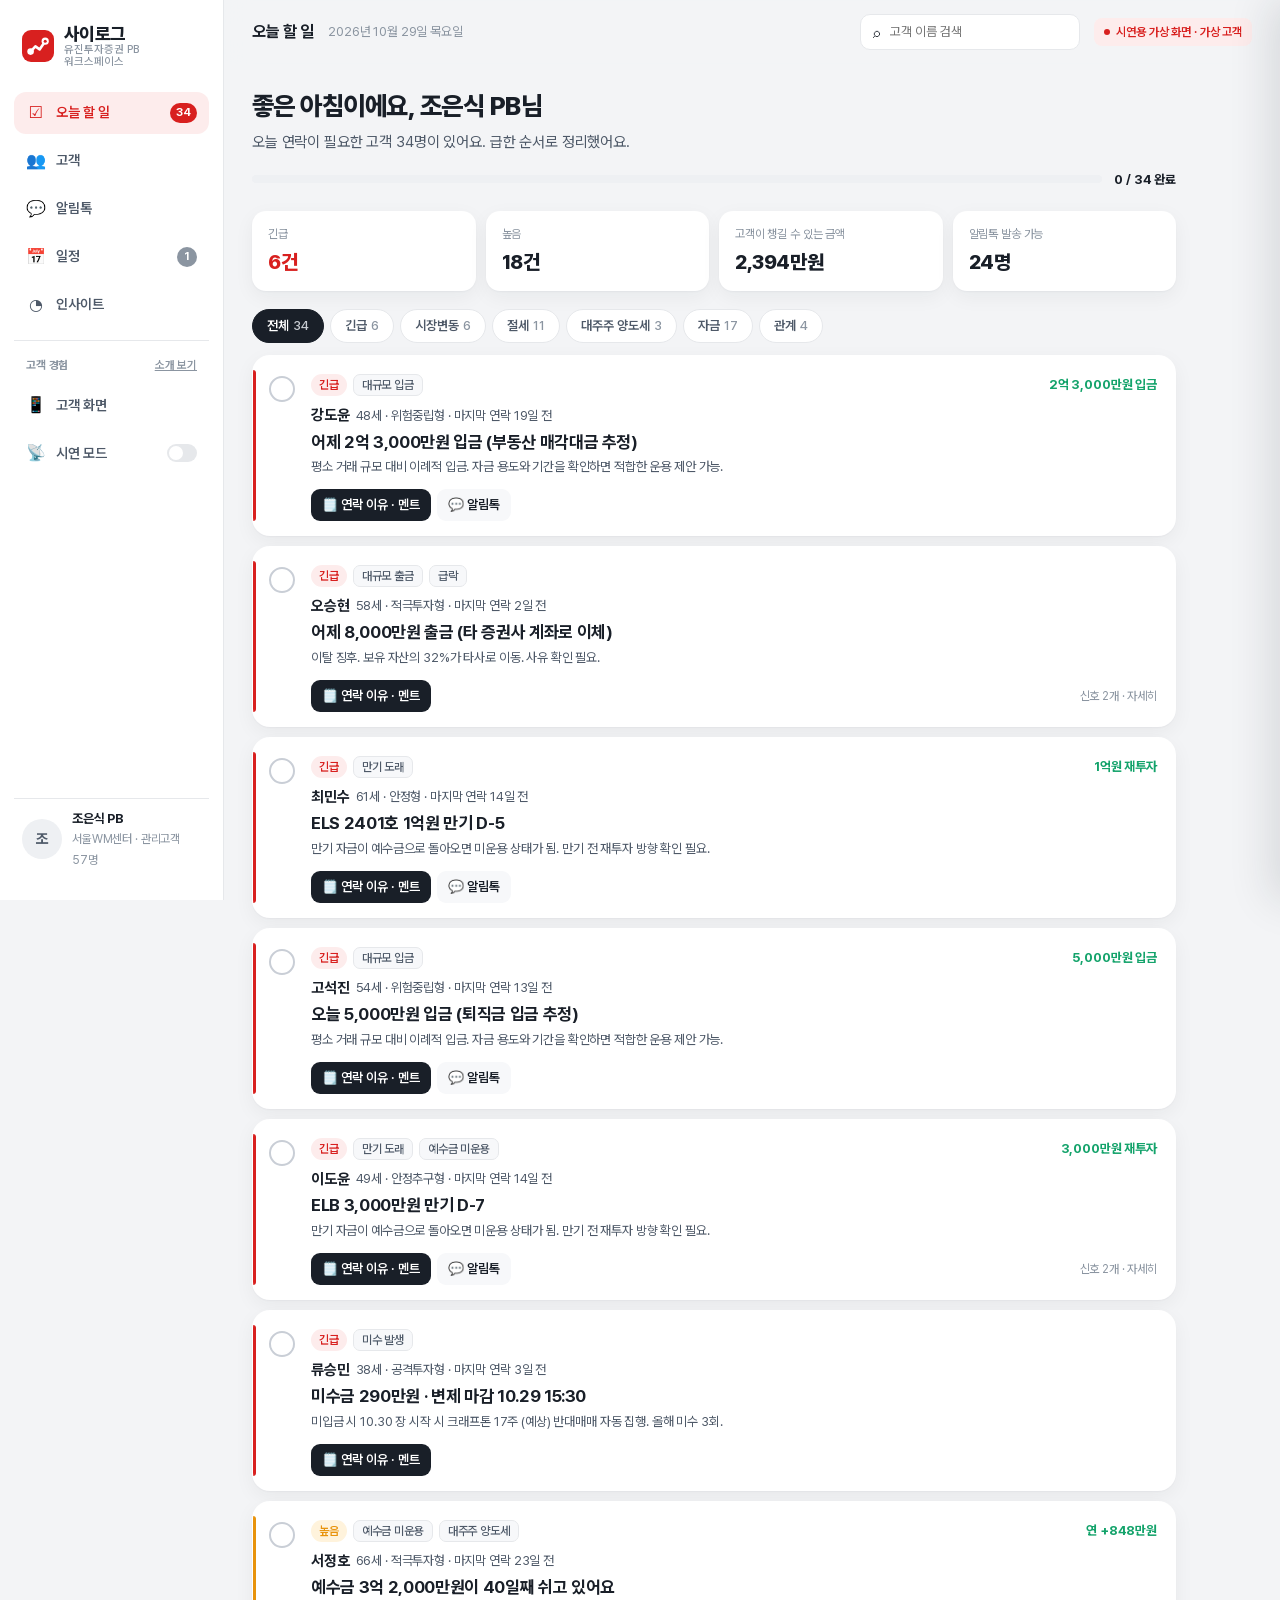
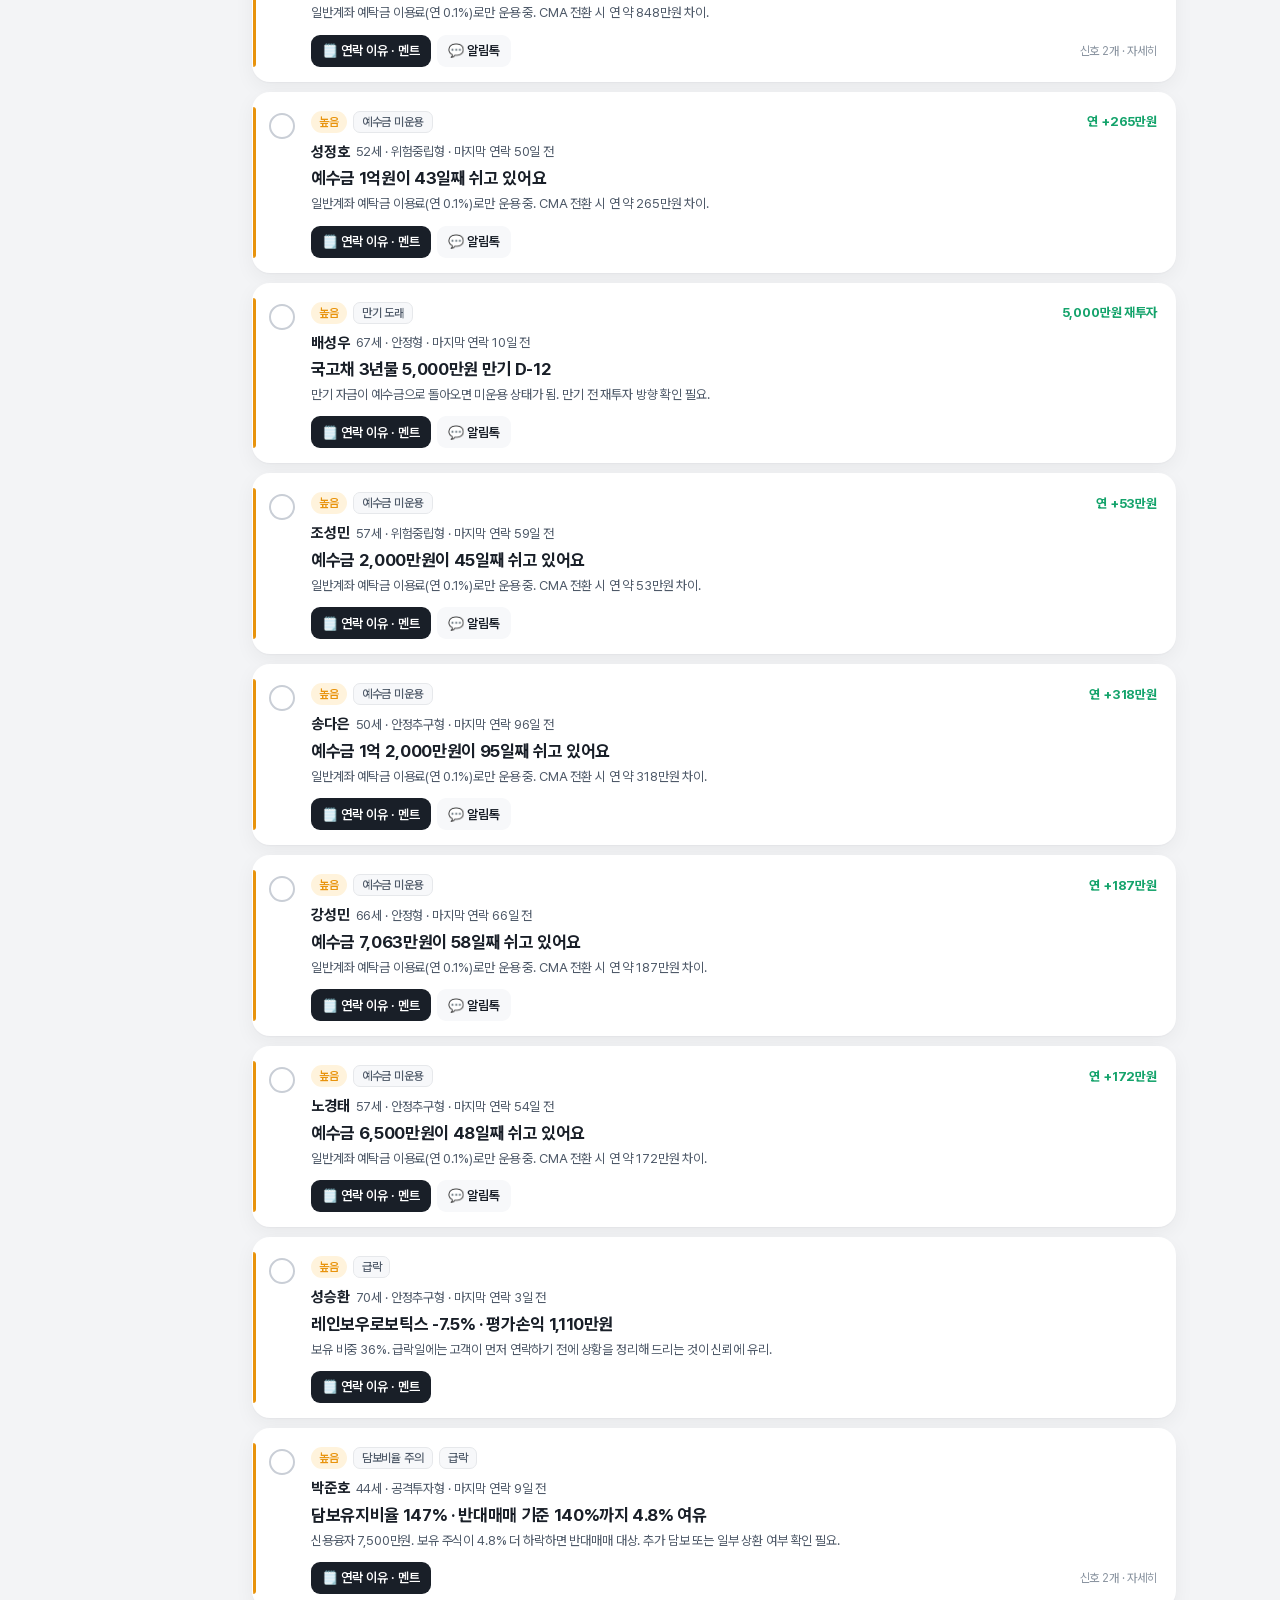
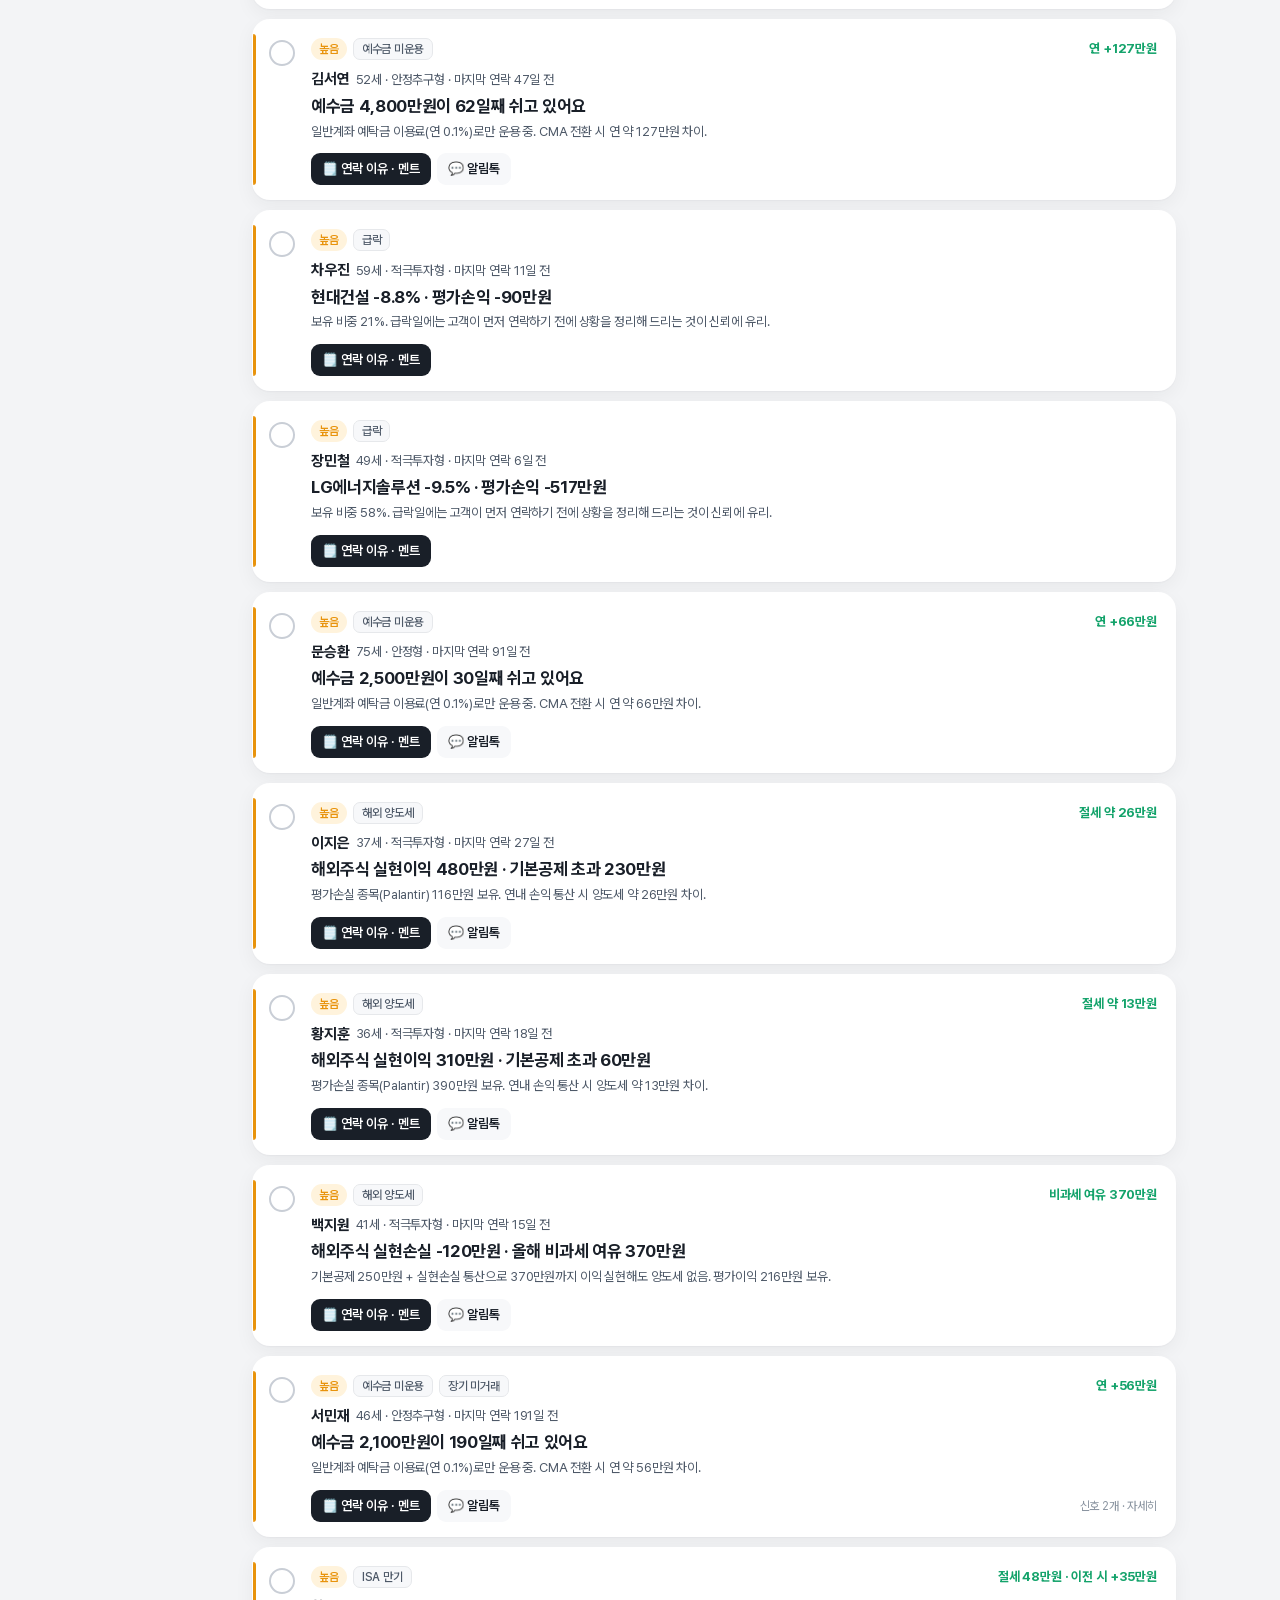
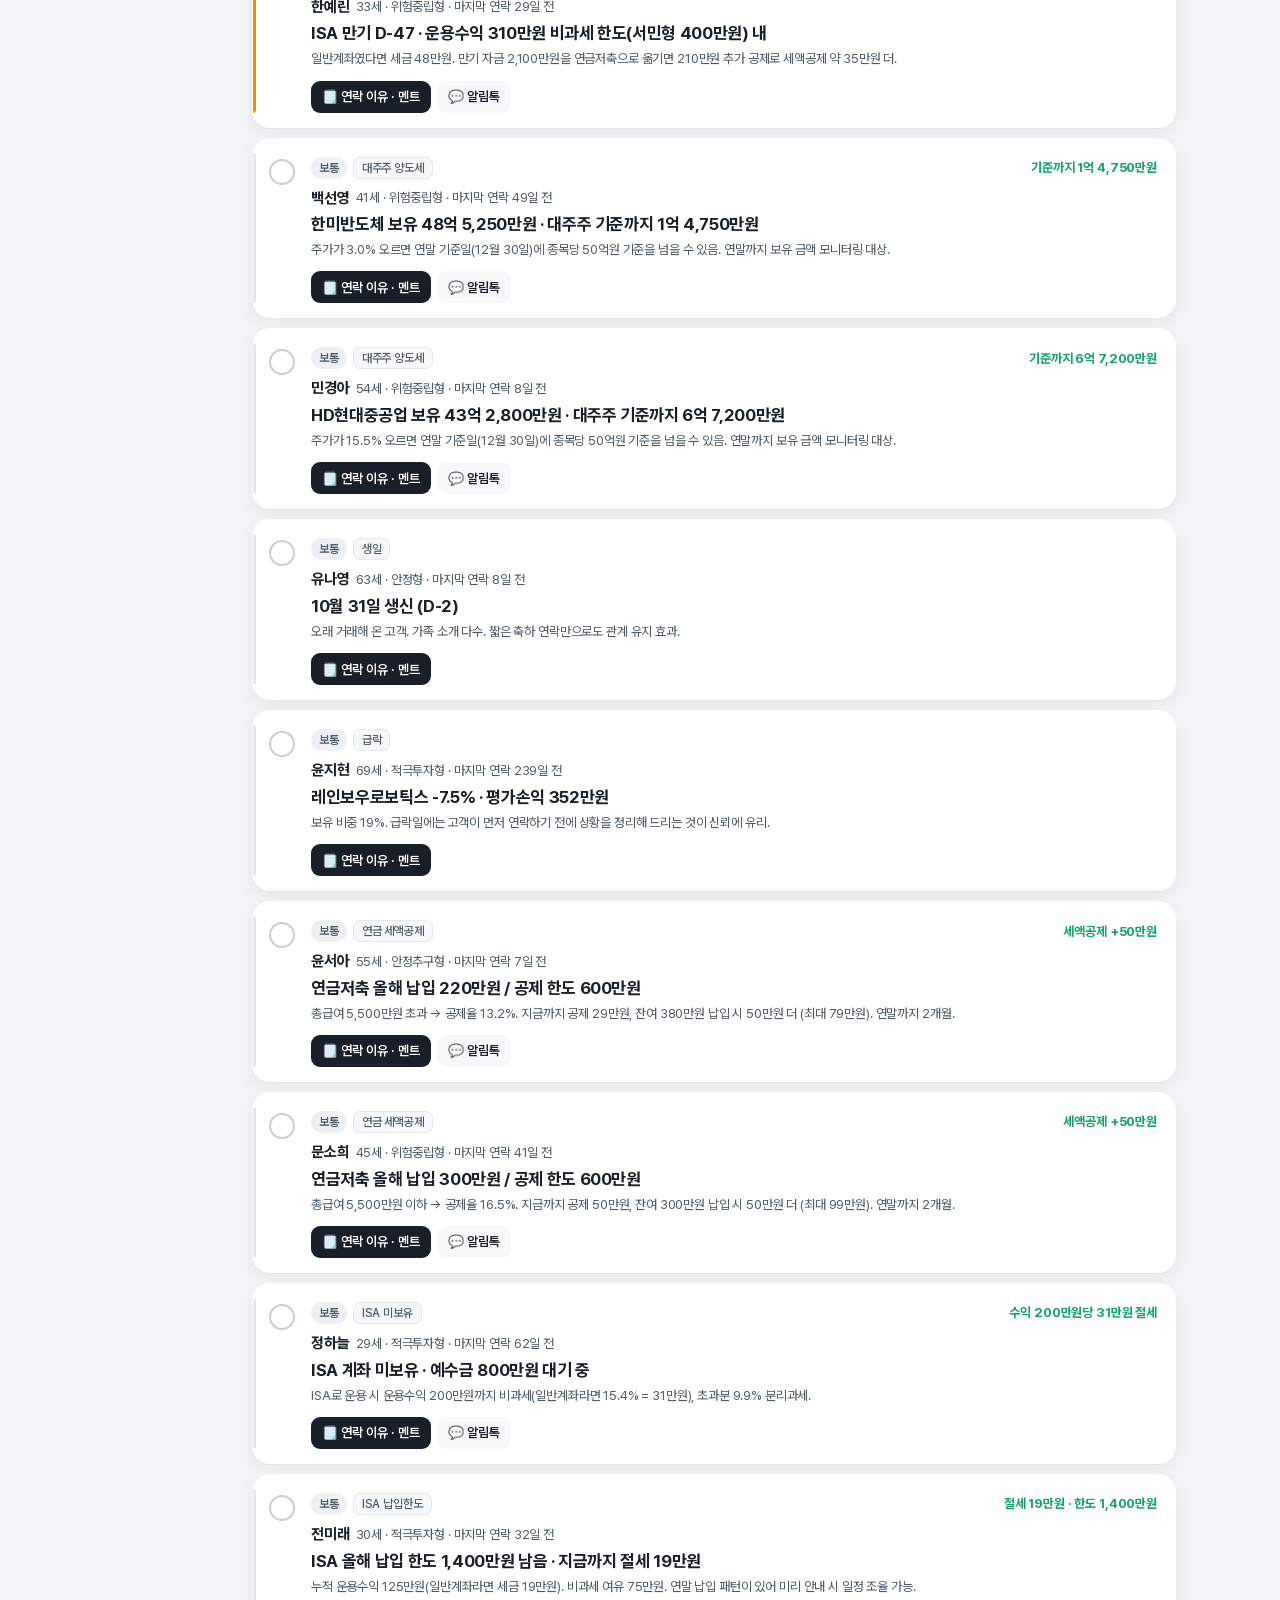
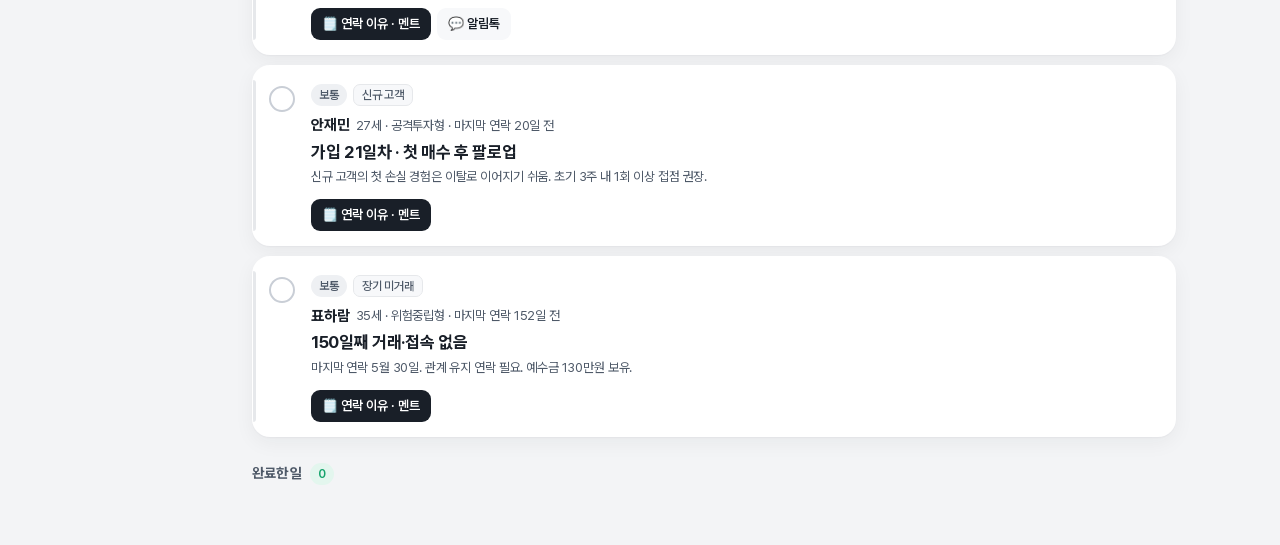
==== index.html @ aaa9b95a "사이로그 PB 서비스 프로토타입 (시연용 가상 화면)" ====
<!doctype html>
<html lang="ko">
<head>
<meta charset="utf-8">
<meta name="viewport" content="width=device-width, initial-scale=1">
<title>사이로그 PB</title>
<link rel="icon" type="image/svg+xml" href="logo.svg">
<link rel="stylesheet" href="fonts.css"> <!-- Pretendard: 프로젝트 내 글꼴 파일 (fonts/) -->
<link rel="stylesheet" href="styles.css">
<style>
/* ---------- 레이아웃: 좌측 내비 / 가운데 작업 / 우측 고객 드로어 ---------- */
.app { display: grid; grid-template-columns: 224px 1fr; min-height: 100%; }
.nav {
  position: sticky; top: 0; height: 100vh; background: var(--surface); border-right: 1px solid var(--line);
  display: flex; flex-direction: column; padding: 20px 14px; gap: 6px;
}
.logo { display: flex; align-items: center; gap: 10px; padding: 4px 8px 18px; }
.logo-mark { width: 32px; height: 32px; flex: none; display: block; }   /* logo.svg: PB·고객 사이를 잇는 로그 */
.logo-text { font-weight: 800; font-size: 18px; letter-spacing: -0.03em; line-height: 1.1; }
.logo-text small { display: block; font-size: 11px; font-weight: 500; color: var(--fg3); letter-spacing: 0; }
.nav-item {
  display: flex; align-items: center; gap: 10px; height: 42px; padding: 0 12px; border-radius: 12px;
  font-weight: 600; font-size: 14px; color: var(--fg2); width: 100%; text-align: left;
}
.nav-item:hover { background: var(--surface2); }
.nav-item.active { background: var(--brand-tint); color: var(--brand); }
.nav-item .ico { width: 20px; text-align: center; font-size: 16px; }
.nav-item .badge { margin-left: auto; min-width: 20px; height: 20px; padding: 0 6px; border-radius: 999px; background: var(--brand); color: #fff; font-size: 11px; font-weight: 700; display: grid; place-items: center; }
.nav-item.active .badge { background: var(--brand); }
.nav-foot { margin-top: auto; display: flex; align-items: center; gap: 10px; padding: 10px 8px; border-top: 1px solid var(--line); }
.nav-foot b { display: block; font-size: 13px; }
.nav-foot span { font-size: 12px; color: var(--fg3); }

.main { min-width: 0; display: flex; flex-direction: column; }
.topbar {
  position: sticky; top: 0; z-index: 20; display: flex; align-items: center; gap: 14px;
  padding: 14px 28px; background: rgba(243,244,246,.85); backdrop-filter: blur(12px); -webkit-backdrop-filter: blur(12px);
}
.topbar h2 { font-size: 16px; font-weight: 700; white-space: nowrap; }
.topbar .date { color: var(--fg3); font-size: 13px; white-space: nowrap; }
@media (max-width: 1100px) { .topbar { flex-wrap: wrap; row-gap: 8px; } .topbar .search { width: 180px; } }
.topbar .spacer { flex: 1; }
.search { display: flex; align-items: center; gap: 8px; height: 36px; padding: 0 12px; background: var(--surface); border-radius: 10px; border: 1px solid var(--line); width: 220px; }
.search input { border: 0; outline: 0; background: none; width: 100%; font-size: 13px; }
.content { padding: 8px 28px 60px; max-width: 980px; width: 100%; }

/* ---------- 오늘 할 일 ---------- */
.greet { padding: 14px 0 22px; }
.greet h1 { font-size: 26px; font-weight: 800; margin-bottom: 6px; }
.greet p { color: var(--fg2); font-size: 15px; }
.progress { display: flex; align-items: center; gap: 12px; margin-top: 16px; }
.progress .bar { flex: 1; height: 8px; background: var(--gray-tint); border-radius: 999px; overflow: hidden; }
.progress .bar i { display: block; height: 100%; width: 0; background: var(--brand); border-radius: 999px; transition: width .4s cubic-bezier(.2,.8,.2,1); }
.progress b { font-size: 13px; white-space: nowrap; }
.stats { display: grid; grid-template-columns: repeat(4, 1fr); gap: 10px; margin-bottom: 18px; }
.stat { background: var(--surface); border-radius: 14px; padding: 14px 16px; box-shadow: var(--shadow); }
.stat span { display: block; font-size: 12px; color: var(--fg3); margin-bottom: 4px; }
.stat b { font-size: 20px; font-weight: 800; letter-spacing: -0.02em; }
.stat b.brand { color: var(--brand); }

.filters { display: flex; gap: 6px; margin-bottom: 12px; flex-wrap: wrap; }
.filter { height: 34px; padding: 0 14px; border-radius: 999px; background: var(--surface); border: 1px solid var(--line); font-weight: 600; font-size: 13px; color: var(--fg2); }
.filter.active { background: var(--fg); color: #fff; border-color: var(--fg); }
.filter .n { margin-left: 4px; color: var(--fg3); font-weight: 500; }
.filter.active .n { color: #c8ccd2; }

.tasks { display: flex; flex-direction: column; gap: 10px; }
.task {
  display: grid; grid-template-columns: 28px 1fr; gap: 14px; padding: 18px 18px 14px 16px; background: var(--surface);
  border-radius: var(--r); box-shadow: var(--shadow); cursor: pointer; position: relative; overflow: hidden;
  border: 1.5px solid transparent; transition: border-color .15s, transform .35s, opacity .35s, max-height .35s;
}
.task::before { content: ''; position: absolute; left: 0; top: 14px; bottom: 14px; width: 3px; border-radius: 0 3px 3px 0; background: var(--line); }
.task.pri-3::before { background: var(--brand); }
.task.pri-2::before { background: var(--amber); }
.task.selected { border-color: var(--fg); }
.task.leaving { opacity: 0; transform: translateX(24px); }
.check {
  width: 26px; height: 26px; border-radius: 50%; border: 2px solid #C9CED6; background: #fff; margin-top: 2px;
  display: grid; place-items: center; transition: all .15s; flex: none;
}
.check:hover { border-color: var(--brand); }
.check.on { background: var(--brand); border-color: var(--brand); color: #fff; }
.check svg { width: 14px; height: 14px; opacity: 0; transform: scale(.6); transition: all .15s; }
.check.on svg { opacity: 1; transform: scale(1); }
.task-top { display: flex; align-items: center; gap: 6px; flex-wrap: wrap; margin-bottom: 8px; }
.task-benefit { margin-left: auto; font-weight: 700; font-size: 13px; color: var(--green); white-space: nowrap; }
.task-name { font-size: 13px; color: var(--fg2); margin-bottom: 4px; display: flex; gap: 6px; align-items: center; flex-wrap: wrap; }
.task-name b { color: var(--fg); font-size: 15px; }
.task-title { font-size: 17px; font-weight: 700; line-height: 1.35; margin-bottom: 4px; }
.task-why { color: var(--fg2); font-size: 13px; line-height: 1.5; }
.task-actions { display: flex; gap: 6px; margin-top: 12px; }
/* 연락 이유 · 멘트 (카드 안 펼침) */
.task-talk { margin-top: 12px; display: flex; flex-direction: column; gap: 8px; cursor: default; }
.task-talk .tk { padding: 12px 14px; border-radius: 12px; background: var(--surface2); display: flex; flex-direction: column; gap: 8px; }
.task-talk .tk-h { display: flex; align-items: center; gap: 6px; flex-wrap: wrap; font-size: 13px; }
.task-talk .tk-row { display: grid; grid-template-columns: 64px 1fr auto; gap: 10px; align-items: start; font-size: 13px; line-height: 1.6; }
.task-talk .tk-row p { margin: 0; color: var(--fg2); min-width: 0; }
.task-talk .tk-l { font-size: 12px; font-weight: 700; color: var(--fg3); padding-top: 1px; }
.task-talk .tk-say { color: var(--fg) !important; font-weight: 500; }
.task-talk .tk-row:last-child .tk-l { color: var(--brand); }
.task-talk .cp { font-size: 11px; color: var(--fg3); font-weight: 600; padding: 2px 6px; border-radius: 6px; }
.task-talk .cp:hover { background: var(--surface); color: var(--fg); }
@media (max-width: 640px) { .task-talk .tk-row { grid-template-columns: 1fr auto; } .task-talk .tk-l { grid-column: 1 / -1; } }
.task-more { font-size: 12px; color: var(--fg3); margin-left: auto; align-self: center; }

.done-box { margin-top: 26px; }
.done-box summary { cursor: pointer; font-weight: 700; color: var(--fg2); font-size: 14px; list-style: none; display: flex; align-items: center; gap: 8px; }
.done-box summary::-webkit-details-marker { display: none; }
.done-list { margin-top: 10px; display: flex; flex-direction: column; gap: 6px; }
.done-item { display: flex; align-items: center; gap: 10px; padding: 12px 14px; background: var(--surface); border-radius: 12px; color: var(--fg3); font-size: 13px; }
.done-item b { color: var(--fg2); text-decoration: line-through; }
.done-item button { margin-left: auto; color: var(--brand); font-weight: 600; font-size: 12px; }
.empty { text-align: center; padding: 60px 20px; color: var(--fg3); }
.empty b { display: block; font-size: 20px; color: var(--fg); margin-bottom: 6px; }

/* ---------- 고객 목록 ---------- */
.table-wrap { background: var(--surface); border-radius: var(--r); box-shadow: var(--shadow); overflow-x: auto; }
table { width: 100%; border-collapse: collapse; font-size: 13px; min-width: 760px; }
th { text-align: left; font-weight: 600; color: var(--fg3); font-size: 12px; padding: 12px 14px; border-bottom: 1px solid var(--line); white-space: nowrap; }
td { padding: 12px 14px; border-bottom: 1px solid var(--surface2); vertical-align: middle; white-space: nowrap; }
tr:last-child td { border-bottom: 0; }
tbody tr { cursor: pointer; }
tbody tr:hover td { background: var(--surface2); }
td.r, th.r { text-align: right; }
.sig-dots { display: inline-flex; gap: 3px; }
.sig-dots i { width: 8px; height: 8px; border-radius: 50%; background: var(--line); }
.sig-dots i.p3 { background: var(--brand); } .sig-dots i.p2 { background: var(--amber); } .sig-dots i.p1 { background: #B0B8C1; }
.toolbar { display: flex; gap: 8px; margin-bottom: 12px; flex-wrap: wrap; align-items: center; }
.toolbar select { height: 36px; border-radius: 10px; border: 1px solid var(--line); background: var(--surface); padding: 0 10px; }

/* ---------- 알림톡 발송 화면 ---------- */
.send-grid { display: grid; grid-template-columns: 1fr 380px; gap: 20px; align-items: start; }
.tpl-list { display: grid; grid-template-columns: repeat(2, 1fr); gap: 10px; margin-bottom: 18px; }
.tpl { background: var(--surface); border-radius: 14px; padding: 14px; box-shadow: var(--shadow); cursor: pointer; border: 1.5px solid transparent; text-align: left; }
.tpl.active { border-color: var(--brand); }
.tpl .em { font-size: 22px; }
.tpl b { display: block; margin-top: 6px; font-size: 14px; }
.tpl span { font-size: 12px; color: var(--fg3); }
.recip { background: var(--surface); border-radius: var(--r); box-shadow: var(--shadow); padding: 16px; }
.recip-head { display: flex; align-items: center; gap: 10px; margin-bottom: 10px; }
.recip-head h3 { font-size: 15px; }
.recip-list { display: flex; flex-direction: column; gap: 4px; max-height: 380px; overflow: auto; }
.recip-item { display: flex; align-items: center; gap: 10px; padding: 10px 10px; border-radius: 10px; cursor: pointer; }
.recip-item:hover, .recip-item.active { background: var(--surface2); }
.recip-item input { accent-color: var(--brand); width: 16px; height: 16px; }
.recip-item .meta { font-size: 12px; color: var(--fg3); }
.recip-item .sent-tag { margin-left: auto; }
.preview-col { position: sticky; top: 76px; }
.preview-col .phone { transform: scale(.92); transform-origin: top center; }

/* ---------- 인사이트 ---------- */
.ins-grid { display: grid; grid-template-columns: 1fr 1fr; gap: 14px; }
.ins { background: var(--surface); border-radius: var(--r); box-shadow: var(--shadow); padding: 18px; }
.ins h3 { font-size: 15px; margin-bottom: 14px; }
.bars { display: flex; flex-direction: column; gap: 8px; }
.bar-row { display: grid; grid-template-columns: 96px 1fr 44px; align-items: center; gap: 10px; font-size: 13px; }
.bar-row .track { height: 18px; background: var(--surface2); border-radius: 4px; overflow: hidden; }
.bar-row .fill { height: 100%; background: #3D4A5C; border-radius: 0 4px 4px 0; min-width: 2px; }
.bar-row .v { text-align: right; color: var(--fg2); }
.mv-list { display: flex; flex-direction: column; gap: 8px; }
.mv { display: grid; grid-template-columns: 1fr auto auto; gap: 12px; align-items: center; padding: 10px 12px; background: var(--surface2); border-radius: 10px; font-size: 13px; }
.mv b { font-size: 14px; }
.mv .who { color: var(--fg3); font-size: 12px; }

/* ---------- 고객 드로어 ---------- */
.drawer {
  position: fixed; top: 0; right: 0; height: 100vh; width: 440px; max-width: 100vw; background: var(--surface); z-index: 40;
  box-shadow: -10px 0 40px rgba(25,31,40,.12); transform: translateX(100%); transition: transform .3s cubic-bezier(.2,.8,.2,1);
  display: flex; flex-direction: column;
}
.drawer.open { transform: translateX(0); }
.drawer-head { display: flex; align-items: center; gap: 12px; padding: 18px 20px 14px; border-bottom: 1px solid var(--line); }
.drawer-head .x { width: 32px; height: 32px; border-radius: 50%; background: var(--surface2); font-size: 18px; }
.drawer-head .d-id { min-width: 0; line-height: 1.45; }
.drawer-head .d-head-btns { margin-left: auto; display: flex; align-items: center; gap: 8px; flex-shrink: 0; }
.drawer .d-hint { margin-top: -14px; font-size: 12px; color: var(--fg3); }
.drawer .kv em { display: block; font-style: normal; font-size: 12px; font-weight: 600; color: var(--brand); margin-top: 2px; }
.drawer .kv em.calm { color: var(--fg3); font-weight: 500; }
.drawer .script-box { margin-top: 10px; }
.drawer .script-box summary { cursor: pointer; font-size: 12px; font-weight: 700; color: var(--brand); list-style: none; }
.drawer .script-box summary::-webkit-details-marker { display: none; }
.drawer .script-box summary::after { content: ' 펼치기'; color: var(--fg3); font-weight: 500; }
.drawer .script-box[open] summary::after { content: ' 접기'; }
.drawer .script-box .script { margin-top: 6px; padding-right: 44px; }
.drawer .kw-row { display: grid; grid-template-columns: 56px 1fr; gap: 8px; align-items: start; padding: 4px 0; }
.drawer .kw-lbl { font-size: 11px; font-weight: 700; color: var(--fg3); padding-top: 4px; }
.drawer .hold .r small + small { margin-top: 1px; }
.drawer .log .ty { display: inline-block; min-width: 30px; text-align: center; font-size: 11px; padding: 1px 6px; border-radius: 6px; background: var(--surface2); color: var(--fg2); }
.drawer .log .ty-buy { background: #FDECEC; color: var(--brand); }
.drawer .log .ty-sell { background: #E8F0FE; color: #1B64DA; }
.drawer .log .ty-in { background: #E8F7EE; color: #0E8A4A; }
.drawer .log .ty-out { background: #FFF3E0; color: #B35C00; }
.drawer-body { flex: 1; overflow: auto; padding: 18px 20px 40px; display: flex; flex-direction: column; gap: 22px; }
.d-name { font-size: 18px; font-weight: 800; }
.d-meta { font-size: 12px; color: var(--fg3); }
.d-actions { display: grid; grid-template-columns: 1fr 1fr 1fr; gap: 8px; }
.d-sec h4 { font-size: 13px; font-weight: 700; color: var(--fg3); margin-bottom: 10px; }
.sig { padding: 12px 14px; background: var(--surface2); border-radius: 12px; margin-bottom: 8px; }
.sig .t { font-weight: 700; margin: 6px 0 4px; font-size: 14px; }
.sig .w { font-size: 12px; color: var(--fg2); }
.script { margin-top: 10px; padding: 12px; background: var(--surface); border-radius: 10px; font-size: 13px; line-height: 1.6; border: 1px dashed var(--line); position: relative; }
.script .lbl { font-size: 11px; color: var(--brand); font-weight: 700; margin-bottom: 4px; }
.script .cp { position: absolute; right: 8px; top: 8px; font-size: 11px; color: var(--fg3); font-weight: 600; }
.ai { padding: 14px; border-radius: 12px; background: linear-gradient(135deg, #FFF5F5, #FFF9F3); border: 1px solid #FAE3E3; font-size: 13px; line-height: 1.6; }
.ai .lbl { display: flex; align-items: center; gap: 5px; font-size: 11px; font-weight: 700; color: var(--brand); margin-bottom: 6px; }
.tags { display: flex; gap: 6px; flex-wrap: wrap; margin-top: 10px; }
.kv { display: grid; grid-template-columns: 1fr 1fr; gap: 8px; }
.kv div { background: var(--surface2); border-radius: 10px; padding: 10px 12px; }
.kv span { display: block; font-size: 11px; color: var(--fg3); }
.kv b { font-size: 15px; }
.hold { display: grid; grid-template-columns: 1fr auto; gap: 10px; padding: 9px 0; border-bottom: 1px solid var(--surface2); font-size: 13px; }
.hold:last-child { border-bottom: 0; }
.hold small { color: var(--fg3); display: block; font-size: 11px; }
.hold .r { text-align: right; }
.log { display: grid; grid-template-columns: 56px 1fr auto; gap: 10px; padding: 7px 0; font-size: 12.5px; border-bottom: 1px solid var(--surface2); }
.log:last-child { border-bottom: 0; }
.log .d { color: var(--fg3); }
.log .ty { font-weight: 600; margin-right: 6px; }
.hist { display: flex; align-items: center; gap: 8px; font-size: 12.5px; padding: 7px 0; border-bottom: 1px solid var(--surface2); }
.hist:last-child { border-bottom: 0; }
.hist .d { color: var(--fg3); width: 56px; }
.hist .st { margin-left: auto; }
.scrim { position: fixed; inset: 0; background: rgba(25,31,40,.35); z-index: 30; opacity: 0; pointer-events: none; transition: opacity .25s; }
.scrim.on { opacity: 1; pointer-events: auto; }

/* ---------- 모달 (알림톡 발송 / 통화) ---------- */
.modal { position: fixed; inset: 0; z-index: 60; display: grid; place-items: center; padding: 20px; }
.modal-card { background: var(--surface); border-radius: 22px; width: 100%; max-width: 820px; max-height: calc(100vh - 40px); overflow: auto; box-shadow: 0 30px 80px rgba(0,0,0,.3); }
.modal-head { display: flex; align-items: center; gap: 12px; padding: 18px 22px; border-bottom: 1px solid var(--line); position: sticky; top: 0; background: var(--surface); z-index: 1; }
.modal-head h3 { font-size: 16px; }
.modal-head .x { margin-left: auto; width: 32px; height: 32px; border-radius: 50%; background: var(--surface2); font-size: 18px; }
.modal-body { padding: 20px 22px; }
.send-layout { display: grid; grid-template-columns: 1fr 340px; gap: 20px; }
.send-layout .phone { transform: scale(.88); transform-origin: top center; }
.tpl-select { display: flex; flex-direction: column; gap: 6px; }
.tpl-opt { display: flex; align-items: center; gap: 10px; padding: 10px 12px; border-radius: 10px; border: 1.5px solid var(--line); cursor: pointer; text-align: left; }
.tpl-opt.active { border-color: var(--brand); background: var(--brand-tint); }
.tpl-opt .em { font-size: 18px; }
.tpl-opt b { font-size: 13px; display: block; }
.tpl-opt span { font-size: 11px; color: var(--fg3); }
.call { text-align: center; padding: 30px 20px 26px; max-width: 520px; }
.call .avatar { margin: 0 auto 12px; }
.call .timer { font-size: 28px; font-weight: 800; letter-spacing: -0.02em; margin: 6px 0 18px; }
.call .script { text-align: left; }
.call-actions { display: flex; gap: 8px; margin-top: 18px; }

/* ---------- 고객 상세 페이지 ----------
   순서: 투자 성향·관심 분야(히어로) → 계좌 상황 → 신용·미수·반대매매 → 보유·거래 → 접촉 */
.dt-head { display: flex; align-items: center; gap: 14px; padding: 8px 0 18px; flex-wrap: wrap; }
.dt-head .back { width: 36px; height: 36px; border-radius: 50%; background: var(--surface); box-shadow: var(--shadow); font-size: 20px; line-height: 1; flex: none; }
.dt-head .d-name { font-size: 22px; }
.dt-head .d-meta { font-size: 13px; margin-top: 2px; }
.dt-head .acts { margin-left: auto; display: flex; gap: 8px; }
.dt-intro { margin: -4px 0 16px; padding-left: 14px; border-left: 3px solid var(--brand); }
.dt-intro p { font-size: 17px; font-weight: 500; line-height: 1.5; letter-spacing: -.02em; color: var(--fg); text-wrap: pretty; }
.dt-intro p b { font-weight: 700; }
.dt-intro .meta { display: flex; flex-wrap: wrap; gap: 4px 14px; margin-top: 4px; font-size: 12.5px; color: var(--fg3); }
.dt-intro .meta .miss { color: var(--amber); font-weight: 600; }
.dt-sig { display: flex; gap: 8px; flex-wrap: wrap; margin-bottom: 14px; }
.dt-sig button { display: inline-flex; align-items: center; gap: 8px; height: 36px; padding: 0 14px 0 12px; border-radius: 999px; background: var(--surface); box-shadow: var(--shadow); font-size: 13px; font-weight: 600; color: var(--fg); }
.dt-sig button i { width: 8px; height: 8px; border-radius: 50%; background: var(--line); }
.dt-sig button.p3 i { background: var(--brand); } .dt-sig button.p2 i { background: var(--amber); } .dt-sig button.p1 i { background: #B0B8C1; }
.dt-sig button span { color: var(--fg3); font-weight: 500; }
.dt-grid { display: grid; grid-template-columns: 1fr 1fr; gap: 14px; }
.dt-card { background: var(--surface); border-radius: var(--r); box-shadow: var(--shadow); padding: 22px; min-width: 0; }
.dt-card.span { grid-column: 1 / -1; }
.dt-card h3 { font-size: 13px; font-weight: 700; color: var(--fg3); margin-bottom: 14px; display: flex; justify-content: space-between; align-items: baseline; gap: 8px; }
.dt-card h3 span { font-weight: 500; }
.dt-hero { grid-column: 1 / -1; padding: 26px 26px 24px; display: grid; grid-template-columns: 1.2fr 1fr; gap: 28px; }
.dt-hero .eyebrow { font-size: 13px; color: var(--brand); font-weight: 700; margin-bottom: 14px; }
/* 거래 로그 분석 키워드 */
.kw-groups { display: flex; flex-direction: column; gap: 12px; }
.kw-row { display: grid; grid-template-columns: 64px 1fr; gap: 12px; align-items: start; }
.kw-row .lbl { font-size: 12px; font-weight: 700; color: var(--fg3); padding-top: 8px; }
.kw-chips { display: flex; flex-wrap: wrap; gap: 6px; min-width: 0; }
.kw { display: inline-flex; align-items: center; gap: 6px; height: 32px; padding: 0 12px; border-radius: 10px; background: var(--surface2); color: var(--fg); font-size: 14px; font-weight: 700; white-space: nowrap; }
.kw small { font-size: 12px; font-weight: 500; color: var(--fg3); }
.kw.brand { background: var(--brand-tint); color: var(--brand); }
.kw.brand small { color: var(--brand); opacity: .75; }
.kw.warn { background: var(--amber-tint); color: var(--amber); }
.kw.warn small { color: var(--amber); opacity: .8; }
.kw.sm { height: 26px; padding: 0 9px; font-size: 12px; border-radius: 8px; }
.kw.sm small { font-size: 11px; }
.ai .kw-chips { margin-top: 2px; }
.dt-hero .sub { font-size: 13px; font-weight: 700; color: var(--fg3); margin-bottom: 12px; }
.sec-bars { display: flex; flex-direction: column; gap: 10px; }
/* 관심 분야 도넛 */
.donut-wrap { display: grid; grid-template-columns: 140px 1fr; gap: 20px; align-items: center; }
.donut { width: 140px; height: 140px; display: block; }
.donut .d-name { font-size: 12px; font-weight: 700; fill: var(--fg2); }
.donut .d-val { font-size: 18px; font-weight: 800; fill: var(--fg); }
.donut circle { transition: opacity .15s; }
.donut circle:hover { opacity: .8; }
.donut-lg { display: flex; flex-direction: column; gap: 8px; min-width: 0; }
.donut-lg div { display: grid; grid-template-columns: 10px 1fr auto; gap: 10px; align-items: center; font-size: 14px; }
.donut-lg i { width: 10px; height: 10px; border-radius: 3px; }
.donut-lg .n { color: var(--fg2); min-width: 0; }
.donut-lg .n small { display: block; font-size: 11px; color: var(--fg3); }
.donut-lg b { font-weight: 700; }
/* 보유 종목: 국내 / 해외 그룹 */
.hold-grp + .hold-grp { margin-top: 16px; }
.hold-grp-h { display: flex; align-items: baseline; gap: 8px; padding: 0 0 6px; border-bottom: 1px solid var(--line); font-size: 13px; }
.hold-grp-h b { font-size: 14px; }
.hold-grp-h .num:first-of-type { margin-left: auto; font-weight: 700; }
.sec-row { display: grid; grid-template-columns: 96px 1fr 44px; gap: 12px; align-items: center; font-size: 14px; }
.sec-row .l { white-space: nowrap; overflow: hidden; text-overflow: ellipsis; color: var(--fg2); }
.sec-row .track { height: 12px; background: var(--surface2); border-radius: 6px; overflow: hidden; }
.sec-row .fill { height: 100%; border-radius: 6px; background: #3D4A5C; min-width: 2px; }
.sec-row:first-child .fill { background: var(--brand); }
.sec-row .v { text-align: right; font-weight: 600; }
.sty { display: flex; flex-direction: column; gap: 14px; }
.sty-row { display: grid; grid-template-columns: 76px 1fr 80px; gap: 12px; align-items: center; font-size: 14px; }
.sty-row .l { color: var(--fg2); }
.sty-row .sc { position: relative; height: 16px; }
.sty-row .rl { position: absolute; left: 0; right: 0; top: 7px; height: 2px; background: var(--line); }
.sty-row .av { position: absolute; top: 3px; width: 2px; height: 10px; background: var(--fg3); transform: translateX(-50%); }
.sty-row .me { position: absolute; top: 2px; width: 12px; height: 12px; border-radius: 50%; background: var(--brand); transform: translateX(-50%); }
.sty-row .v { text-align: right; font-weight: 600; white-space: nowrap; }
.sty-note { font-size: 12px; color: var(--fg3); margin-top: 14px; display: flex; gap: 14px; }
.sty-note i { display: inline-block; vertical-align: middle; margin-right: 5px; }
.dt-stats { display: grid; grid-template-columns: repeat(4, 1fr); gap: 10px; }
.dt-stat span { display: block; font-size: 12px; color: var(--fg3); margin-bottom: 4px; }
.dt-stat b { font-size: 21px; font-weight: 800; letter-spacing: -.02em; white-space: nowrap; }
.dt-stat small { display: block; font-size: 12px; color: var(--fg3); margin-top: 2px; }
/* 계좌 잔고 흐름 (꺾은선) */
.bal { margin-top: 22px; padding-top: 18px; border-top: 1px solid var(--line); }
.bal-top { display: flex; align-items: center; gap: 18px; flex-wrap: wrap; }
.bal-sum { display: flex; gap: 22px; flex-wrap: wrap; font-size: 12px; color: var(--fg3); }
.bal-sum b { display: block; font-size: 15px; font-weight: 700; color: var(--fg); margin-top: 1px; }
.bal-range { margin-left: auto; display: inline-flex; background: var(--surface2); border-radius: 10px; padding: 3px; }
.bal-range button { height: 28px; padding: 0 12px; border-radius: 8px; font-size: 12.5px; font-weight: 600; color: var(--fg3); }
.bal-range button.on { background: var(--surface); color: var(--fg); box-shadow: 0 1px 2px rgba(25,31,40,.08); }
.bal-plot { position: relative; margin-top: 12px; height: 200px; }
.bal-plot svg { display: block; width: 100%; height: 100%; overflow: visible; }
.bal-plot .ax { font-size: 11px; fill: var(--fg3); font-variant-numeric: tabular-nums; }
.bal-tip { position: absolute; top: 0; pointer-events: none; background: var(--fg); color: #fff; border-radius: 10px; padding: 7px 10px; font-size: 12px; line-height: 1.45; white-space: nowrap; opacity: 0; transition: opacity .1s; z-index: 2; }
.bal-tip b { font-variant-numeric: tabular-nums; }
.bal-tip .fl { display: block; color: #C9CED6; }
.bal-legend { display: flex; gap: 14px; margin-top: 8px; font-size: 12px; color: var(--fg3); }
.bal-legend i { font-style: normal; margin-right: 4px; }
.hold .pnl { font-weight: 600; }
.cr-big { display: flex; align-items: baseline; gap: 10px; flex-wrap: wrap; }
.cr-big b { font-size: 34px; font-weight: 800; letter-spacing: -.03em; }
.cr-big span { color: var(--fg3); font-size: 13px; }
.cr-meter { position: relative; height: 10px; border-radius: 5px; background: var(--surface2); margin-top: 14px; }
.cr-meter .fill { position: absolute; left: 0; top: 0; bottom: 0; border-radius: 5px; }
.cr-meter .mk { position: absolute; top: -3px; width: 2px; height: 16px; background: var(--fg); }
.cr-lb { display: flex; justify-content: space-between; font-size: 12px; color: var(--fg3); margin-top: 8px; }
.cr-note { font-size: 13px; color: var(--fg2); margin-top: 12px; line-height: 1.55; }
.rows { margin-top: 16px; }
.rows .row { display: grid; grid-template-columns: 1fr auto; gap: 12px; padding: 10px 0; border-bottom: 1px solid var(--surface2); font-size: 14px; align-items: center; }
.rows .row:last-child { border-bottom: 0; padding-bottom: 0; }
.rows .row small { display: block; color: var(--fg3); font-size: 12px; }
.rows .row .r { text-align: right; font-weight: 600; white-space: nowrap; }
.rows .row .r small { font-weight: 400; }
.dday { font-size: 12px; font-weight: 600; color: var(--fg3); } .dday.soon { color: var(--amber); } .dday.now { color: var(--brand); }
.dt-empty { color: var(--fg3); font-size: 13px; }

/* ---------- 일정 (캘린더) ---------- */
.nav-item .badge.gray { background: var(--fg3); }
.cal-layout { display: grid; grid-template-columns: 1fr 340px; gap: 14px; align-items: start; }
.cal-main { padding: 18px 20px 16px; }
.cal-head { display: flex; align-items: center; gap: 8px; margin-bottom: 12px; flex-wrap: wrap; }
.cal-head h3 { font-size: 17px; font-weight: 800; margin: 0 4px; min-width: 110px; text-align: center; }
.cal-nav { width: 32px; height: 32px; border-radius: 50%; background: var(--surface2); font-size: 18px; line-height: 1; }
.cal-legend { margin-left: auto; display: flex; gap: 10px; flex-wrap: wrap; font-size: 11px; color: var(--fg3); }
.cal-legend i { display: inline-block; width: 8px; height: 8px; border-radius: 50%; margin-right: 4px; vertical-align: 0; }
.cal-grid { display: grid; grid-template-columns: repeat(7, 1fr); gap: 4px; }
.cal-wd { text-align: center; font-size: 11px; font-weight: 600; color: var(--fg3); padding: 4px 0 6px; }
.cal-wd:first-child { color: var(--brand); }
.cal-cell { min-height: 96px; border-radius: 10px; background: var(--surface2); padding: 6px 6px 4px; cursor: pointer; border: 1.5px solid transparent; transition: border-color .15s, background .15s; min-width: 0; }
.cal-cell:hover { background: var(--gray-tint); }
.cal-cell.out { opacity: .45; }
.cal-cell.sel { border-color: var(--fg); background: var(--surface); }
.cal-cell.sun .cal-d span { color: var(--brand); }
.cal-d { display: flex; align-items: center; gap: 4px; font-size: 12px; font-weight: 600; margin-bottom: 4px; }
.cal-d span { width: 22px; height: 22px; display: grid; place-items: center; border-radius: 50%; }
.cal-cell.today .cal-d span { background: var(--brand); color: #fff; }
.cal-warn { width: 16px; height: 16px; border-radius: 50%; background: var(--brand-tint); color: var(--brand); font-size: 10px; font-weight: 800; font-style: normal; display: grid; place-items: center; }
.cal-ev { font-size: 11px; line-height: 1.3; padding: 2px 5px 2px 7px; border-radius: 5px; margin-bottom: 2px; background: color-mix(in srgb, var(--k) 12%, #fff); color: var(--fg); border-left: 2.5px solid var(--k); white-space: nowrap; overflow: hidden; text-overflow: ellipsis; }
.cal-ev small { color: var(--fg3); font-size: 10px; }
.cal-ev.past { opacity: .6; }
.cal-more { font-size: 10.5px; color: var(--fg3); padding-left: 4px; }
.cal-foot { font-size: 12px; color: var(--fg3); margin-top: 12px; line-height: 1.5; }
.cal-side { display: flex; flex-direction: column; gap: 14px; }
.cal-side .dt-card { padding: 18px; }
.cal-side .dt-card h3 { font-size: 14px; color: var(--fg); margin-bottom: 10px; }
.cal-side .dt-card h3 span { font-weight: 500; color: var(--fg3); font-size: 13px; }
.ag { display: grid; grid-template-columns: 44px 1fr; gap: 10px; padding: 12px 0; border-bottom: 1px solid var(--surface2); cursor: pointer; }
.ag:last-child { border-bottom: 0; }
.ag.done { opacity: .5; } .ag.done .ag-t::after { content: ' ✓'; color: var(--green); }
.ag-group + .ag-group { margin-top: 10px; }
.ag-gl { font-size: 12px; font-weight: 700; color: var(--fg3); padding: 4px 0 2px; }
.ag-gl span { color: var(--brand); margin-left: 2px; }
.ag:hover .ag-title b { color: var(--brand); }
.ag-t { font-size: 13px; font-weight: 700; color: var(--fg2); padding-top: 1px; }
.ag-title { font-size: 14px; line-height: 1.4; display: flex; align-items: center; gap: 6px; flex-wrap: wrap; }
.ag-title b { font-weight: 700; }
.ag-k { font-size: 12px; font-weight: 600; color: var(--k); background: color-mix(in srgb, var(--k) 10%, #fff); padding: 1px 7px; border-radius: 6px; }
.ag-note { font-size: 12.5px; color: var(--fg2); margin-top: 4px; line-height: 1.5; }
.ag-del { margin-left: auto; color: var(--fg3); font-size: 16px; line-height: 1; }
.agenda-add { display: grid; grid-template-columns: 1fr 96px auto; gap: 6px; margin-top: 14px; padding-top: 14px; border-top: 1px solid var(--line); }
.agenda-add input { height: 34px; border-radius: 9px; border: 1px solid var(--line); background: var(--surface2); padding: 0 10px; font-size: 13px; outline: 0; min-width: 0; }
.agenda-add input:focus { border-color: var(--fg); }

/* ---------- 준법 알림 ---------- */
.cstrip { display: flex; align-items: center; gap: 12px; padding: 12px 16px; margin: 12px 0 4px; border-radius: 14px; background: var(--brand-tint); border: 1px solid #FAD2D2; }
.cstrip-ico { width: 32px; height: 32px; border-radius: 50%; background: var(--brand); color: #fff; display: grid; place-items: center; font-weight: 800; flex: none; }
.cstrip b { display: block; font-size: 14px; color: var(--brand); }
.cstrip span { font-size: 12.5px; color: var(--fg2); }
.cstrip .btn { margin-left: auto; }
.flag { padding: 12px 14px; border-radius: 12px; background: #FFF7F7; border: 1px solid #FAD2D2; margin-bottom: 8px; font-size: 13px; }
.flag.sev2 { background: var(--amber-tint); border-color: #F5DFB3; }
.flag.acked { opacity: .7; background: var(--surface2); border-color: var(--line); }
.flag-top { display: flex; align-items: center; gap: 8px; flex-wrap: wrap; }
.flag-top b { color: var(--brand); font-size: 13.5px; }
.flag.sev2 .flag-top b { color: var(--amber); }
.flag-meta { font-size: 12px; color: var(--fg2); margin-top: 4px; }
.flag-meta .lnk { cursor: pointer; text-decoration: underline; text-decoration-color: var(--line); }
.flag-q { margin-top: 6px; font-weight: 600; line-height: 1.5; }
.flag-line { font-size: 12.5px; margin-top: 4px; line-height: 1.5; }
.flag-fix { font-size: 12.5px; color: var(--fg2); margin-top: 6px; line-height: 1.5; padding-left: 10px; border-left: 2px solid var(--line); }
.flag-acts { display: flex; gap: 6px; margin-top: 10px; }
.ok-box { padding: 12px 14px; border-radius: 12px; background: var(--green-tint); color: var(--green); font-weight: 600; font-size: 13px; }
.flag-mark { background: #FFD9D9; color: var(--brand-dark); padding: 0 3px; border-radius: 4px; font-weight: 700; text-decoration: underline wavy var(--brand); text-underline-offset: 3px; }
.flag-mark.sev2 { background: var(--amber-tint); color: #8A5A05; text-decoration-color: var(--amber); }
.flags-modal .flag { font-size: 13.5px; }

/* ---------- 통화 중 (전사 · 감지) ---------- */
.call.wide { max-width: none; text-align: left; padding: 6px 0 0; }
.call-top { display: flex; align-items: center; gap: 14px; margin-bottom: 16px; }
.call-top .timer { margin: 0 0 0 auto; font-size: 24px; }
.call-grid { display: grid; grid-template-columns: 1fr 1.15fr; gap: 16px; align-items: start; }
.lbl-row { font-size: 12px; font-weight: 700; color: var(--fg3); margin-bottom: 8px; }
.call-scripts .script { margin-top: 0; }
.stt { background: var(--surface2); border-radius: 14px; padding: 12px; display: flex; flex-direction: column; gap: 8px; }
.stt-head { display: flex; align-items: center; gap: 6px; font-size: 13px; }
.stt-lines { background: var(--surface); border-radius: 10px; padding: 10px 12px; height: 300px; overflow: auto; font-size: 13px; line-height: 1.5; }
.stt-lines.static { height: auto; max-height: 360px; background: var(--surface2); margin-top: 8px; }
.stt-line { display: grid; grid-template-columns: 34px 1fr; gap: 8px; padding: 5px 0; border-bottom: 1px solid var(--surface2); animation: stt-in .25s ease-out; }
.stt-line:last-of-type { border-bottom: 0; }
.stt-line .who { font-size: 11px; font-weight: 700; color: var(--fg3); padding-top: 2px; }
.stt-line.pb .who { color: var(--brand); }
.stt-line.flagged { background: #FFF7F7; margin: 0 -8px; padding: 5px 8px; border-radius: 6px; }
@keyframes stt-in { from { opacity: 0; transform: translateY(4px); } to { opacity: 1; transform: none; } }
.stt-listen { font-size: 11.5px; color: var(--fg3); padding-top: 6px; display: flex; align-items: center; gap: 2px; }
.stt-listen i { width: 4px; height: 4px; border-radius: 50%; background: var(--fg3); animation: blink 1.2s infinite; }
.stt-listen i:nth-child(2) { animation-delay: .2s; } .stt-listen i:nth-child(3) { animation-delay: .4s; margin-right: 4px; }
@keyframes blink { 0%, 100% { opacity: .2; } 50% { opacity: 1; } }
.stt-form { display: flex; gap: 6px; }
.stt-form input { flex: 1; height: 34px; border-radius: 9px; border: 1px solid var(--line); background: var(--surface); padding: 0 10px; font-size: 12.5px; outline: 0; min-width: 0; }
.stt-form input:focus { border-color: var(--brand); }
.flag-banner { padding: 10px 12px; border-radius: 10px; background: #FFF0F0; border: 1.5px solid var(--brand); font-size: 12.5px; margin-bottom: 6px; }
.flag-banner.sev2 { background: var(--amber-tint); border-color: var(--amber); }
.flag-banner .flag-top b { color: var(--brand); }
.flag-banner.sev2 .flag-top b { color: var(--amber); }
.flag-banner .flag-fix { margin-top: 4px; }
#stt-alert.shake { animation: shake .4s; }
@keyframes shake { 0%, 100% { transform: none; } 25% { transform: translateX(-4px); } 75% { transform: translateX(4px); } }

/* ---------- 통화 요약 · 고객 상세 통화 기록 ---------- */
.cs { display: flex; flex-direction: column; gap: 14px; }
.cs-head { display: flex; align-items: center; gap: 12px; }
.cs-head b { font-size: 16px; }
.cs-grid { display: grid; grid-template-columns: 1fr 1fr; gap: 12px; }
.cs-sec { background: var(--surface2); border-radius: 12px; padding: 12px 14px; }
.cs-sec h4 { font-size: 12px; font-weight: 700; color: var(--fg3); margin-bottom: 8px; display: flex; justify-content: space-between; gap: 8px; }
.cs-sec h4 span { font-weight: 500; }
.cs-li { font-size: 13px; line-height: 1.5; padding: 3px 0; }
.cs-ev { display: flex; align-items: center; gap: 8px; font-size: 13px; padding: 6px 0; border-bottom: 1px solid var(--line); flex-wrap: wrap; }
.cs-ev:last-of-type { border-bottom: 0; }
.cs-ev i { width: 8px; height: 8px; border-radius: 50%; flex: none; }
.cs-ev .muted { font-size: 11.5px; }
.cs-ev .pill { margin-left: auto; }
.cs-tr summary { cursor: pointer; font-size: 13px; font-weight: 700; color: var(--fg2); }
.cs .call-actions { margin-top: 4px; }
.cl { padding: 12px 14px; border-radius: 12px; background: var(--surface2); margin-bottom: 8px; border: 1.5px solid transparent; transition: border-color .15s; }
.cl.sm { cursor: pointer; } .cl.sm:hover { border-color: var(--fg); }
.cl.has-flag { border-color: #FAD2D2; }
.cl-top[data-call], .cl-sum[data-call] { cursor: pointer; }
.cl-top .cl-more { margin: 0 0 0 auto; }
.cl-flags { margin-top: 10px; }
.cl-flags .flag { background: var(--surface); margin-bottom: 6px; }
.flag-ack { margin-left: auto; }
.flag-law { font-weight: 400; font-size: 11.5px; margin-left: 4px; }
.cl.sm { padding: 10px 12px; }
.cl-top { display: flex; align-items: center; gap: 6px; flex-wrap: wrap; font-size: 12.5px; margin-bottom: 6px; }
.cl-sum { font-size: 13px; line-height: 1.55; color: var(--fg); }
.cl.sm .cl-sum { font-size: 12.5px; color: var(--fg2); display: -webkit-box; -webkit-line-clamp: 2; -webkit-box-orient: vertical; overflow: hidden; }
.cl-ev { display: flex; align-items: center; gap: 6px; font-size: 12px; color: var(--fg2); margin-top: 5px; }
.cl-ev i { width: 7px; height: 7px; border-radius: 50%; }
.cl-more { font-size: 12px; color: var(--brand); font-weight: 600; margin-top: 8px; }
.dt-up { display: flex; gap: 6px; flex-wrap: wrap; margin-bottom: 12px; }
.dt-up-ev { display: inline-flex; align-items: center; gap: 6px; height: 28px; padding: 0 10px; border-radius: 999px; background: var(--surface2); font-size: 12px; font-weight: 600; cursor: pointer; }
.dt-up-ev i { width: 7px; height: 7px; border-radius: 50%; }

/* ---------- 반응형 ---------- */
@media (max-width: 1100px) { .send-grid { grid-template-columns: 1fr; } .preview-col { position: static; } .ins-grid { grid-template-columns: 1fr; } .send-layout { grid-template-columns: 1fr; } .cal-layout { grid-template-columns: 1fr; } .call-grid { grid-template-columns: 1fr; } }
@media (max-width: 900px) {
  .dt-hero { grid-template-columns: minmax(0, 1fr); } .dt-grid { grid-template-columns: minmax(0, 1fr); } .dt-stats { grid-template-columns: 1fr 1fr; }
  .dt-head > div { min-width: 0; } .dt-head .acts { margin-left: 0; width: 100%; }
  .dt-sig button { max-width: 100%; } .dt-sig button span { min-width: 0; overflow: hidden; text-overflow: ellipsis; white-space: nowrap; }
  .dt-stat b { white-space: normal; } .dt-card .hold, .dt-card .log { white-space: normal; }
  #view-detail { max-width: 100%; overflow-x: hidden; }
  .cs-grid { grid-template-columns: 1fr; } .cal-cell { min-height: 64px; } .cal-ev { font-size: 10px; }
}
@media (max-width: 760px) {
  .app { grid-template-columns: 1fr; }
  .nav { position: fixed; bottom: 0; top: auto; height: auto; width: 100%; flex-direction: row; padding: 8px 10px; border-right: 0; border-top: 1px solid var(--line); z-index: 25; gap: 2px; }
  .logo, .nav-foot { display: none; }
  .nav-item { flex: 1; flex-direction: column; height: 50px; gap: 2px; font-size: 11px; padding: 0; justify-content: center; }
  .nav-item .badge { position: absolute; margin: 0; transform: translate(14px, -16px); }
  .topbar { padding: 12px 16px; flex-wrap: wrap; }
  .content { padding: 8px 16px 90px; }
  .stats { grid-template-columns: 1fr 1fr; }
  .tpl-list { grid-template-columns: 1fr; }
  .search { width: 100%; }
}
@media (prefers-reduced-motion: reduce) { * { transition: none !important; animation: none !important; } }
</style>
</head>
<body>
<div class="app">
  <nav class="nav">
    <div class="logo"><img class="logo-mark" src="logo.svg" alt=""><div class="logo-text">사이로그<small>유진투자증권 PB 워크스페이스</small></div></div>
    <button class="nav-item active" data-view="todo"><span class="ico">☑</span>오늘 할 일<span class="badge" id="badge-todo">0</span></button>
    <button class="nav-item" data-view="customers"><span class="ico">👥</span>고객</button>
    <button class="nav-item" data-view="send"><span class="ico">💬</span>알림톡</button>
    <button class="nav-item" data-view="calendar"><span class="ico">📅</span>일정<span class="badge gray" id="badge-cal" hidden>0</span></button>
    <button class="nav-item" data-view="insight"><span class="ico">◔</span>인사이트</button>
    <div class="nav-group">고객 경험</div>
    <button class="nav-item" data-view="cx"><span class="ico">📱</span>고객 화면</button> <!-- cx.js -->
    <div class="nav-foot"><div class="avatar">조</div><div><b>조은식 PB</b><span>서울WM센터 · 관리고객 <span id="nav-cust-n">32</span>명</span></div></div>
  </nav>

  <div class="main">
    <header class="topbar">
      <h2 id="view-title">오늘 할 일</h2>
      <span class="date" id="today-label"></span>
      <span class="spacer"></span>
      <label class="search"><span>⌕</span><input id="q" type="search" placeholder="고객 이름 검색" autocomplete="off"></label>
      <span class="demo-badge">시연용 가상 화면 · 가상 고객</span>
    </header>

    <div class="content">
      <!-- 오늘 할 일 -->
      <section id="view-todo">
        <div class="greet">
          <h1 id="greet-h1">좋은 아침이에요, 조은식 PB님</h1>
          <p id="greet-p"></p>
          <div class="progress"><div class="bar"><i id="prog-fill"></i></div><b id="prog-text">0 / 0</b></div>
        </div>
        <div class="stats" id="stats"></div>
        <div class="filters" id="filters"></div>
        <div class="tasks" id="tasks"></div>
        <details class="done-box" id="done-box">
          <summary>완료한 일 <span class="pill ok" id="done-count">0</span></summary>
          <div class="done-list" id="done-list"></div>
        </details>
      </section>

      <!-- 고객 -->
      <section id="view-customers" hidden>
        <div class="toolbar">
          <select id="risk-filter"><option value="">투자성향 전체</option><option>안정형</option><option>안정추구형</option><option>위험중립형</option><option>적극투자형</option><option>공격투자형</option></select>
          <select id="sort-filter"><option value="pri">오늘 신호 순</option><option value="total">총자산 순</option><option value="day">오늘 손익 순</option><option value="last">마지막 연락 오래된 순</option></select>
          <span class="muted" id="cust-count" style="margin-left:auto;font-size:13px"></span>
        </div>
        <div class="table-wrap"><table>
          <thead><tr><th>고객</th><th>투자성향</th><th>관심 섹터 (AI)</th><th class="r">총자산</th><th class="r">예수금</th><th class="r">오늘 손익</th><th>오늘 신호</th><th>마지막 연락</th></tr></thead>
          <tbody id="cust-rows"></tbody>
        </table></div>
      </section>

      <!-- 알림톡 -->
      <section id="view-send" hidden>
        <div class="send-grid">
          <div>
            <div class="tpl-list" id="tpl-list"></div>
            <div class="recip">
              <div class="recip-head"><h3 id="recip-title">추천 대상</h3><span class="muted" id="recip-sub"></span><button class="btn primary sm" id="send-all" style="margin-left:auto">선택 고객에게 발송</button></div>
              <div class="recip-list" id="recip-list"></div>
            </div>
          </div>
          <div class="preview-col" id="send-preview"></div>
        </div>
      </section>

      <!-- 고객 상세 -->
      <section id="view-detail" hidden>
        <div class="dt-head" id="dt-head"></div>
        <div class="dt-intro" id="dt-intro"></div>
        <div class="dt-sig" id="dt-sig"></div>
        <div class="dt-grid" id="dt-grid"></div>
      </section>

      <!-- 일정 (캘린더) : 고객과의 약속 · 할 일만 (통화에서 자동 등록 + 원장 만기·생신·미수 마감 + 직접 추가) -->
      <section id="view-calendar" hidden>
        <div class="cal-layout">
          <div class="cal-main dt-card">
            <div class="cal-head"><button class="cal-nav" id="cal-prev" aria-label="이전 달">‹</button><h3 id="cal-title">2026년 10월</h3><button class="cal-nav" id="cal-next" aria-label="다음 달">›</button><button class="btn sm" id="cal-today">오늘</button></div>
            <div class="cal-grid" id="cal-grid"></div>
          </div>
          <aside class="cal-side">
            <div class="dt-card"><h3 id="agenda-title"></h3><div id="agenda"></div>
              <form id="agenda-add" class="agenda-add"><input id="agenda-input" placeholder="할 일 추가" autocomplete="off"><input id="agenda-time" type="time"><button class="btn sm dark" type="submit">추가</button></form></div>
          </aside>
        </div>
      </section>

      <!-- 인사이트 -->
      <section id="view-insight" hidden>
        <div class="stats" id="ins-stats"></div>
        <div class="ins-grid">
          <div class="ins"><h3>오늘 시장 변동이 닿은 고객</h3><div class="mv-list" id="ins-moves"></div></div>
          <div class="ins"><h3>관심 섹터 (보유 기준, 고객 수)</h3><div class="bars" id="ins-sectors"></div></div>
          <div class="ins"><h3>투자성향 분포</h3><div class="bars" id="ins-risk"></div></div>
          <div class="ins"><h3>오늘 신호 유형</h3><div class="bars" id="ins-signals"></div></div>
        </div>
      </section>

      <!-- 고객 화면 : 고객이 받는 알림톡 이후 흐름 · 서비스 소개 (cx.js) -->
      <section id="view-cx" hidden></section>
    </div>
  </div>
</div>

<div class="scrim" id="scrim"></div>
<aside class="drawer" id="drawer" aria-label="고객 상세">
  <div class="drawer-head" id="drawer-head"></div>
  <div class="drawer-body" id="drawer-body"></div>
</aside>
<div id="modal-root"></div>

<script src="market.js"></script> <!-- market/collect.ps1 생성물. 없으면 data.js 임시값 사용 -->
<script src="calldata.js"></script> <!-- PB 통화 데이터 30건 + 통화 고객 24명 (시연용 가상). data.js 보다 먼저 -->
<script src="data.js"></script>
<script src="ui.js"></script>
<script src="reco.js"></script> <!-- 고객 상세: 세미나·상품 개인화 제안 블록 -->
<script src="fund.js"></script> <!-- 고객 상세: AI 펀드 매칭 (분석하기 → 상위 5 공모펀드, 시연용 가상 펀드) -->
<script src="calls.js"></script>     <!-- 통화 기록 · 요약 · 준법 감지 · 일정 엔진 -->
<script src="calendar.js"></script>  <!-- 캘린더 · 통화 요약 · 준법 알림 UI -->
<script src="cx.js"></script>
<script src="live.js"></script>      <!-- 시연 모드: PB 작업 ↔ 고객 폰 실시간 연결 -->        <!-- 고객 화면 탭: customer.html · landing.html 임베드 + 진입 버튼 -->
<script src="custfilter.js"></script> <!-- 고객 목록: 빠른 보기 + 기능별 상세 필터 + 일괄 알림톡 -->
<script>
/* 시세 상태 배지: 실제 시세 적용 여부 · 출처 · 기준 시각 */
(() => {
  const M = SAILOG.MARKET, el = document.getElementById('market-badge');
  if (!el) return;
  if (M.live) {
    const t = M.asOf ? new Date(M.asOf) : null;
    const hm = t ? `${t.getHours()}:${String(t.getMinutes()).padStart(2, '0')}` : '';
    el.textContent = `실시간 시세 ${hm} · KR 네이버금융 · US yfinance · $${Math.round(SAILOG.FX).toLocaleString()}`;
    el.title = `적용 ${M.applied}종목${M.errors.length ? ` · 오류 ${M.errors.length}건` : ''} · ${M.asOf}`;
    el.style.color = 'var(--green)'; el.style.background = 'var(--green-tint)'; el.style.borderColor = 'transparent';
  } else {
    el.textContent = '시세 임시값 · market/collect.ps1 실행 시 실제 시세 적용';
  }
})();
</script>
<script>
(() => {
  const { CUSTOMERS, TODOS, TEMPLATES, PEER, won, pct, fmtDate, dayDiff, byId, TODAY, PB } = SAILOG;
  const $ = (s, el = document) => el.querySelector(s);
  const esc = UI.esc;

  /* ---------- 상태 ---------- */
  const state = { view: 'todo', filter: 'all', done: new Set(), selected: null, sent: [], recip: new Set(), tpl: 'cma', talk: new Set() };
  try { const d = JSON.parse(localStorage.getItem('sailog.done') || '[]'); d.forEach(x => state.done.add(x)); } catch (e) {}
  const persist = () => { try { localStorage.setItem('sailog.done', JSON.stringify([...state.done])); } catch (e) {} };

  const PRI = { 3: '긴급', 2: '높음', 1: '보통' };
  const CHECK_SVG = '<svg viewBox="0 0 16 16" fill="none"><path d="M3 8.5l3.2 3L13 4.5" stroke="currentColor" stroke-width="2.2" stroke-linecap="round" stroke-linejoin="round"/></svg>';
  const sinceLabel = (d) => { const n = -dayDiff(d); return n === 0 ? '오늘' : n === 1 ? '어제' : `${n}일 전`; };

  $('#today-label').textContent = TODAY.toLocaleDateString('ko-KR', { year: 'numeric', month: 'long', day: 'numeric', weekday: 'long' });

  /* ---------- 내비 ---------- */
  const TITLES = { todo: '오늘 할 일', customers: '고객', send: '알림톡', calendar: '일정', insight: '인사이트', detail: '고객 상세', cx: '고객 화면' };
  function show(view) {
    if (view !== 'detail') state.prev = view;
    state.view = view;
    document.querySelectorAll('.nav-item').forEach(b => b.classList.toggle('active', b.dataset.view === (view === 'detail' ? 'customers' : view)));
    ['todo', 'customers', 'send', 'calendar', 'insight', 'detail', 'cx'].forEach(v => { $('#view-' + v).hidden = v !== view; });
    $('#view-title').textContent = TITLES[view];
    if (view === 'customers') renderCustomers();
    if (view === 'send') renderSend();
    if (view === 'calendar') CAL.render();
    if (view === 'insight') renderInsight();
    if (view === 'cx') SAILOG_CX.render();
    window.scrollTo({ top: 0 });
  }
  document.querySelectorAll('.nav-item').forEach(b => b.addEventListener('click', () => show(b.dataset.view)));

  /* ---------- 오늘 할 일 ---------- */
  const FILTERS = [['all', '전체'], ['3', '긴급'], ['시장변동', '시장변동'], ['절세', '절세'], ['type:MAJOR', '대주주 양도세'], ['자금', '자금'], ['관계', '관계']];
  const openTodos = () => TODOS.filter(t => !state.done.has(t.id));
  const matchKey = (t, k) => k === 'all' || (k === '3' ? t.pri === 3 : k.startsWith('type:') ? t.signals.some(s => s.type === k.slice(5)) : t.cats.includes(k));
  const matchFilter = (t) => matchKey(t, state.filter);

  function renderTodo() {
    const open = openTodos(); const doneN = TODOS.length - open.length;
    $('#badge-todo').textContent = open.length;
    $('#greet-p').textContent = open.length ? `오늘 연락이 필요한 고객 ${open.length}명이 있어요. 급한 순서로 정리했어요.` : '오늘 할 일을 모두 마쳤어요.';
    $('#prog-fill').style.width = `${(doneN / TODOS.length) * 100}%`;
    $('#prog-text').textContent = `${doneN} / ${TODOS.length} 완료`;
    const benefit = open.reduce((a, t) => a + t.signals.reduce((b, s) => b + (s.type === 'CMA' || s.type === 'TAX' || s.type === 'PENSION' || s.type === 'ISA_MATURITY' ? (s.benefit || 0) : 0), 0), 0);
    $('#stats').innerHTML = [
      ['긴급', open.filter(t => t.pri === 3).length + '건', 'brand'],
      ['높음', open.filter(t => t.pri === 2).length + '건'],
      ['고객이 챙길 수 있는 금액', won(benefit)],
      ['알림톡 발송 가능', open.filter(t => t.signals.some(s => s.template)).length + '명'],
    ].map(([k, v, c]) => `<div class="stat"><span>${k}</span><b class="${c || ''}">${v}</b></div>`).join('');
    $('#filters').innerHTML = FILTERS.map(([k, l]) => { const n = open.filter(t => matchKey(t, k)).length; return `<button class="filter ${state.filter === k ? 'active' : ''}" data-f="${k}">${l}<span class="n">${n}</span></button>`; }).join('');
    document.querySelectorAll('.filter').forEach(b => b.onclick = () => { state.filter = b.dataset.f; renderTodo(); });

    const list = open.filter(matchFilter);
    $('#tasks').innerHTML = list.length ? list.map(taskHTML).join('') : `<div class="empty"><b>${open.length ? '이 분류에는 남은 일이 없어요' : '오늘 할 일을 모두 마쳤어요 👏'}</b>${open.length ? '다른 분류를 확인해 보세요.' : '내일 아침, 밤사이 로그를 다시 분석해 드릴게요.'}</div>`;
    document.querySelectorAll('.task').forEach(el => {
      const id = Number(el.dataset.id);
      el.classList.toggle('selected', state.selected === id);
      el.onclick = () => openDrawer(id);
      $('.check', el).onclick = (e) => { e.stopPropagation(); complete(id, el); };
      $('.task-name b', el).onclick = (e) => { e.stopPropagation(); openDetail(id); };
      $('.task-name b', el).style.cursor = 'pointer';
      $('[data-act="script"]', el).onclick = (e) => { e.stopPropagation(); state.talk.has(id) ? state.talk.delete(id) : state.talk.add(id); renderTodo(); };
      el.querySelectorAll('[data-copy]').forEach(b => b.onclick = (e) => { e.stopPropagation(); UI.copy(b.dataset.copy); });
      const tk = $('.task-talk', el); if (tk) tk.onclick = (e) => e.stopPropagation();
      const sb = $('[data-act="send"]', el); if (sb) sb.onclick = (e) => { e.stopPropagation(); openSendModal(id); };
    });

    const doneList = TODOS.filter(t => state.done.has(t.id));
    $('#done-count').textContent = doneList.length;
    $('#done-list').innerHTML = doneList.map(t => `<div class="done-item"><span>✓</span><b>${esc(t.customer.name)}</b><span>${esc(t.main.title)}</span><button data-undo="${t.id}">되돌리기</button></div>`).join('') || '<div class="muted" style="font-size:13px;padding:6px 0">아직 완료한 일이 없어요.</div>';
    document.querySelectorAll('[data-undo]').forEach(b => b.onclick = () => undo(Number(b.dataset.undo)));
    CAL.refreshBadges(); // 일정 배지 (오늘 할 일 건수)
  }

  function taskHTML(t) {
    const c = t.customer;
    return `<article class="task pri-${t.pri}" data-id="${t.id}">
      <button class="check" aria-label="완료 처리">${CHECK_SVG}</button>
      <div class="task-main">
        <div class="task-top"><span class="pill pri-${t.pri}">${PRI[t.pri]}</span>${[...new Set(t.signals.map(s => s.label))].map(l => `<span class="chip">${esc(l)}</span>`).join('')}${t.benefit ? `<span class="task-benefit">${esc(t.benefit)}</span>` : ''}</div>
        <div class="task-name"><b>${esc(c.name)}</b><span>${c.age}세 · ${c.risk} · 마지막 연락 ${sinceLabel(c.last)}</span></div>
        <h3 class="task-title">${esc(t.main.title)}</h3>
        <p class="task-why">${esc(t.main.why)}</p>
        <div class="task-actions">
          <button class="btn sm ${state.talk.has(t.id) ? '' : 'dark'}" data-act="script">${state.talk.has(t.id) ? '멘트 접기' : '🗒️ 연락 이유 · 멘트'}</button>
          ${t.signals.some(s => s.template) ? `<button class="btn sm" data-act="send">💬 알림톡</button>` : ''}
          ${t.signals.length > 1 ? `<span class="task-more">신호 ${t.signals.length}개 · 자세히</span>` : ''}
        </div>
        ${state.talk.has(t.id) ? talkHTML(t) : ''}
      </div></article>`;
  }
  /* 연락 이유 · 멘트: 신호별로 왜 연락하는지 + PB가 할 말(AI 초안). 통화 화면 없이 카드 안에서 펼친다 */
  function talkHTML(t) {
    return `<div class="task-talk">${t.signals.map(s => `<div class="tk">
      <div class="tk-h"><span class="chip">${esc(s.label)}</span><b>${esc(s.title)}</b></div>
      <div class="tk-row"><span class="tk-l">연락 이유</span><p>${esc(s.why)}</p></div>
      <div class="tk-row"><span class="tk-l">멘트</span><p class="tk-say">“${esc(s.script)}”</p><button class="cp" data-copy="${esc(s.script)}">복사</button></div>
    </div>`).join('')}</div>`;
  }

  function complete(id, el) {
    if (el) { $('.check', el).classList.add('on'); el.classList.add('leaving'); }
    setTimeout(() => {
      state.done.add(id); persist();
      const remaining = openTodos().filter(matchFilter);
      if (state.selected === id) { state.selected = null; closeDrawer(); }
      renderTodo();
      if (remaining.length) { openDrawer(remaining[0].id, true); }
      UI.toast(`${byId(id).name} 고객 완료 처리했어요`, '되돌리기', () => undo(id));
    }, el ? 320 : 0);
  }
  function undo(id) { state.done.delete(id); persist(); renderTodo(); }

  /* ---------- 고객 드로어 ---------- */
  function openDrawer(id, soft) {
    const c = byId(id); state.selected = id;
    document.querySelectorAll('.task').forEach(el => el.classList.toggle('selected', Number(el.dataset.id) === id));
    $('#drawer-head').innerHTML = `<div class="avatar lg">${c.initial}</div><div class="d-id"><div class="d-name">${esc(c.name)}</div><div class="d-meta">${c.age}세 · ${c.risk}</div><div class="d-meta">${c.phone} · 마지막 연락 ${sinceLabel(c.last)}</div></div><div class="d-head-btns"><button class="btn sm" id="d-detail">상세 보기</button><button class="x" aria-label="닫기">×</button></div>`;
    $('#drawer-head .x').onclick = closeDrawer;
    $('#d-detail').onclick = () => openDetail(id);
    const sendable = c.signals.some(s => s.template);
    const sigHTML = (s, i) => `<div class="sig"><span class="pill pri-${s.pri}">${PRI[s.pri]}</span> <span class="chip">${esc(s.label)}</span><div class="t">${esc(s.title)}</div><div class="w"><b style="color:var(--fg2)">연락 이유</b> · ${esc(s.why)}</div>
      <details class="script-box" ${i === 0 ? 'open' : ''}><summary>멘트 (AI 초안)</summary><div class="script">${esc(s.script)}<button class="cp" data-copy="${esc(s.script)}">복사</button></div></details></div>`;
    $('#drawer-body').innerHTML = `
      <div class="d-actions">
        <button class="btn ${sendable ? 'dark' : ''}" id="d-send" ${sendable ? '' : 'disabled style="opacity:.5" title="오늘 신호는 알림톡 양식이 없어 직접 연락으로 안내해요"'}>💬 알림톡</button>
        <button class="btn" id="d-done" ${state.done.has(id) ? 'disabled style="opacity:.5"' : ''}>✓ 완료</button>
      </div>
      ${sendable ? '' : '<div class="d-hint">오늘 신호는 알림톡 양식이 없어 아래 멘트로 직접 연락해요.</div>'}
      <div class="d-sec"><h4>계좌 요약</h4><div class="kv">
        <div><span>총자산</span><b class="num">${won(c.total)}</b></div>
        <div><span>예수금</span><b class="num">${won(c.cash)}</b><em class="${c.idle >= 30 ? '' : 'calm'}">${c.idle}일 미운용</em></div>
        <div><span>평가손익</span><b class="num ${c.pnl >= 0 ? 'up' : 'down'}">${won(c.pnl)}</b></div>
        <div><span>오늘 손익</span><b class="num ${c.dayPnl >= 0 ? 'up' : 'down'}">${won(c.dayPnl)}</b></div>
      </div></div>
      ${c.signals.length ? `<div class="d-sec"><h4>오늘의 신호 ${c.signals.length}</h4>${c.signals.map(sigHTML).join('')}</div>` : '<div class="d-sec"><h4>오늘의 신호</h4><div class="muted" style="font-size:13px">오늘은 특별한 신호가 없어요.</div></div>'}
      <div class="d-sec"><h4>최근 통화 <span class="muted" style="font-weight:500">AI 요약</span></h4>${CAL.drawerCallsHTML(id)}</div>
      <div class="d-sec"><h4>AI 분석</h4><div class="ai"><div class="lbl">◆ 거래 로그 기반 투자성향 분석</div>${analysisKeywords(c).filter(g => g.items.length).map(g => `<div class="kw-row"><span class="kw-lbl">${esc(g.label)}</span><div class="kw-chips">${g.items.map(k => kwHTML({ ...k, sm: true })).join('')}</div></div>`).join('')}</div></div>
      <div class="d-sec"><h4>보유 종목 ${c.holdings.length}</h4>${c.holdings.map(h => `<div class="hold"><div><b>${esc(h.name)}</b> <span class="muted" style="font-size:11px">${h.code}</span><small>${h.qty.toLocaleString()}주 · 평단 ${h.mkt === 'US' ? '$' + h.avg.toLocaleString() : h.avg.toLocaleString() + '원'} · 비중 ${Math.round(h.value / c.total * 100)}%</small></div><div class="r num"><b>${won(h.value)}</b><small class="${h.pnl >= 0 ? 'up' : 'down'}">${h.pnl >= 0 ? '+' : ''}${won(h.pnl)} (${pct(h.pnlPct)})</small><small class="muted">오늘 ${pct(h.chg)}</small></div></div>`).join('')}</div>
      <div class="d-sec"><h4>거래 · 입출금 기록 <span class="muted" style="font-weight:500">최근 ${c.logs.length}건</span></h4>${c.logs.map(l => `<div class="log"><span class="d">${fmtDate(l.date)}</span><span><span class="ty ty-${{ '매수': 'buy', '매도': 'sell', '입금': 'in', '출금': 'out' }[l.type] || 'etc'}">${esc(l.type)}</span>${esc(l.desc)}</span><span class="num ${l.amount == null || l.amount < 0 ? 'muted' : ''}">${l.amount == null ? '' : (l.amount >= 0 ? '+' : '') + won(l.amount)}</span></div>`).join('')}</div>
      <div class="d-sec"><h4>알림톡 이력</h4>${[...state.sent.filter(s => s.id === id).map(s => ({ date: 'today', template: s.tpl, status: '발송됨' })), ...c.history].map(h => `<div class="hist"><span class="d">${h.date === 'today' ? '오늘' : fmtDate(h.date)}</span><span>${esc(TEMPLATES[h.template].name)}</span><span class="pill ${h.status === '읽음' || h.status === '발송됨' ? 'ok' : ''} st">${h.status}</span></div>`).join('') || '<div class="muted" style="font-size:13px">발송 이력이 없어요.</div>'}</div>`;
    if (sendable) $('#d-send').onclick = () => openSendModal(id);
    $('#d-done').onclick = () => { closeDrawer(); complete(id, document.querySelector(`.task[data-id="${id}"]`)); };
    document.querySelectorAll('[data-copy]').forEach(b => b.onclick = () => UI.copy(b.dataset.copy));
    $('#drawer').classList.add('open');
    if (!soft || window.innerWidth <= 1100) $('#scrim').classList.add('on');
    $('#drawer-body').scrollTop = 0;
  }
  function closeDrawer() { $('#drawer').classList.remove('open'); $('#scrim').classList.remove('on'); state.selected = null; document.querySelectorAll('.task').forEach(el => el.classList.remove('selected')); }
  $('#scrim').onclick = () => { closeDrawer(); closeModal(); };
  document.addEventListener('keydown', e => { if (e.key === 'Escape') { closeDrawer(); closeModal(); } });

  /* ---------- 거래 로그 분석 → 키워드 (문장 없이 칩으로만 표시) ----------
     tone: brand = 핵심, warn = 리스크, 없음 = 일반 */
  function analysisKeywords(c) {
    const p = c.profile, cr = c.credit, top = p.sectors;
    const pc = (v) => `${Math.round(v * 100)}%`;
    const styleKw = p.freq >= 8 ? '단타형' : p.freq >= 4 ? '스윙형' : '장기 보유형';
    const asset = [];
    if (top[0] && top[0].weight >= 0.5 && !/ETF/.test(top[0].sector)) asset.push({ t: `${top[0].sector} 집중`, sub: pc(top[0].weight), tone: 'warn' });
    if (p.usRatio > 0.3) asset.push({ t: '해외 중심', sub: pc(p.usRatio), tone: 'warn' });
    if (p.cashRatio > 0.4) asset.push({ t: '대기 자금 큼', sub: `현금 ${pc(p.cashRatio)}` });
    if (top.length && top.every(s => /ETF/.test(s.sector))) asset.push({ t: 'ETF 위주' });
    if (cr.loan > 0) asset.push({ t: '신용 사용', sub: pc(cr.loan / c.total), tone: cr.status === 'ok' ? '' : 'warn' });
    if (cr.receivable > 0) asset.push({ t: '미수 발생', tone: 'warn' });
    if (!asset.length) asset.push({ t: '분산형' });
    const norm = (s) => s.replace(/\s|주식/g, '');
    const tags = c.tags.filter(t => !asset.some(a => norm(a.t) === norm(t)));
    return [
      { label: '성향', items: [{ t: c.risk, tone: 'brand' }, { t: styleKw }] },
      { label: '관심 분야', items: top.slice(0, 3).map((s, i) => ({ t: s.sector, sub: pc(s.weight), tone: i === 0 ? 'brand' : '' })) },
      { label: '거래', items: [{ t: `월 ${p.freq}건` }, { t: `보유 ${p.hold}일` }] },
      { label: '자산', items: asset },
      { label: '행동', items: tags.map(t => ({ t })) },
    ];
  }
  /* 관심 분야 도넛: 총자산 대비 실제 비중. 섹터는 국내·해외 종목을 합산 (예: 삼성전자+NVDA = 반도체) */
  function sectorDonut(c) {
    const by = {};
    c.holdings.forEach(h => { const s = by[h.sector] || (by[h.sector] = { v: 0, kr: 0, us: 0 }); s.v += h.value; s[h.mkt === 'US' ? 'us' : 'kr'] += h.value; });
    let secs = Object.entries(by).map(([name, s]) => ({ name, ...s })).sort((a, b) => b.v - a.v);
    if (secs.length > 4) { const rest = secs.slice(3); secs = secs.slice(0, 3).concat({ name: '기타', v: rest.reduce((a, s) => a + s.v, 0), kr: 0, us: 0 }); }
    const COLORS = ['var(--brand)', '#3D4A5C', '#7D8794', '#B0B8C1'];
    const slices = secs.map((s, i) => ({ ...s, color: COLORS[i] }));
    if (c.cash > 0) slices.push({ name: '예수금', v: c.cash, kr: 0, us: 0, color: '#E3E6EA', cash: true });
    const total = c.total, R = 52, C = 2 * Math.PI * R;
    let off = 0;
    const arcs = slices.map(s => { const len = s.v / total * C; const gap = slices.length > 1 ? Math.min(2, len / 2) : 0; const el = `<circle r="${R}" cx="70" cy="70" fill="none" stroke="${s.color}" stroke-width="22" stroke-dasharray="${Math.max(0, len - gap)} ${C}" stroke-dashoffset="${-off}"><title>${esc(s.name)} ${Math.round(s.v / total * 100)}%</title></circle>`; off += len; return el; }).join('');
    const top = secs[0];
    const split = (s) => s.kr && s.us ? `<small>국내 ${Math.round(s.kr / total * 100)} · 해외 ${Math.round(s.us / total * 100)}</small>` : s.us ? '<small>해외</small>' : s.kr ? '<small>국내</small>' : '';
    return `<div class="donut-wrap">
      <svg class="donut" viewBox="0 0 140 140" role="img" aria-label="자산 비중"><g transform="rotate(-90 70 70)">${arcs}</g>
        ${top ? `<text x="70" y="66" text-anchor="middle" class="d-name">${esc(top.name)}</text><text x="70" y="86" text-anchor="middle" class="d-val">${Math.round(top.v / total * 100)}%</text>` : ''}</svg>
      <div class="donut-lg">${slices.map(s => `<div><i style="background:${s.color}"></i><span class="n">${esc(s.name)}${s.cash ? '' : split(s)}</span><b class="num">${Math.round(s.v / total * 100)}%</b></div>`).join('')}</div></div>`;
  }

  const kwHTML = (k) => `<span class="kw ${k.tone || ''} ${k.sm ? 'sm' : ''}">${esc(k.t)}${k.sub ? `<small>${esc(k.sub)}</small>` : ''}</span>`;

  /* ---------- 고객 상세 페이지 ---------- */
  function openDetail(id) {
    const c = byId(id); if (!c) return;
    state.detail = id; closeDrawer();
    const p = c.profile, cr = c.credit;
    const sendable = c.signals.some(s => s.template);

    $('#dt-head').innerHTML = `<button class="back" id="dt-back" aria-label="뒤로">‹</button><div class="avatar lg">${c.initial}</div>
      <div><div class="d-name">${esc(c.name)}</div><div class="d-meta">${c.age}세 · ${c.risk} · ${c.phone} · 마지막 연락 ${sinceLabel(c.last)}</div></div>
      <div class="acts"><button class="btn dark" id="dt-call">📞 전화</button><button class="btn" id="dt-send" ${sendable ? '' : 'disabled style="opacity:.5"'}>💬 알림톡</button></div>`;
    $('#dt-back').onclick = () => show(state.prev || 'customers');
    $('#dt-call').onclick = () => startCall(id);
    if (sendable) $('#dt-send').onclick = () => openSendModal(id);

    $('#dt-intro').innerHTML = introHTML(c);

    $('#dt-sig').innerHTML = c.signals.length
      ? c.signals.map((s, i) => `<button class="p${s.pri}" data-i="${i}"><i></i>${esc(s.label)}<span>${esc(s.title.length > 34 ? s.title.slice(0, 34) + '…' : s.title)}</span></button>`).join('')
      : '<span class="dt-empty">오늘은 특별한 신호가 없어요.</span>';
    document.querySelectorAll('#dt-sig button').forEach(b => b.onclick = () => openDrawer(id));

    /* 1. 투자 성향 · 관심 분야 */
    const top = p.sectors.slice(0, 5);
    const kwGroups = analysisKeywords(c).filter(g => g.label !== '관심 분야');
    const sty = [
      ['거래 빈도', p.freq, PEER.freq, 16, `월 ${p.freq}건`],
      ['보유 기간', p.hold, PEER.hold, 320, `${p.hold}일`],
      ['해외 비중', p.usRatio, PEER.usRatio, 1, `${Math.round(p.usRatio * 100)}%`],
      ['현금 비중', p.cashRatio, PEER.cashRatio, 1, `${Math.round(p.cashRatio * 100)}%`],
      ['레버리지', cr.loan / c.total, PEER.leverage, 0.5, cr.loan ? `신용 ${Math.round(cr.loan / c.total * 100)}%` : '없음'],
    ];
    const px = (v, max) => Math.max(2, Math.min(98, v / max * 100));
    const hero = `<div class="dt-card dt-hero">
      <div><div class="eyebrow">투자 성향 · 거래 로그 분석</div>
        <div class="kw-groups">${kwGroups.map(g => `<div class="kw-row"><span class="lbl">${esc(g.label)}</span><div class="kw-chips">${g.items.map(kwHTML).join('')}</div></div>`).join('')}</div></div>
      <div><div class="sub">관심 분야 <span class="muted" style="font-weight:500">총자산 대비 · 국내·해외 합산</span></div>
        ${sectorDonut(c)}</div></div>`;

    const style = `<div class="dt-card"><h3>투자 스타일 <span>관리 고객 ${CUSTOMERS.length}명 평균 대비</span></h3>
      <div class="sty">${sty.map(([l, v, a, max, txt]) => `<div class="sty-row"><span class="l">${l}</span><span class="sc"><span class="rl"></span><span class="av" style="left:${px(a, max)}%"></span><span class="me" style="left:${px(v, max)}%"></span></span><span class="v num">${txt}</span></div>`).join('')}</div>
      <div class="sty-note"><span><i style="width:10px;height:10px;border-radius:50%;background:var(--brand)"></i>이 고객</span><span><i style="width:2px;height:10px;background:var(--fg3)"></i>관리 고객 평균</span></div></div>`;

    /* 2. 계좌 상황 */
    const account = `<div class="dt-card span"><h3>계좌 상황 <span>${c.holdings.length}종목 · 오늘 ${TODAY.getMonth() + 1}월 ${TODAY.getDate()}일</span></h3><div class="dt-stats">
      <div class="dt-stat"><span>총자산</span><b class="num">${won(c.total)}</b></div>
      <div class="dt-stat"><span>평가손익</span><b class="num ${c.pnl >= 0 ? 'up' : 'down'}">${won(c.pnl)}</b><small>${pct(c.invested ? c.pnl / (c.invested - c.pnl) * 100 : 0)}</small></div>
      <div class="dt-stat"><span>오늘 손익</span><b class="num ${c.dayPnl >= 0 ? 'up' : 'down'}">${won(c.dayPnl)}</b></div>
      <div class="dt-stat"><span>예수금</span><b class="num">${won(c.cash)}</b><small>${c.idle >= 30 ? `<span class="down">${c.idle}일 미운용</span>` : `${c.idle}일째 보유`}</small></div></div>
      <div class="bal" id="dt-bal"></div></div>`;

    /* 3. 신용 · 미수 · 반대매매 */
    const stPill = cr.status === 'crit' ? '<span class="pill pri-3">위험</span>' : cr.status === 'warn' ? '<span class="pill pri-2">주의</span>' : '<span class="pill ok">정상</span>';
    let crBody;
    if (cr.loan > 0) {
      const col = cr.ratio < cr.threshold ? 'var(--brand)' : cr.ratio < cr.warnLine ? 'var(--amber)' : 'var(--green)';
      const w = v => Math.min(100, v / 220 * 100);
      crBody = `<div class="cr-big"><b class="num" style="color:${col}">${cr.ratio}%</b><span>담보유지비율 · 신용융자 ${won(cr.loan)}</span></div>
        <div class="cr-meter"><span class="fill" style="width:${w(cr.ratio)}%;background:${col}"></span><span class="mk" style="left:${w(cr.threshold)}%"></span></div>
        <div class="cr-lb"><span>100%</span><span>${cr.threshold}% 반대매매 기준</span><span>220%</span></div>
        <div class="cr-note">${cr.ratio < cr.warnLine ? `보유 주식이 <b>${((1 - cr.threshold / cr.ratio) * 100).toFixed(1)}%</b> 더 내리면 반대매매 대상이에요. 기준선까지 여유 담보 ${won(cr.room)}.` : `기준선까지 여유 담보 ${won(cr.room)}. 보유 주식이 ${((1 - cr.threshold / cr.ratio) * 100).toFixed(0)}% 내려도 기준선 위예요.`}</div>
        <div class="rows">${cr.maturities.map(m => `<div class="row"><div>${esc(m.name)}<small>신용 만기 ${fmtDate(m.date)}</small></div><div class="r num">${won(m.amt)}<small class="dday ${m.d <= 7 ? 'soon' : ''}">D-${m.d}</small></div></div>`).join('')}</div>`;
    } else if (cr.receivable > 0) {
      crBody = `<div class="cr-big"><b class="num" style="color:var(--brand)">${won(cr.receivable)}</b><span>미수금 · 변제 마감 ${esc(cr.receivableDue)}</span></div>
        <div class="cr-note">입금이 없으면 <b>${esc(cr.forced.date)} 장 시작</b>에 ${esc(cr.forced.qty)}가 하한가 기준으로 자동 매도돼요.</div>
        <div class="rows"><div class="row"><div>반대매매 예정</div><div class="r"><span class="dday now">${esc(cr.forced.date)} 09:00</span></div></div><div class="row"><div>예정 수량</div><div class="r">${esc(cr.forced.qty)}</div></div><div class="row"><div>올해 미수 발생</div><div class="r num">${cr.history.filter(h => h.type === '미수 발생').length}회</div></div></div>`;
    } else {
      crBody = `<div class="rows" style="margin-top:0"><div class="row"><div>신용융자</div><div class="r">없음</div></div><div class="row"><div>미수금</div><div class="r">없음</div></div><div class="row"><div>반대매매</div><div class="r">해당 없음</div></div><div class="row"><div>최근 24개월 발생</div><div class="r num">${cr.history.length}회</div></div></div>`;
    }
    const credit = `<div class="dt-card"><h3>신용 · 미수 · 반대매매 ${stPill}</h3>${crBody}</div>`;

    /* 4. 보유 종목 · 거래 기록 */
    const holdRow = (h) => `<div class="hold"><div><b>${esc(h.name)}</b> <span class="muted" style="font-size:11px">${h.code}</span><small>${esc(h.sector)} · ${h.qty.toLocaleString()}주 · 평단 ${h.mkt === 'US' ? '$' + h.avg.toLocaleString() : h.avg.toLocaleString() + '원'} · 비중 ${Math.round(h.value / c.total * 100)}%</small></div><div class="r num"><b>${won(h.value)}</b><small class="pnl ${h.pnl >= 0 ? 'up' : 'down'}">${h.pnl >= 0 ? '+' : ''}${won(h.pnl)} (${pct(h.pnlPct)})</small><small>오늘 <span class="${h.chg >= 0 ? 'up' : 'down'}">${pct(h.chg)}</span></small></div></div>`;
    const mktGroups = [['KR', '국내 주식'], ['US', '해외 주식']].map(([m, label]) => {
      const list = c.holdings.filter(h => h.mkt === m).sort((a, b) => b.value - a.value);
      if (!list.length) return '';
      const sum = list.reduce((a, h) => a + h.value, 0), pnl = list.reduce((a, h) => a + h.pnl, 0);
      return `<div class="hold-grp"><div class="hold-grp-h"><b>${label}</b><span class="muted">${list.length}종목</span><span class="num">${won(sum)}</span><span class="num ${pnl >= 0 ? 'up' : 'down'}">${pnl >= 0 ? '+' : ''}${won(pnl)}</span></div>${list.map(holdRow).join('')}</div>`;
    }).join('');
    const holdings = `<div class="dt-card"><h3>보유 종목 <span>${c.holdings.length}종목 · 평가 ${won(c.invested)}</span></h3>${mktGroups}</div>`;
    const logs = `<div class="dt-card"><h3>거래 · 입출금 기록 <span>최근 ${c.logs.length}건</span></h3>
      ${c.logs.map(l => `<div class="log"><span class="d">${fmtDate(l.date)}</span><span><span class="ty">${esc(l.type)}</span>${esc(l.desc)}</span><span class="num ${l.amount == null || l.amount < 0 ? 'muted' : ''}">${l.amount == null ? '' : (l.amount >= 0 ? '+' : '') + won(l.amount)}</span></div>`).join('')}
      ${cr.history.length ? `<h3 style="margin-top:18px">신용 · 미수 내역</h3>${cr.history.map(h => `<div class="log"><span class="d">${fmtDate(h.date)}</span><span><span class="ty">${esc(h.type)}</span>${esc(h.name)} · ${esc(h.note)}</span><span class="num">${won(h.amt)}</span></div>`).join('')}` : ''}</div>`;

    /* 5. 통화 기록 (AI 요약 · 자동 등록 일정 · 준법 점검) — calls.js / calendar.js */
    const calls = SAILOG.CALLS.forCustomer(id);
    const callCard = `<div class="dt-card span" id="dt-callcard" data-cust="${id}">${CAL.callCardInner(id)}</div>`;

    /* 6. 접촉 이력 */
    const contact = contactHTML(c, calls);

    const reco = window.SAILOG_RECO ? SAILOG_RECO.html(c) : ''; // reco.js: 세미나·상품 개인화 제안
    const fund = window.SAILOG_FUND ? SAILOG_FUND.html(c) : ''; // fund.js: AI 펀드 매칭
    $('#dt-grid').innerHTML = hero + account + style + credit + reco + fund + holdings + logs + callCard + contact;
    show('detail');
    drawBalance(c, state.balRange || 90);
  }

  /* ---------- 접촉 이력 카드 (알림톡 · 펀드 안내 알림톡 · 통화) ---------- */
  function contactHTML(c, calls) {
    const id = c.id;
    const contacts = [...state.sent.filter(s => s.id === id).map(s => ({ date: 'today', template: s.tpl, status: '발송됨' })), ...c.history];
    const funds = window.SAILOG_FUND && SAILOG_FUND.sentLog ? SAILOG_FUND.sentLog(id) : [];
    return `<div class="dt-card span" id="dt-contact"><h3>접촉 이력 <span>마지막 연락 ${fmtDate(c.last)} · ${sinceLabel(c.last)}</span></h3>
      ${funds.map(s => `<div class="hist"><span class="d">${fmtDate(s.at)}</span><span>카카오 메시지(광고) · 펀드 정보 안내 · ${esc(s.name)}</span><span class="pill ok st">발송됨</span></div>`).join('')}
      ${contacts.map(h => `<div class="hist"><span class="d">${h.date === 'today' ? '오늘' : fmtDate(h.date)}</span><span>알림톡 · ${esc(TEMPLATES[h.template].name)}</span><span class="pill ${h.status === '읽음' || h.status === '발송됨' ? 'ok' : ''} st">${h.status}</span></div>`).join('')}
      ${calls.map(r => `<div class="hist" data-call="${r.id}" style="cursor:pointer"><span class="d">${fmtDate(r.date)}</span><span>통화 (${r.dir}) · ${esc(r.topics.slice(0, 2).join(' · ') || '상담')}</span><span class="pill ${r.flags.length ? 'pri-3' : ''} st">${r.flags.length ? '준법 주의' : '완료'}</span></div>`).join('')}</div>`;
  }
  addEventListener('sailog:fundsent', (e) => {
    const el = $('#dt-contact'); if (!el || state.detail !== e.detail.id) return;
    el.outerHTML = contactHTML(byId(e.detail.id), SAILOG.CALLS.forCustomer(e.detail.id));
  });

  /* ---------- 상세 상단 한 줄 소개: 등록 정보(누구·어디서 만났나) + 거래 로그 분석(어떻게 투자하나) ---------- */
  function introHTML(c) {
    const it = c.intake, p = c.profile;
    const sec = p.sectors[0] ? p.sectors[0].sector : null;
    const how = p.freq >= 8 ? '단기 매매하는' : p.freq >= 4 ? '몇 주 단위로 사고파는' : '오래 들고 가는';
    const rk = { '공격투자형': '공격', '적극투자형': '적극', '위험중립형': '중립', '안정추구형': '안정추구', '안정형': '안정' }[c.risk] || c.risk;
    const trait = `${sec ? `<b>${esc(sec)}</b> 중심으로 ` : ''}${how} <b>${esc(rk)} 성향</b>`;
    if (!it) return `<p>${trait}이에요.</p><div class="meta"><span>거래 로그 분석</span><span class="miss">직업 · 만난 경로가 등록되지 않았어요</span></div>`;
    const yrs = it.since ? TODAY.getFullYear() - it.since + 1 : null;
    const who = `${it.since ? it.since + (it.origin ? '년 ' + esc(it.origin) : '년부터 거래해 온') + ' ' : ''}${yrs ? yrs + '년차 ' : ''}<b>${esc(it.job)}</b> 고객`;
    return `<p>${who}으로, ${trait}이에요.</p><div class="meta">${it.memo ? `<span>메모 · ${esc(it.memo)}</span>` : ''}<span>${esc(it.src)} + 거래 로그 분석</span></div>`;
  }

  /* ---------- 계좌 잔고 흐름: 꺾은선 + 입출금 표시 (가상 데이터) ---------- */
  const shortWon = (n) => {
    const a = Math.abs(n), s = n < 0 ? '-' : '';
    if (a >= 100000000) return s + (a / 100000000).toFixed(a >= 1e9 ? 0 : 1).replace(/\.0$/, '') + '억';
    if (a >= 10000) return s + Math.round(a / 10000).toLocaleString() + '만';
    return s + Math.round(a).toLocaleString();
  };
  function drawBalance(c, days) {
    const box = $('#dt-bal'); if (!box || !c.balance) return;
    state.balRange = days;
    const pts = c.balance.slice(-(days + 1));
    const first = pts[0].v, last = pts[pts.length - 1].v;
    const net = pts.slice(1).reduce((a, p) => a + p.flow, 0);
    const perf = last - first - net;
    const sg = (n) => (n >= 0 ? '+' : '') + won(n);
    box.innerHTML = `<div class="bal-top">
        <div class="bal-sum"><span>잔고 변화<b class="num">${sg(last - first)}</b></span><span>순입출금<b class="num">${sg(net)}</b></span><span>운용 손익<b class="num ${perf >= 0 ? 'up' : 'down'}">${sg(perf)}</b></span></div>
        <div class="bal-range" role="group" aria-label="기간">${[[30, '1개월'], [90, '3개월'], [180, '6개월']].map(([d, l]) => `<button data-d="${d}" class="${d === days ? 'on' : ''}">${l}</button>`).join('')}</div></div>
      <div class="bal-plot"><svg role="img" aria-label="최근 ${days}일 계좌 잔고 흐름, ${won(first)}에서 ${won(last)}"></svg><div class="bal-tip"></div></div>
      <div class="bal-legend"><span><i style="color:var(--up)">▲</i>입금</span><span><i style="color:var(--down)">▼</i>출금</span><span>운용 손익 = 잔고 변화 − 순입출금</span></div>`;
    box.querySelectorAll('.bal-range button').forEach(b => b.onclick = () => drawBalance(c, +b.dataset.d));

    const plot = box.querySelector('.bal-plot'), svg = plot.querySelector('svg'), tip = plot.querySelector('.bal-tip');
    const W = plot.clientWidth, H = plot.clientHeight, L = 52, R = 10, T = 12, B = 24;
    const vs = pts.map(p => p.v);
    let lo = Math.min(...vs), hi = Math.max(...vs);
    const pad = (hi - lo) * 0.12 || hi * 0.05; lo = Math.max(0, lo - pad); hi += pad;
    const x = i => L + (W - L - R) * i / (pts.length - 1);
    const y = v => T + (H - T - B) * (1 - (v - lo) / (hi - lo));
    const raw = (hi - lo) / 3, mag = Math.pow(10, Math.floor(Math.log10(raw)));
    const step = [1, 2, 2.5, 5, 10].map(m => m * mag).find(s => s >= raw);
    const ticks = []; for (let v = Math.ceil(lo / step) * step; v <= hi; v += step) ticks.push(v);
    const tickLbl = (v) => step >= 1e8 || v < 1e8 ? shortWon(v) : (v / 1e8).toFixed(Math.max(0, Math.min(4, 8 - Math.floor(Math.log10(step))))).replace(/0+$/, '').replace(/\.$/, '') + '억';
    const grid = ticks.map(v => `<line x1="${L}" x2="${W - R}" y1="${y(v)}" y2="${y(v)}" stroke="var(--line)" stroke-width="1"/><text class="ax" x="${L - 8}" y="${y(v) + 4}" text-anchor="end">${tickLbl(v)}</text>`).join('');
    const xt = pts.map((p, i) => ({ p, i })).filter(({ p, i }) => days > 30 ? p.d.slice(8) === '01' : i % 7 === (pts.length - 1) % 7)
      .map(({ p, i }) => `<text class="ax" x="${x(i)}" y="${H - 6}" text-anchor="middle">${days > 30 ? +p.d.slice(5, 7) + '월' : +p.d.slice(5, 7) + '.' + +p.d.slice(8)}</text>`).join('');
    const line = pts.map((p, i) => `${i ? 'L' : 'M'}${x(i).toFixed(1)},${y(p.v).toFixed(1)}`).join('');
    const area = `${line}L${x(pts.length - 1)},${H - B}L${L},${H - B}Z`;
    const tri = (cx, cy, up) => up ? `M${cx},${cy - 6}L${cx + 5.5},${cy + 4}L${cx - 5.5},${cy + 4}Z` : `M${cx},${cy + 6}L${cx + 5.5},${cy - 4}L${cx - 5.5},${cy - 4}Z`;
    const marks = pts.map((p, i) => p.flow ? `<path d="${tri(x(i), y(p.v) + (p.flow > 0 ? -10 : 10), p.flow > 0)}" fill="${p.flow > 0 ? 'var(--up)' : 'var(--down)'}" stroke="var(--surface)" stroke-width="2"/>` : '').join('');
    svg.innerHTML = `<defs><linearGradient id="bal-g" x1="0" y1="0" x2="0" y2="1"><stop offset="0" stop-color="var(--fg)" stop-opacity=".08"/><stop offset="1" stop-color="var(--fg)" stop-opacity="0"/></linearGradient></defs>
      ${grid}${xt}<path d="${area}" fill="url(#bal-g)"/><path d="${line}" fill="none" stroke="var(--fg)" stroke-width="2" stroke-linejoin="round" stroke-linecap="round"/>${marks}
      <circle cx="${x(pts.length - 1)}" cy="${y(last)}" r="4" fill="var(--fg)" stroke="var(--surface)" stroke-width="2"/>
      <g class="hv" style="display:none"><line y1="${T}" y2="${H - B}" stroke="var(--fg3)" stroke-width="1" stroke-dasharray="3 3"/><circle r="5" fill="var(--surface)" stroke="var(--fg)" stroke-width="2"/></g>
      <rect x="${L}" y="0" width="${W - L - R}" height="${H}" fill="transparent"/>`;
    const hv = svg.querySelector('.hv'), hit = svg.querySelector('rect');
    hit.onpointermove = (e) => {
      const rc = svg.getBoundingClientRect();
      const i = Math.max(0, Math.min(pts.length - 1, Math.round((e.clientX - rc.left - L) / (W - L - R) * (pts.length - 1))));
      const p = pts[i], px = x(i), py = y(p.v);
      hv.style.display = ''; hv.querySelector('line').setAttribute('x1', px); hv.querySelector('line').setAttribute('x2', px);
      hv.querySelector('circle').setAttribute('cx', px); hv.querySelector('circle').setAttribute('cy', py);
      tip.innerHTML = `${fmtDate(p.d)}<br><b>${won(p.v)}</b>${p.flows.map(f => `<span class="fl">${f.amount > 0 ? '▲ 입금' : '▼ 출금'} ${won(Math.abs(f.amount))} · ${esc(f.desc)}</span>`).join('')}`;
      tip.style.opacity = 1;
      const tw = tip.offsetWidth; tip.style.left = Math.max(0, Math.min(W - tw, px - tw / 2)) + 'px';
      tip.style.top = Math.max(-8, py - tip.offsetHeight - 14) + 'px';
    };
    hit.onpointerleave = () => { hv.style.display = 'none'; tip.style.opacity = 0; };
  }
  addEventListener('resize', () => { if (state.detail && !$('#view-detail').hidden) drawBalance(byId(state.detail), state.balRange || 90); });

  /* ---------- 통화 (시연) ----------
     통화 중: 스크립트 + 실시간 전사(STT 시연, 대본 자동 재생 + PB 직접 입력) + 준법 표현 즉시 감지
     통화 종료: 요약 생성 → 후속 일정 캘린더 자동 등록 → 준법 점검 결과 → 통화 기록 저장 */
  let callTimer, sttTimer;
  const CALLS = SAILOG.CALLS;
  function startCall(id) {
    const c = byId(id); const demo = CALLS.demoFor(c); const lines = []; let sec = 0; let flagged = 0;
    openModal(`<div class="call wide">
      <div class="call-top"><div class="avatar lg">${c.initial}</div><div><div class="d-name">${esc(c.name)} 고객님</div><div class="d-meta">${c.phone} · 시연 환경에서는 실제로 연결되지 않아요</div></div><div class="timer num" id="call-timer">00:00</div></div>
      <div class="call-grid">
        <div class="call-scripts"><div class="lbl-row">전화 스크립트 (AI 초안)</div>
          ${c.signals.length ? c.signals.map((s, i) => `<div class="script" style="margin-bottom:8px"><div class="lbl">${i === 0 ? '오프닝 · ' : ''}${esc(s.label)}</div>${esc(s.script)}</div>`).join('') : '<div class="script">오늘은 특별한 신호가 없어요. 안부 확인과 관심사 청취 위주로 진행하세요.</div>'}</div>
        <div class="stt"><div class="stt-head"><b>실시간 전사</b><span class="pill ok">STT 시연</span><span class="pill" id="stt-guard">◉ 준법 감시 중</span></div>
          <div class="stt-lines" id="stt-lines"><div class="muted" style="font-size:12px;padding:6px 2px">통화가 연결되면 대화가 여기에 전사돼요…</div></div>
          <div id="stt-alert"></div>
          <form class="stt-form" id="stt-form"><input id="stt-input" placeholder="PB 발화 직접 입력 · 감지 테스트: 원금은 제가 보장해 드릴게요" autocomplete="off"><button class="btn sm dark" type="submit">PB 발화 추가</button></form></div>
      </div>
      <div class="call-actions"><button class="btn lg block" id="call-cancel">취소 (기록 안 함)</button><button class="btn lg block primary" id="call-end">통화 종료 · 요약 생성</button></div></div>`, '통화 중', 'wide');
    clearInterval(callTimer); clearInterval(sttTimer);
    callTimer = setInterval(() => { sec++; const el = $('#call-timer'); if (el) el.textContent = `${String(Math.floor(sec / 60)).padStart(2, '0')}:${String(sec % 60).padStart(2, '0')}`; }, 1000);

    const renderLines = () => { const el = $('#stt-lines'); if (!el) return; el.innerHTML = lines.map((l, i) => `<div class="stt-line ${l.who === 'PB' ? 'pb' : 'cu'} ${l.flags ? 'flagged' : ''}"><span class="who">${l.who}</span><span>${l.html}</span></div>`).join('') + '<div class="stt-listen"><i></i><i></i><i></i> 듣는 중</div>'; el.scrollTop = el.scrollHeight; };
    const addLine = (who, text) => {
      const l = { who, text, html: esc(text), flags: null };
      if (who === 'PB') { const f = CALLS.checkLine(text); if (f.length) { l.flags = f; f.forEach(x => x.phrases.forEach(p => { l.html = l.html.split(esc(p)).join(`<mark class="flag-mark sev${x.sev}">${esc(p)}</mark>`); })); flagged += f.length; showAlert(f, text); } }
      lines.push(l); renderLines();
    };
    const showAlert = (f, text) => {
      const g = $('#stt-guard'); if (g) { g.textContent = `⚠ 주의 표현 ${flagged}건`; g.className = 'pill pri-3'; }
      const el = $('#stt-alert'); if (!el) return;
      el.innerHTML = f.map(x => `<div class="flag-banner sev${x.sev}"><div class="flag-top"><b>⚠ 준법 주의 · ${esc(x.label)}</b><span class="muted">${esc(x.law)}</span></div><div class="flag-q">“${x.phrases.map(esc).join('”, “')}”</div><div class="flag-fix">${esc(x.fix)}</div></div>`).join('');
      el.classList.remove('shake'); void el.offsetWidth; el.classList.add('shake');
    };
    let i = 0;
    const playNext = () => { if (i >= demo.length) { clearInterval(sttTimer); const l = $('.stt-listen'); if (l) l.textContent = '대화가 끝났어요. 통화 종료를 눌러 요약을 만들어 주세요.'; return; } addLine(demo[i].who, demo[i].text); i++; };
    setTimeout(playNext, 600); sttTimer = setInterval(playNext, 2200);
    $('#stt-form').onsubmit = (e) => { e.preventDefault(); const v = $('#stt-input').value.trim(); if (!v) return; addLine('PB', v); $('#stt-input').value = ''; };
    $('#call-cancel').onclick = closeModal;
    $('#call-end').onclick = () => {
      clearInterval(sttTimer); clearInterval(callTimer);
      while (i < demo.length) { addLine(demo[i].who, demo[i].text); i++; } // 남은 대본은 요약에 포함
      const rec = CALLS.record(c, lines.map(l => ({ who: l.who, text: l.text })), Math.max(sec, demo.length * 12), '발신');
      closeModal(); CAL.openCall(rec.id, { fresh: true });
      if (window.SAILOG_LIVE) SAILOG_LIVE.onCall(rec);   // live.js: 시연 모드 기록 (고객에게는 보내지 않음)
      const n = rec.schedule.filter(s => !(s.date === rec.date && s.kind === 'doc')).length;
      if (rec.flags.length) UI.toast(`⚠ 준법 주의 표현 ${rec.flags.length}건 감지 · 고객 상세 통화 기록에서 확인하세요`, '상세 보기', () => { closeModal(); openDetail(id); });
      else UI.toast(n ? `통화 요약 저장 · 일정 ${n}건을 캘린더에 등록했어요` : '통화 요약을 저장했어요');
      renderTodo(); if (state.selected === id) openDrawer(id, true); if (state.view === 'detail' && state.detail === id) openDetail(id);
      if (state.view === 'calendar') CAL.render();
    };
  }

  /* ---------- 모달 ---------- */
  function openModal(inner, title, size) {
    $('#modal-root').innerHTML = `<div class="modal"><div class="modal-card" style="${size === 'narrow' ? 'max-width:560px' : size === 'wide' ? 'max-width:1040px' : ''}"><div class="modal-head"><h3>${esc(title)}</h3><button class="x" aria-label="닫기">×</button></div><div class="modal-body">${inner}</div></div></div>`;
    $('#scrim').classList.add('on');
    $('#modal-root .x').onclick = closeModal;
  }
  function closeModal() { clearInterval(callTimer); clearInterval(sttTimer); CAL.clearModal(); $('#modal-root').innerHTML = ''; if (!$('#drawer').classList.contains('open') || window.innerWidth > 1100) $('#scrim').classList.remove('on'); }

  /* ---------- 알림톡 발송 모달 (고객 1명) ---------- */
  function openSendModal(id, tplKey) {
    const c = byId(id);
    const options = [...new Set(c.signals.filter(s => s.template).map(s => s.template))];
    let tpl = tplKey && options.includes(tplKey) ? tplKey : options[0];
    const render = () => {
      openModal(`<div class="send-layout"><div>
        <h4 style="font-size:13px;color:var(--fg3);margin-bottom:10px">${esc(c.name)} 고객님에게 보낼 템플릿</h4>
        <div class="tpl-select">${options.map(k => `<button class="tpl-opt ${k === tpl ? 'active' : ''}" data-k="${k}"><span class="em">${TEMPLATES[k].emoji}</span><div><b>${esc(TEMPLATES[k].name)}</b><span>오늘 신호에서 자동 추천</span></div></button>`).join('')}</div>
        <p class="muted" style="font-size:12px;margin:14px 0 10px;line-height:1.5">내용은 고객 계좌 로그를 바탕으로 자동 생성됩니다. 발송 전 미리보기를 확인하세요. 투자 권유 표현은 포함되지 않습니다.</p>
        <button class="btn primary lg block" id="send-one">알림톡 발송 (시연)</button>
      </div><div>${UI.phoneHTML(UI.alimtalkHTML(c, tpl))}</div></div>`, '알림톡 보내기');
      document.querySelectorAll('.tpl-opt').forEach(b => b.onclick = () => { tpl = b.dataset.k; render(); });
      $('#send-one').onclick = () => { send([id], tpl); closeModal(); };
    };
    render();
  }
  function send(ids, tpl) {
    ids.forEach(id => state.sent.push({ id, tpl, at: Date.now() }));
    UI.toast(`${ids.length === 1 ? byId(ids[0]).name + ' 고객에게' : ids.length + '명에게'} '${TEMPLATES[tpl].name}' 알림톡을 보냈어요 (시연)`);
    if (window.SAILOG_LIVE) SAILOG_LIVE.onSend(ids, tpl);   // live.js: 시연 모드면 고객 폰에 도착
    if (state.selected) openDrawer(state.selected, true);
    if (state.view === 'send') renderSend();
  }

  /* ---------- 고객 목록 ---------- */
  function renderCustomers() {
    const q = $('#q').value.trim(); const risk = $('#risk-filter').value; const sort = $('#sort-filter').value;
    const base = CUSTOMERS.filter(c => (!q || c.name.includes(q)) && (!risk || c.risk === risk));
    let rows = base.filter(SAILOG_CF.match);   // 빠른 보기 · 기능별 필터 (custfilter.js)
    rows.sort((a, b) => sort === 'total' ? b.total - a.total : sort === 'day' ? b.dayPnl - a.dayPnl : sort === 'last' ? a.last.localeCompare(b.last) : (b.pri - a.pri || b.total - a.total));
    $('#cust-count').textContent = `${rows.length}명`;
    $('#cust-rows').innerHTML = rows.map(c => `<tr data-id="${c.id}">
      <td><b>${esc(c.name)}</b><div class="muted" style="font-size:11px">${c.age}세</div></td>
      <td>${c.risk}</td>
      <td>${c.profile.sectors.slice(0, 2).map(s => `<span class="chip">${esc(s.sector)}</span>`).join(' ')}</td>
      <td class="r num">${won(c.total)}</td>
      <td class="r num">${won(c.cash)}${c.idle >= 30 ? `<div class="muted" style="font-size:11px">${c.idle}일 미운용</div>` : ''}</td>
      <td class="r num ${c.dayPnl >= 0 ? 'up' : 'down'}">${won(c.dayPnl)}</td>
      <td>${c.signals.length ? `<span class="sig-dots">${c.signals.map(s => `<i class="p${s.pri}"></i>`).join('')}</span> ${state.done.has(c.id) ? '<span class="pill ok">완료</span>' : esc(c.signals[0].label)}` : '<span class="muted">-</span>'}</td>
      <td class="${-dayDiff(c.last) > 60 ? 'down' : ''}">${sinceLabel(c.last)}</td></tr>`).join('');
    document.querySelectorAll('#cust-rows tr').forEach(r => r.onclick = () => openDetail(Number(r.dataset.id)));
    SAILOG_CF.render(base, rows);
  }
  ['#risk-filter', '#sort-filter'].forEach(s => $(s).onchange = renderCustomers);
  SAILOG_CF.init({ sent: () => state.sent, done: () => state.done, onChange: renderCustomers,
    sendBulk: (ids, tpl) => { state.tpl = tpl; state.recip = new Set(ids); show('send'); } });
  $('#q').addEventListener('input', () => {
    if (state.view === 'calendar') return CAL.setQuery();   // 일정 화면: 탭 이동 없이 해당 고객 일정만 남김 (calendar.js)
    if (state.view !== 'customers') show('customers'); else renderCustomers();
  });

  /* ---------- 알림톡 발송 화면 ---------- */
  function renderSend() {
    const keys = Object.keys(TEMPLATES);
    const recommended = (k) => CUSTOMERS.filter(c => c.signals.some(s => s.template === k));
    $('#tpl-list').innerHTML = keys.map(k => `<button class="tpl ${state.tpl === k ? 'active' : ''}" data-k="${k}"><div class="em">${TEMPLATES[k].emoji}</div><b>${esc(TEMPLATES[k].name)}</b><span>추천 대상 ${recommended(k).length}명 · ${TEMPLATES[k].cat}</span></button>`).join('');
    document.querySelectorAll('.tpl').forEach(b => b.onclick = () => { state.tpl = b.dataset.k; state.recip = new Set(); renderSend(); });
    const list = recommended(state.tpl);
    if (!state.recip.size && list.length) state.recip.add(list[0].id);
    const first = list.find(c => state.recip.has(c.id)) || list[0];
    $('#recip-title').textContent = '추천 대상';
    $('#recip-sub').textContent = `${list.length}명 · ${state.recip.size}명 선택`;
    $('#recip-list').innerHTML = list.map(c => { const sentToday = state.sent.some(s => s.id === c.id && s.tpl === state.tpl); const sig = c.signals.find(s => s.template === state.tpl); return `<label class="recip-item ${first && first.id === c.id ? 'active' : ''}" data-id="${c.id}"><input type="checkbox" ${state.recip.has(c.id) ? 'checked' : ''}><div class="avatar" style="width:32px;height:32px;font-size:13px">${c.initial}</div><div><b>${esc(c.name)}</b><div class="meta">${sig ? esc(sig.title) : c.risk + ' · ' + won(c.total)}</div></div>${sentToday ? '<span class="pill ok sent-tag">오늘 발송</span>' : ''}</label>`; }).join('') || '<div class="muted" style="font-size:13px;padding:10px">이 템플릿에 해당하는 고객이 없어요.</div>';
    document.querySelectorAll('.recip-item').forEach(el => {
      const id = Number(el.dataset.id);
      $('input', el).onchange = (e) => { e.target.checked ? state.recip.add(id) : state.recip.delete(id); $('#recip-sub').textContent = `${list.length}명 · ${state.recip.size}명 선택`; };
      el.onclick = (e) => { if (e.target.tagName === 'INPUT') return; document.querySelectorAll('.recip-item').forEach(x => x.classList.remove('active')); el.classList.add('active'); $('#send-preview').innerHTML = UI.phoneHTML(UI.alimtalkHTML(byId(id), state.tpl)); };
    });
    $('#send-preview').innerHTML = first ? UI.phoneHTML(UI.alimtalkHTML(first, state.tpl)) : '';
    $('#send-all').onclick = () => { if (!state.recip.size) return UI.toast('발송할 고객을 선택해 주세요'); send([...state.recip], state.tpl); };
  }

  /* ---------- 인사이트 ---------- */
  function renderInsight() {
    const totalAUM = CUSTOMERS.reduce((a, c) => a + c.total, 0);
    const idleCash = CUSTOMERS.filter(c => c.idle >= 30).reduce((a, c) => a + c.cash, 0);
    $('#ins-stats').innerHTML = [['관리 고객', CUSTOMERS.length + '명'], ['관리 자산', won(totalAUM)], ['30일+ 미운용 예수금', won(idleCash), 'brand'], ['오늘 발송한 알림톡', state.sent.length + '건']].map(([k, v, c]) => `<div class="stat"><span>${k}</span><b class="${c || ''}">${v}</b></div>`).join('');
    const bars = (el, pairs) => { const max = Math.max(...pairs.map(p => p[1]), 1); $(el).innerHTML = pairs.map(([k, v]) => `<div class="bar-row"><span>${esc(k)}</span><div class="track"><div class="fill" style="width:${v / max * 100}%"></div></div><span class="v num">${v}명</span></div>`).join(''); };
    const sec = {}; CUSTOMERS.forEach(c => c.profile.sectors.slice(0, 2).forEach(s => { sec[s.sector] = (sec[s.sector] || 0) + 1; }));
    bars('#ins-sectors', Object.entries(sec).sort((a, b) => b[1] - a[1]).slice(0, 8));
    const risk = {}; CUSTOMERS.forEach(c => { risk[c.risk] = (risk[c.risk] || 0) + 1; });
    bars('#ins-risk', ['안정형', '안정추구형', '위험중립형', '적극투자형', '공격투자형'].map(k => [k, risk[k] || 0]));
    const sig = {}; TODOS.forEach(t => t.signals.forEach(s => { sig[s.label] = (sig[s.label] || 0) + 1; }));
    bars('#ins-signals', Object.entries(sig).sort((a, b) => b[1] - a[1]));
    const moves = {}; CUSTOMERS.forEach(c => c.holdings.forEach(h => { if (Math.abs(h.chg) >= 5) { moves[h.key] = moves[h.key] || { h, n: 0, pnl: 0, who: [] }; moves[h.key].n++; moves[h.key].pnl += h.value * (h.chg / 100) / (1 + h.chg / 100); moves[h.key].who.push(c.name); } }));
    $('#ins-moves').innerHTML = Object.values(moves).sort((a, b) => Math.abs(b.h.chg) - Math.abs(a.h.chg)).map(m => `<div class="mv"><div><b>${esc(m.h.name)}</b> <span class="num ${m.h.chg >= 0 ? 'up' : 'down'}">${pct(m.h.chg)}</span><div class="who">${m.who.join(', ')}</div></div><div class="num" style="text-align:right"><b>${m.n}명</b><div class="who">보유</div></div><div class="num ${m.pnl >= 0 ? 'up' : 'down'}" style="text-align:right"><b>${won(m.pnl)}</b><div class="who">오늘 손익 합계</div></div></div>`).join('');
  }

  CAL.init({ openModal, closeModal, openDrawer, openDetail: (cid) => { closeModal(); openDetail(cid); }, show, toast: UI.toast, complete: (cid) => { closeDrawer(); complete(cid, document.querySelector(`.task[data-id="${cid}"]`)); } });
  SAILOG_CX.init({ show });
  SAILOG_LIVE.init({ toast: UI.toast, undo, call: startCall, refreshCal: () => (state.view === 'calendar' ? CAL.render() : CAL.refreshBadges()),
    isOpen: (cid) => TODOS.some(t => t.id === cid) && !state.done.has(cid),
    markDone: (cid) => { state.done.add(cid); persist(); renderTodo(); } });   // live.js: 고객이 처리하면 오늘 할 일 완료 (드로어는 열지 않음)
  renderTodo();

  /* 딥링크: #view=send|calendar | #c=12 (고객 드로어) | #d=2 (고객 상세 페이지) | #call=2 | #send=3 */
  const h = new URLSearchParams(location.hash.slice(1) || window.__SAILOG_HASH || '');   // __SAILOG_HASH: 한 파일 버전(dist)에서 주입
  if (h.get('view') && h.get('view') !== 'detail') show(h.get('view'));
  if (h.get('d')) openDetail(Number(h.get('d')));
  if (h.get('c')) openDrawer(Number(h.get('c')));
  if (h.get('call')) startCall(Number(h.get('call')));
  if (h.get('send')) openSendModal(Number(h.get('send')));
  if (h.get('callview')) CAL.openCall(h.get('callview')); // 통화 요약 모달 (예: #callview=c-1016)
})();
</script>
<script>
/* 소개 페이지(고객 편 · PB 편)에서 넘어오면 이전 스크롤 위치가 이어지지 않고 맨 위에서 시작 */
(() => {
  try { history.scrollRestoration = 'manual'; } catch (e) {}
  const top = () => window.scrollTo(0, 0);
  top(); addEventListener('load', () => { top(); setTimeout(top, 60); });
})();
</script>
</body>
</html>
---- fonts.css ----
/* Pretendard (가변 글꼴, v1.3.9, SIL OFL) — 인터넷 CDN 대신 프로젝트에 넣은 파일을 쓴다.
   공유 링크(Artifact)는 외부 글꼴 CDN을 막고, 오프라인 시연에서도 같은 글꼴로 보이게 하기 위함.
   한 파일 버전(build_single.py)에서는 이 링크를 빼고 셸이 FontFace로 글꼴을 넣는다. */
@font-face {
  font-family: 'Pretendard';
  font-style: normal;
  font-weight: 45 920;
  font-display: swap;
  src: url('fonts/PretendardVariable.woff2') format('woff2-variations'),
       url('fonts/PretendardVariable.woff2') format('woff2');
}
---- styles.css ----
/* ============================================================
   사이로그 — 공용 스타일
   방향: 토스의 여백·둥근 카드 + 애플의 절제. 유진 레드는 포인트로만.
   ============================================================ */
:root {
  --brand: #D8201F;        /* 유진투자증권 레드 (로고 기준 근사값) */
  --brand-dark: #B5151A;
  --brand-tint: #FDECEC;
  --brand-tint2: #F9D5D5;

  --bg: #F3F4F6;
  --surface: #FFFFFF;
  --surface2: #F7F8FA;
  --fg: #191F28;
  --fg2: #4E5968;
  --fg3: #8B95A1;
  --line: #E6E8EB;

  --up: #F04452;           /* 상승 (국내 관행) */
  --down: #3182F6;         /* 하락 */
  --amber: #E8930C;
  --amber-tint: #FFF3DC;
  --green: #14A36B;
  --green-tint: #E3F6EE;
  --gray-tint: #EEF0F3;

  --r: 18px;
  --r-sm: 12px;
  --shadow: 0 1px 2px rgba(25,31,40,.04), 0 6px 20px rgba(25,31,40,.05);
  --font: 'Pretendard', -apple-system, BlinkMacSystemFont, 'Apple SD Gothic Neo', 'Malgun Gothic', system-ui, sans-serif;
}

* { box-sizing: border-box; }
html, body { height: 100%; }
body {
  margin: 0; background: var(--bg); color: var(--fg); font-family: var(--font);
  font-size: 14px; line-height: 1.5; -webkit-font-smoothing: antialiased;
  letter-spacing: -0.01em;
  word-break: keep-all;      /* 한글을 단어(어절) 단위로 줄바꿈 */
  overflow-wrap: break-word; /* 칸보다 긴 영문·숫자만 예외적으로 끊어 넘침 방지 */
}
button, input, select, textarea { font: inherit; color: inherit; }
button { cursor: pointer; border: 0; background: none; padding: 0; }
h1, h2, h3, h4, p { margin: 0; }
h1, h2, h3 { text-wrap: balance; letter-spacing: -0.02em; }
.num { font-variant-numeric: tabular-nums; }
.up { color: var(--up); }
.down { color: var(--down); }
.muted { color: var(--fg3); }
.hidden { display: none !important; }
a { color: inherit; }

/* ---------- 공용 요소 ---------- */
.pill {
  display: inline-flex; align-items: center; gap: 4px; height: 22px; padding: 0 8px;
  border-radius: 999px; font-size: 12px; font-weight: 600; white-space: nowrap;
  background: var(--gray-tint); color: var(--fg2);
}
.pill.pri-3 { background: var(--brand-tint); color: var(--brand); }
.pill.pri-2 { background: var(--amber-tint); color: var(--amber); }
.pill.pri-1 { background: var(--gray-tint); color: var(--fg2); }
.pill.ok { background: var(--green-tint); color: var(--green); }
.chip {
  display: inline-flex; align-items: center; height: 22px; padding: 0 8px; border-radius: 7px;
  font-size: 12px; font-weight: 500; color: var(--fg2); background: var(--surface2); border: 1px solid var(--line);
  white-space: nowrap;
}

.btn {
  display: inline-flex; align-items: center; justify-content: center; gap: 6px;
  height: 38px; padding: 0 14px; border-radius: 11px; font-weight: 600; font-size: 14px;
  background: var(--surface2); color: var(--fg); transition: background .15s, transform .1s;
  white-space: nowrap;
}
.btn:hover { background: var(--gray-tint); }
.btn:active { transform: scale(.98); }
.btn.primary { background: var(--brand); color: #fff; }
.btn.primary:hover { background: var(--brand-dark); }
.btn.dark { background: var(--fg); color: #fff; }
.btn.dark:hover { background: #2B3340; }
.btn.sm { height: 32px; padding: 0 11px; font-size: 13px; border-radius: 9px; }
.btn.lg { height: 48px; padding: 0 20px; font-size: 15px; border-radius: 14px; }
.btn.block { width: 100%; }
.btn:focus-visible, .check:focus-visible, .nav-item:focus-visible, .filter:focus-visible {
  outline: 2px solid var(--brand); outline-offset: 2px;
}

.avatar {
  width: 40px; height: 40px; border-radius: 50%; display: grid; place-items: center;
  font-weight: 700; font-size: 15px; color: var(--fg2); background: var(--gray-tint); flex: none;
}
.avatar.lg { width: 56px; height: 56px; font-size: 20px; }

.demo-badge {
  display: inline-flex; align-items: center; gap: 6px; height: 28px; padding: 0 10px; border-radius: 8px;
  font-size: 12px; font-weight: 600; color: var(--brand); background: var(--brand-tint); white-space: nowrap;
}
.demo-badge::before { content: ''; width: 6px; height: 6px; border-radius: 50%; background: var(--brand); }

.card { background: var(--surface); border-radius: var(--r); box-shadow: var(--shadow); }
.section-title { font-size: 13px; font-weight: 700; color: var(--fg3); letter-spacing: .02em; text-transform: uppercase; }

/* ---------- 토스트 ---------- */
#toast {
  position: fixed; left: 50%; bottom: 28px; transform: translateX(-50%) translateY(20px);
  background: #191F28; color: #fff; padding: 12px 18px; border-radius: 14px; font-weight: 500;
  display: flex; align-items: center; gap: 14px; opacity: 0; pointer-events: none; transition: all .25s; z-index: 200;
  box-shadow: 0 10px 30px rgba(0,0,0,.25); max-width: calc(100vw - 32px);
}
#toast.show { opacity: 1; transform: translateX(-50%) translateY(0); pointer-events: auto; }
#toast button { color: #FF8A8A; font-weight: 700; }

/* ---------- 카카오 알림톡 렌더 ---------- */
.phone {
  width: 360px; max-width: 100%; aspect-ratio: 360 / 740; background: #111; border-radius: 44px; padding: 12px;
  box-shadow: 0 20px 60px rgba(0,0,0,.25), inset 0 0 0 2px #2a2a2a; margin: 0 auto;
}
.phone-screen {
  height: 100%; border-radius: 34px; background: #ABC1D1; overflow: hidden; display: flex; flex-direction: column;
  position: relative;
}
.phone-status {
  height: 44px; display: flex; align-items: center; justify-content: space-between; padding: 0 24px; font-size: 13px; font-weight: 600;
  color: #111; background: #ABC1D1;
}
.phone-status .notch { position: absolute; left: 50%; top: 10px; transform: translateX(-50%); width: 96px; height: 26px; background: #111; border-radius: 20px; }
.phone-head {
  height: 48px; display: flex; align-items: center; gap: 10px; padding: 0 14px; background: #ABC1D1; font-weight: 700; font-size: 15px; color: #111;
}
.phone-head .back { font-size: 20px; line-height: 1; }
.phone-body { flex: 1; overflow-y: auto; padding: 8px 12px 20px; scrollbar-width: none; }
.phone-body::-webkit-scrollbar { display: none; }
.phone-date { text-align: center; margin: 8px 0 14px; }
.phone-date span { background: rgba(0,0,0,.12); color: #fff; font-size: 11px; padding: 3px 10px; border-radius: 999px; }

.ktalk { display: flex; gap: 8px; align-items: flex-start; }
.ktalk-avatar { width: 38px; height: 38px; border-radius: 15px; background: var(--brand); color: #fff; display: grid; place-items: center; font-weight: 800; font-size: 15px; flex: none; }
.ktalk-col { flex: 1; min-width: 0; }
.ktalk-name { font-size: 12px; color: #2b3a46; margin: 0 0 4px 2px; font-weight: 600; }
.ktalk-row { display: flex; align-items: flex-end; gap: 6px; }
.ktalk-bubble { background: #fff; border-radius: 4px 14px 14px 14px; width: 250px; max-width: 100%; overflow: hidden; color: #111; }
.ktalk-tag { background: #FAE100; font-size: 11px; font-weight: 700; padding: 6px 12px; display: flex; align-items: center; gap: 5px; color: #3c1e1e; }
.ktalk-tag::before { content: ''; width: 12px; height: 12px; border-radius: 50% 50% 50% 0; background: #3c1e1e; transform: rotate(-45deg); }
.ktalk-head-img { background: linear-gradient(135deg, #E23A2E, #B5151A); color: #fff; padding: 14px 14px 12px; }
.ktalk-head-img small { opacity: .85; font-size: 11px; display: block; margin-bottom: 4px; }
.ktalk-title { font-size: 15px; font-weight: 700; line-height: 1.35; }
.ktalk-body { padding: 12px 14px 8px; font-size: 13px; line-height: 1.55; white-space: pre-line; word-break: keep-all; }
.ktalk-info { margin: 4px 14px 10px; background: #F6F7F9; border-radius: 10px; padding: 8px 12px; font-size: 12px; }
.ktalk-info div { display: flex; justify-content: space-between; gap: 8px; padding: 3px 0; }
.ktalk-info span { color: #6b7684; }
.ktalk-info b { font-variant-numeric: tabular-nums; }
.ktalk-foot { padding: 0 14px 10px; font-size: 10.5px; color: #8b95a1; line-height: 1.4; }
.ktalk-btn { display: block; width: calc(100% - 20px); margin: 0 10px 8px; height: 36px; background: #F2F3F5; border-radius: 8px; font-size: 13px; font-weight: 600; color: #111; }
.ktalk-btn:last-child { margin-bottom: 10px; }
.ktalk-time { font-size: 10px; color: #4e5968; white-space: nowrap; margin-bottom: 4px; }
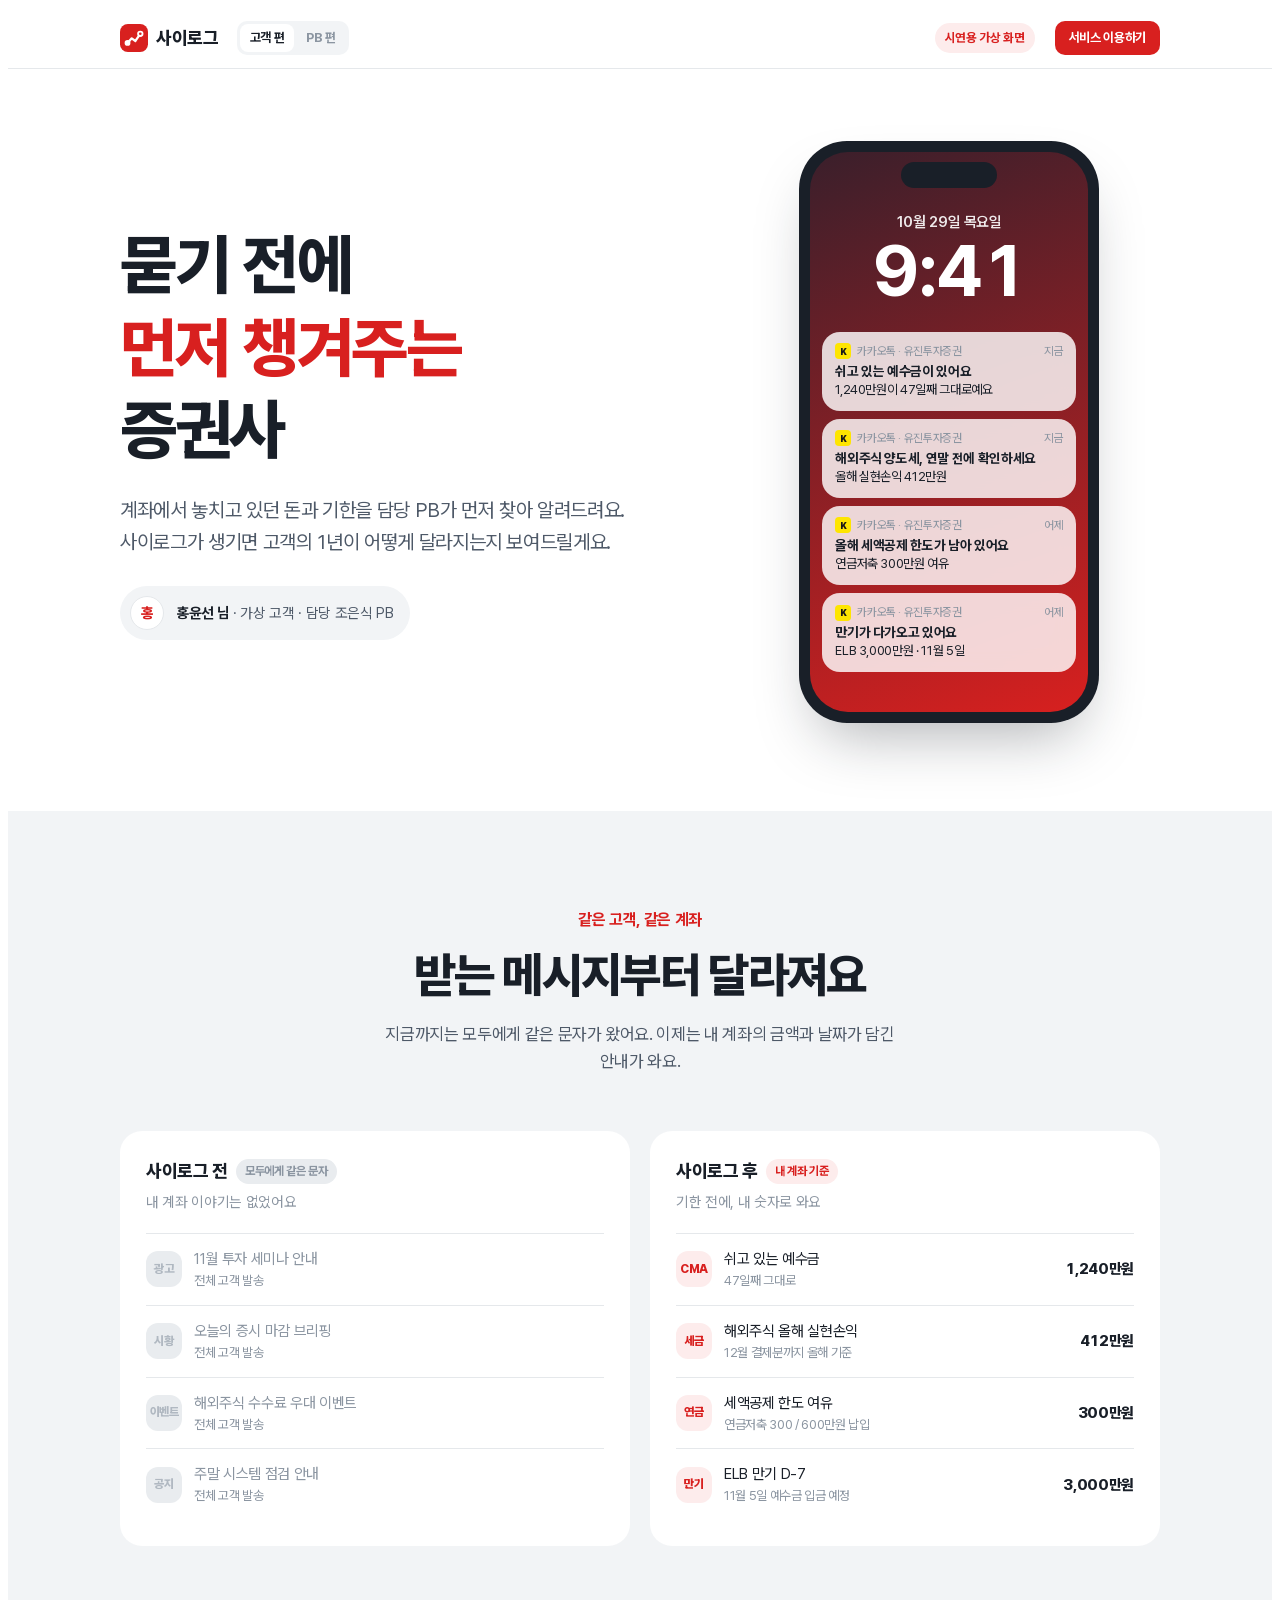
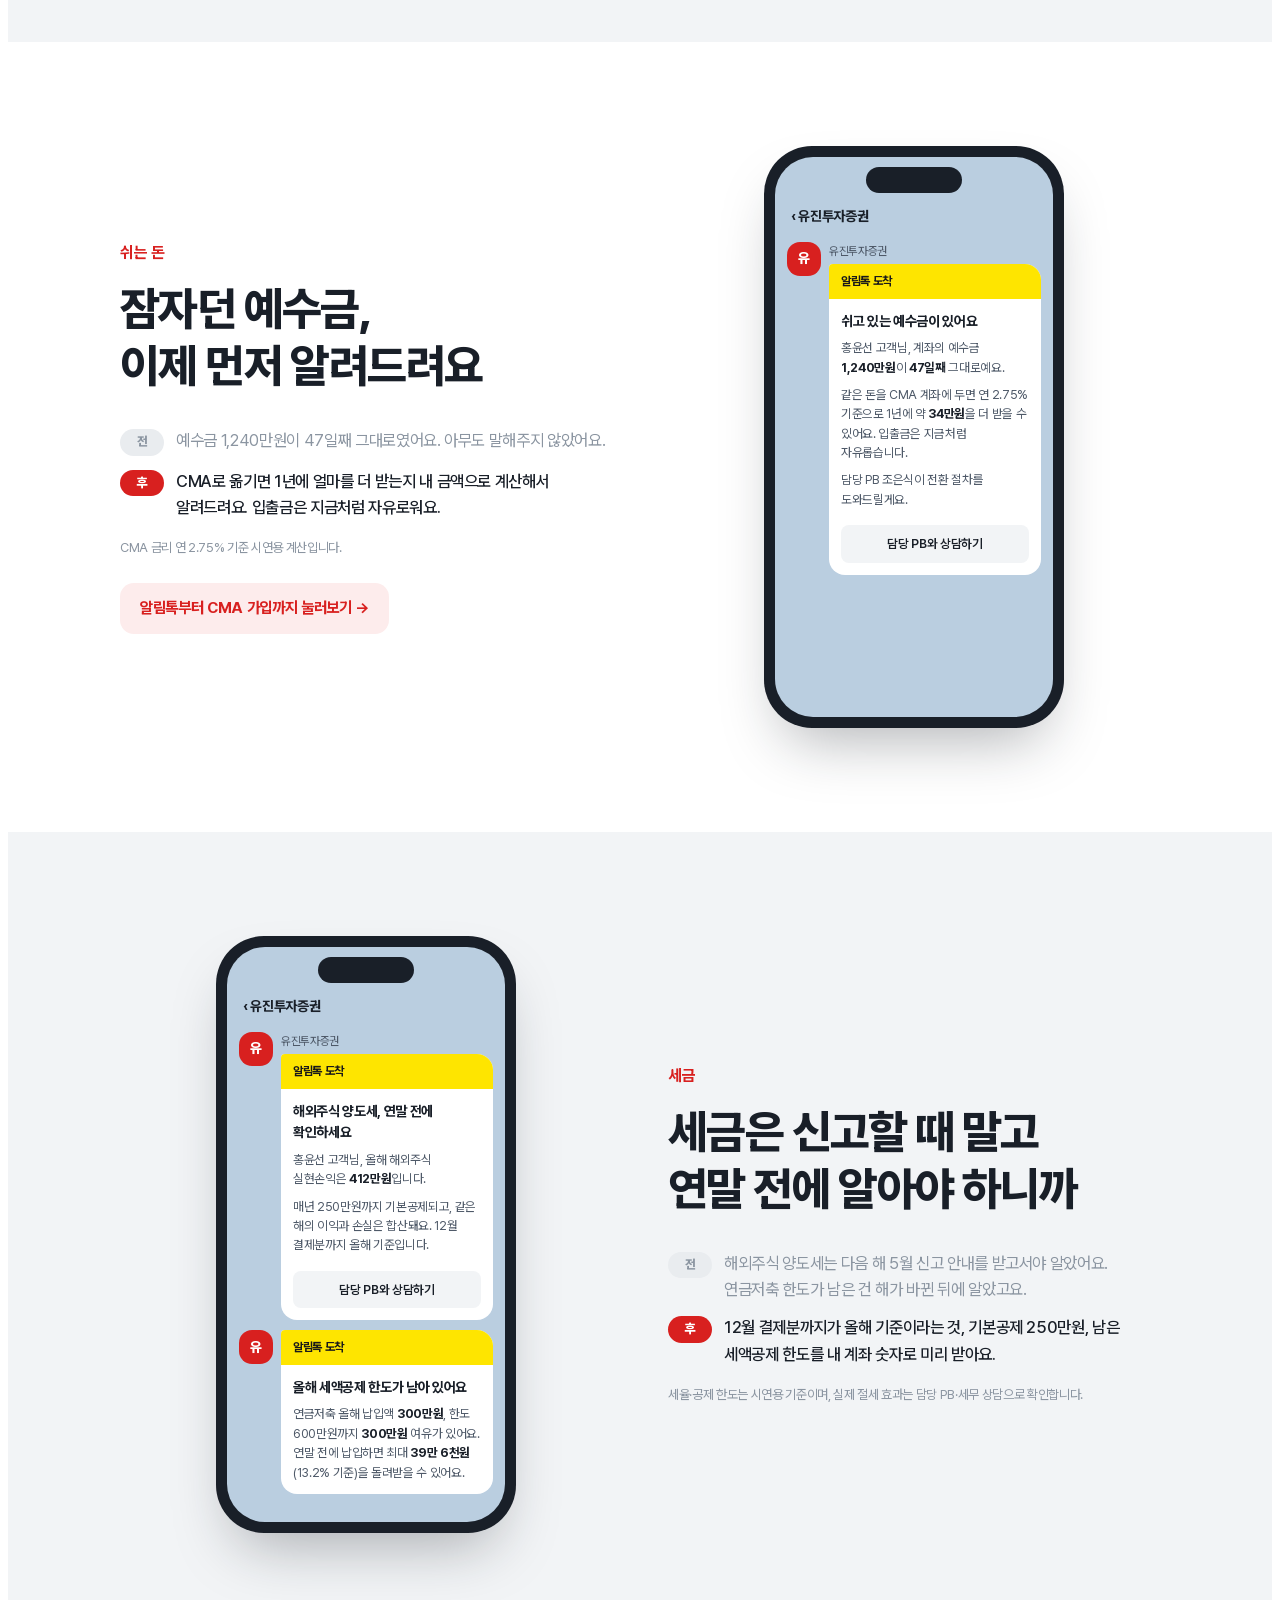
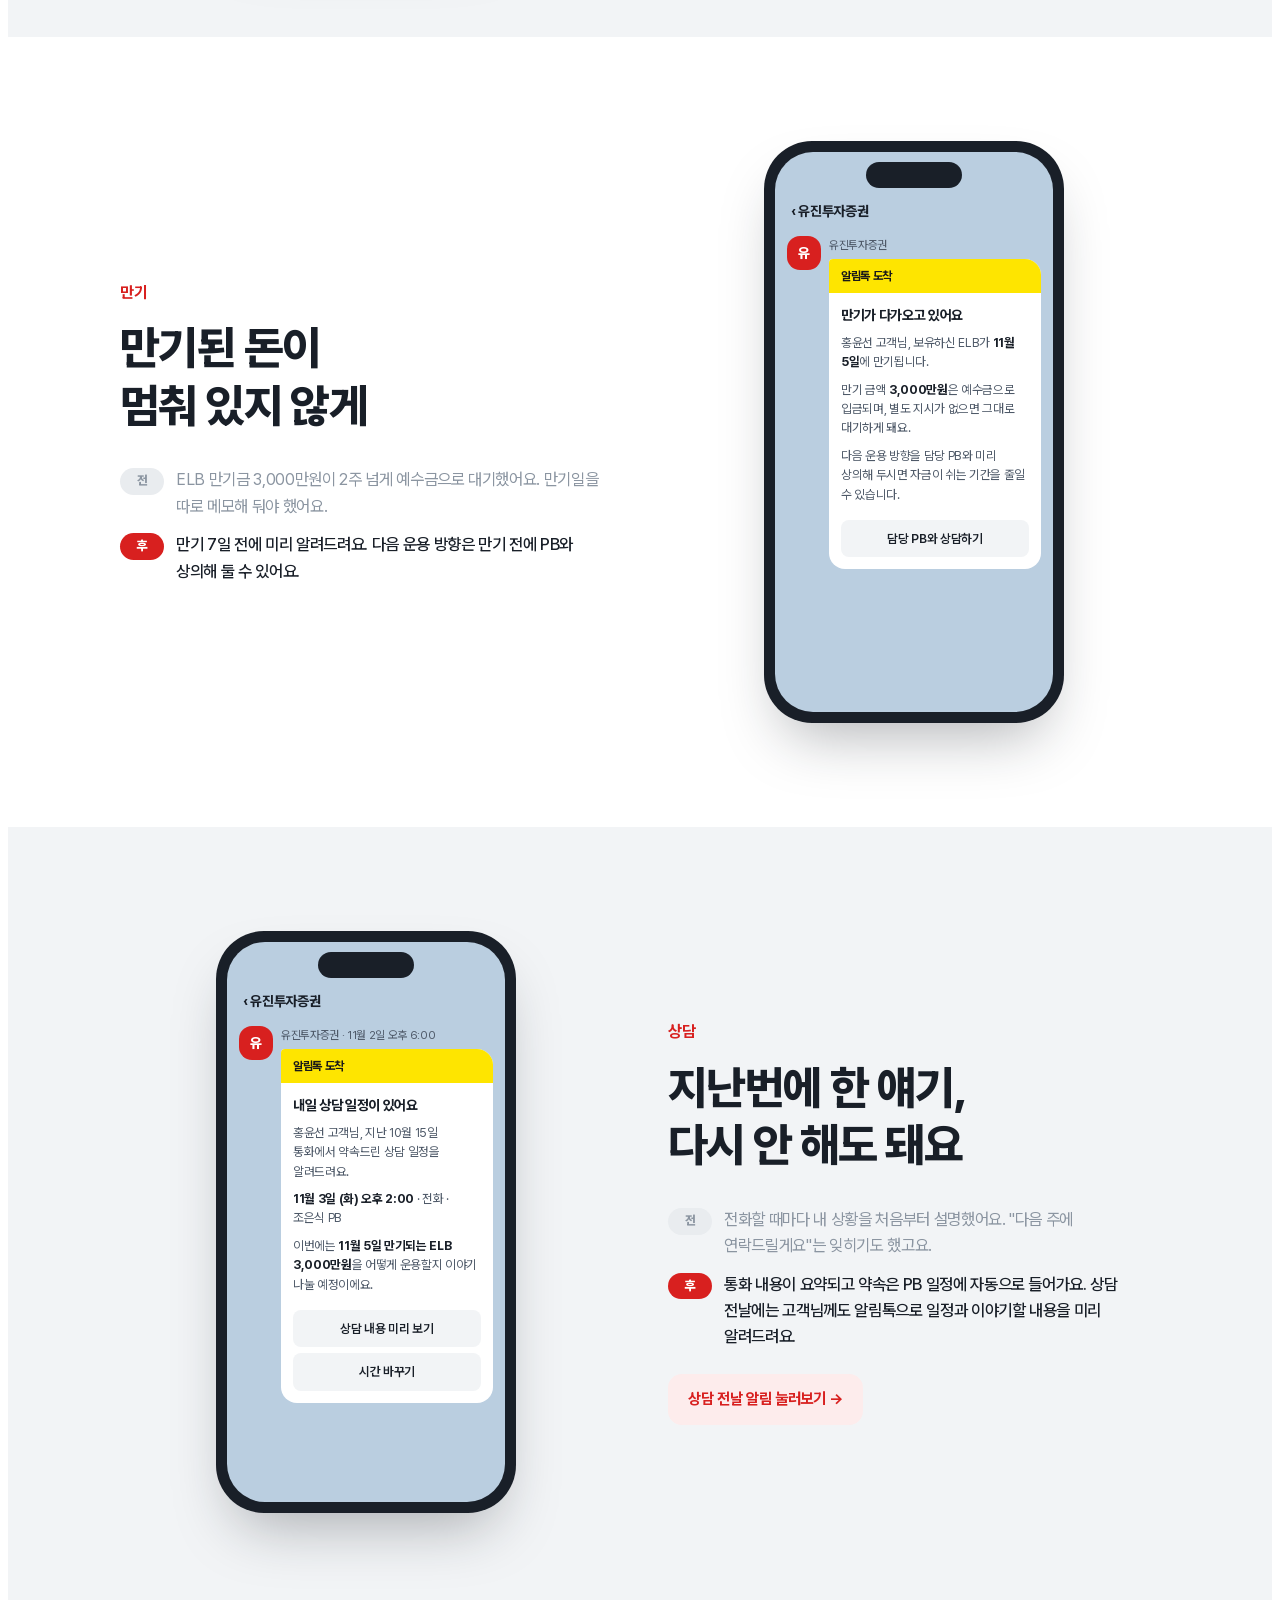
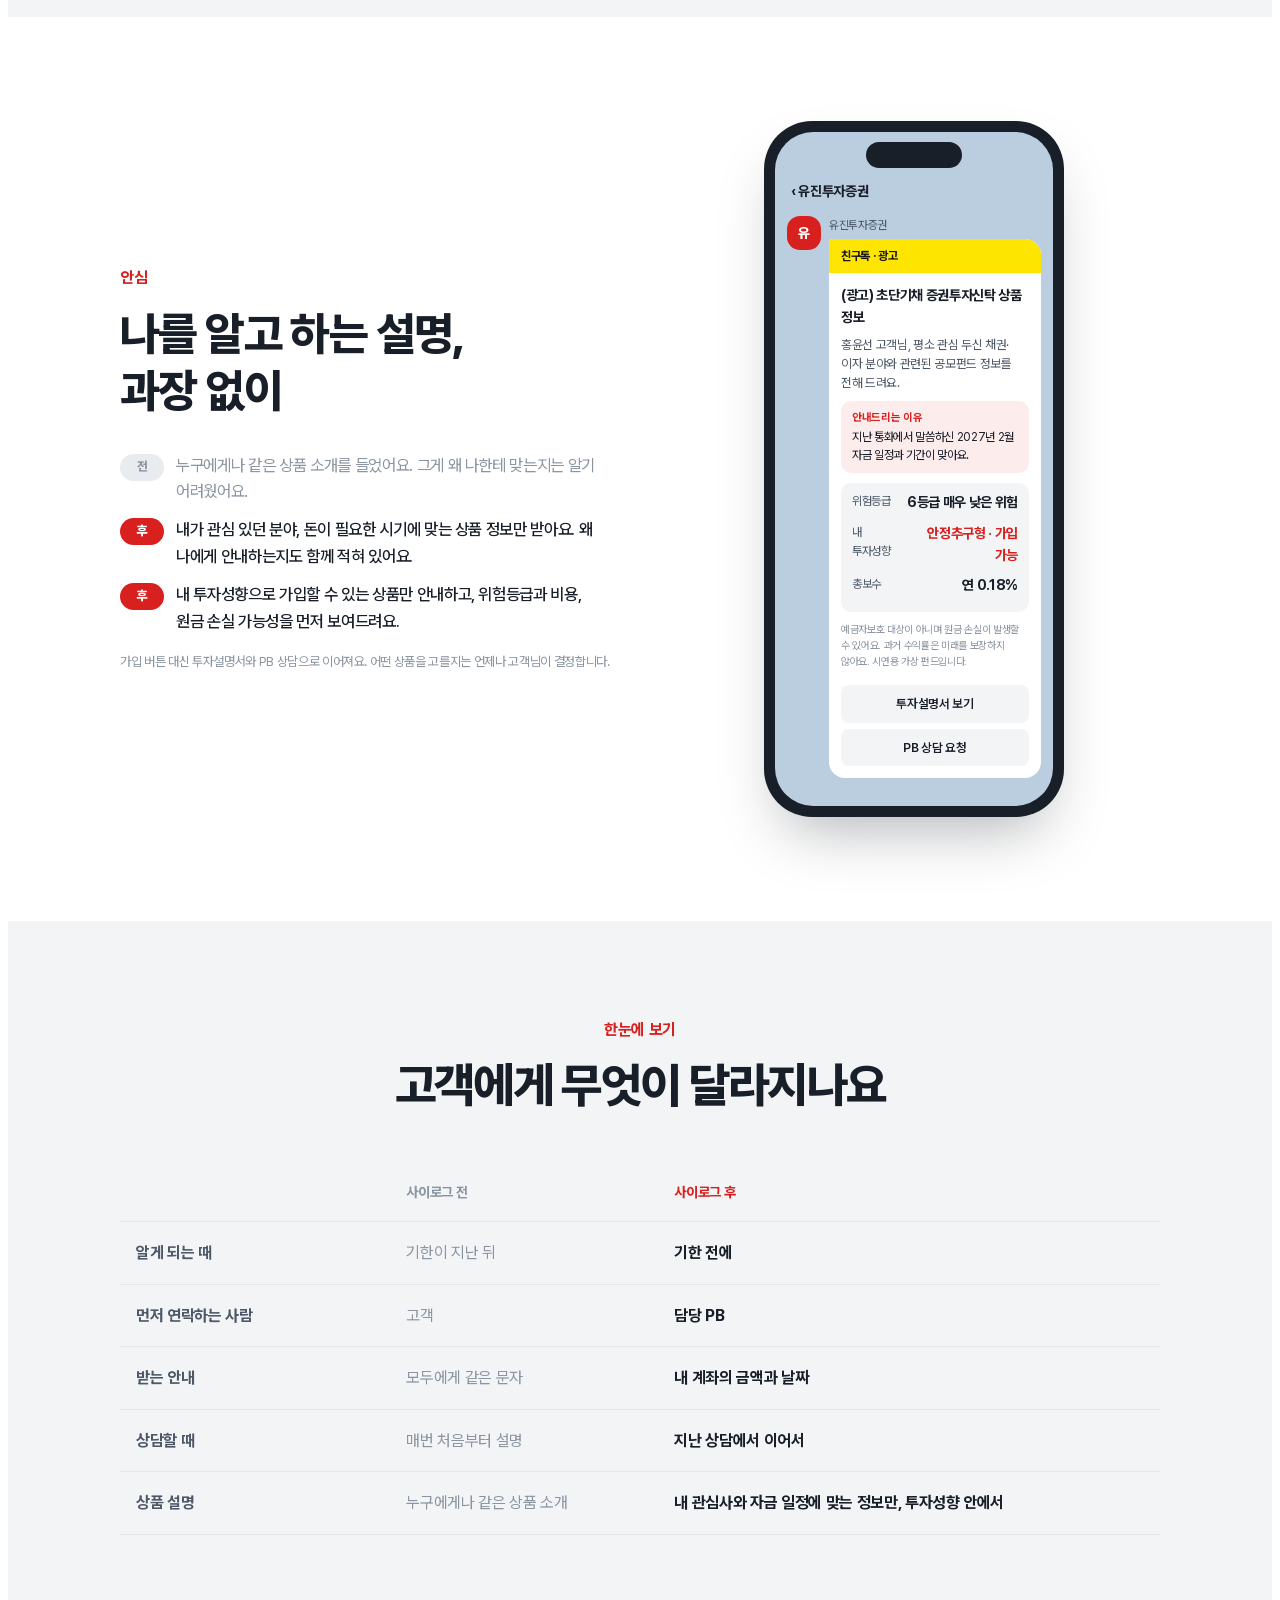
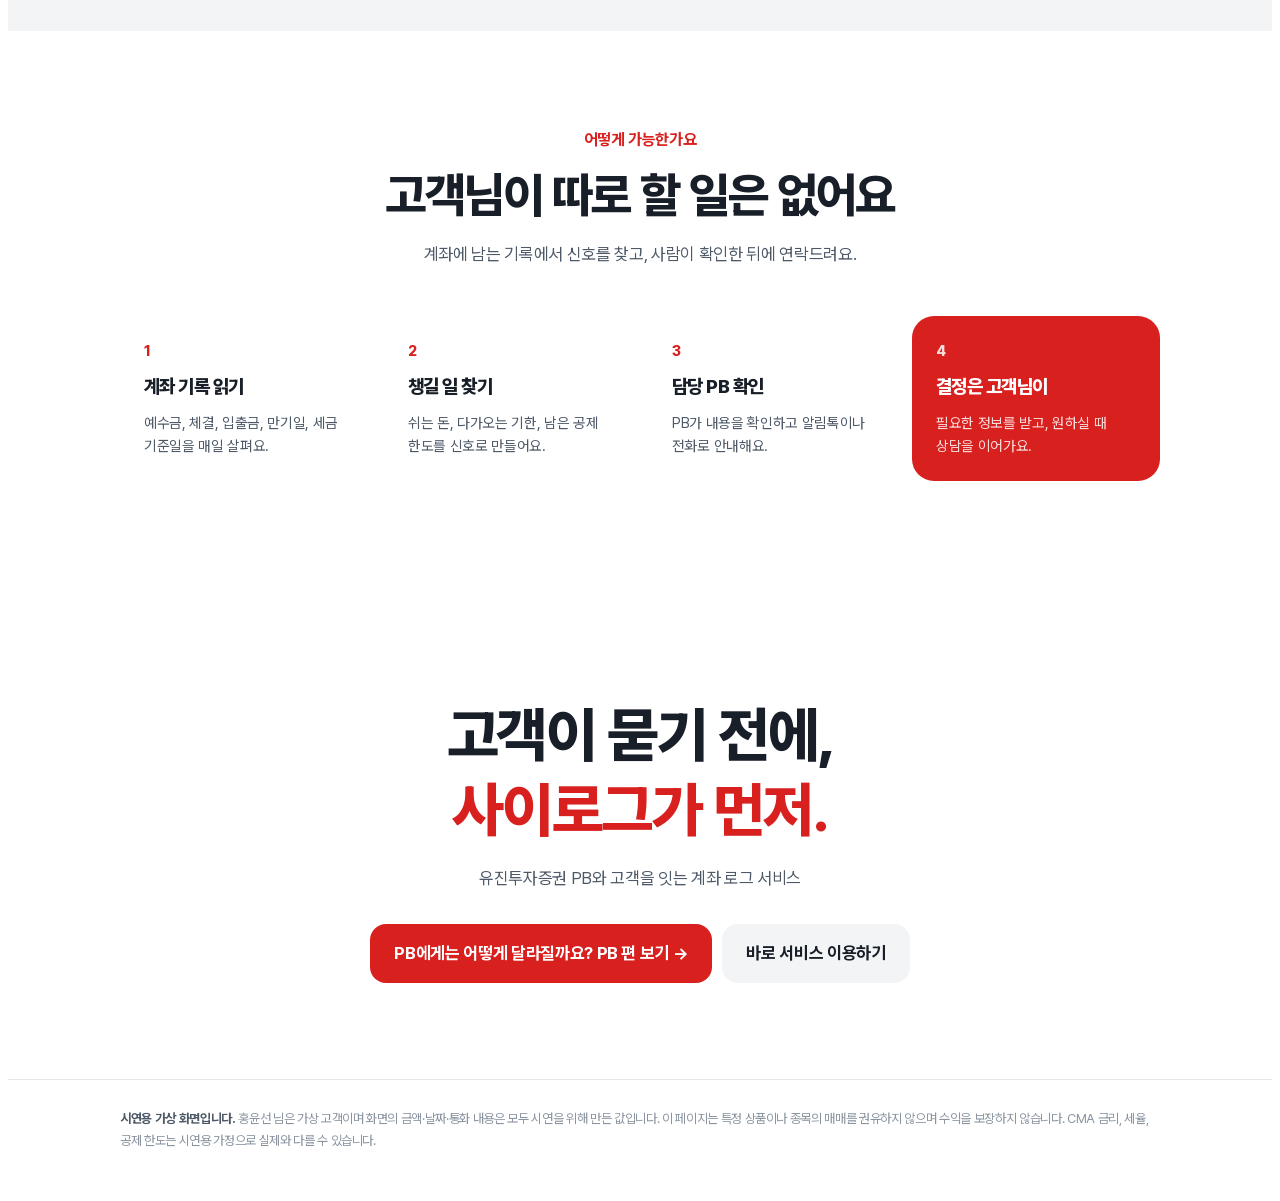
==== commit eaac4a6f: "배포 진입 순서: 랜딩(고객 편) → PB 편 → 서비스 이용하기 → 워크스페이스" ====
--- a/index.html
+++ b/index.html
@@ -4,6 +4,16 @@
 <meta charset="utf-8">
 <meta name="viewport" content="width=device-width, initial-scale=1">
 <title>사이로그 PB</title>
+<script>
+/* 배포(웹) 진입 순서: 랜딩(고객 편) → PB 편 → '서비스 이용하기'(app.html) → 이 워크스페이스.
+   웹 주소로 처음 들어오면 랜딩으로 보낸다. app.html 을 거쳤거나(세션 표시), 딥링크(#...)이거나,
+   로컬 파일·단일 파일 빌드(http/https 아님)면 그대로 워크스페이스를 연다. */
+(function () {
+  if (!/^https?:$/.test(location.protocol) || location.hash) return;
+  try { if (sessionStorage.getItem('sailog.entered')) return; } catch (e) { return; }
+  location.replace('landing.html');
+})();
+</script>
 <link rel="icon" type="image/svg+xml" href="logo.svg">
 <link rel="stylesheet" href="fonts.css"> <!-- Pretendard: 프로젝트 내 글꼴 파일 (fonts/) -->
 <link rel="stylesheet" href="styles.css">
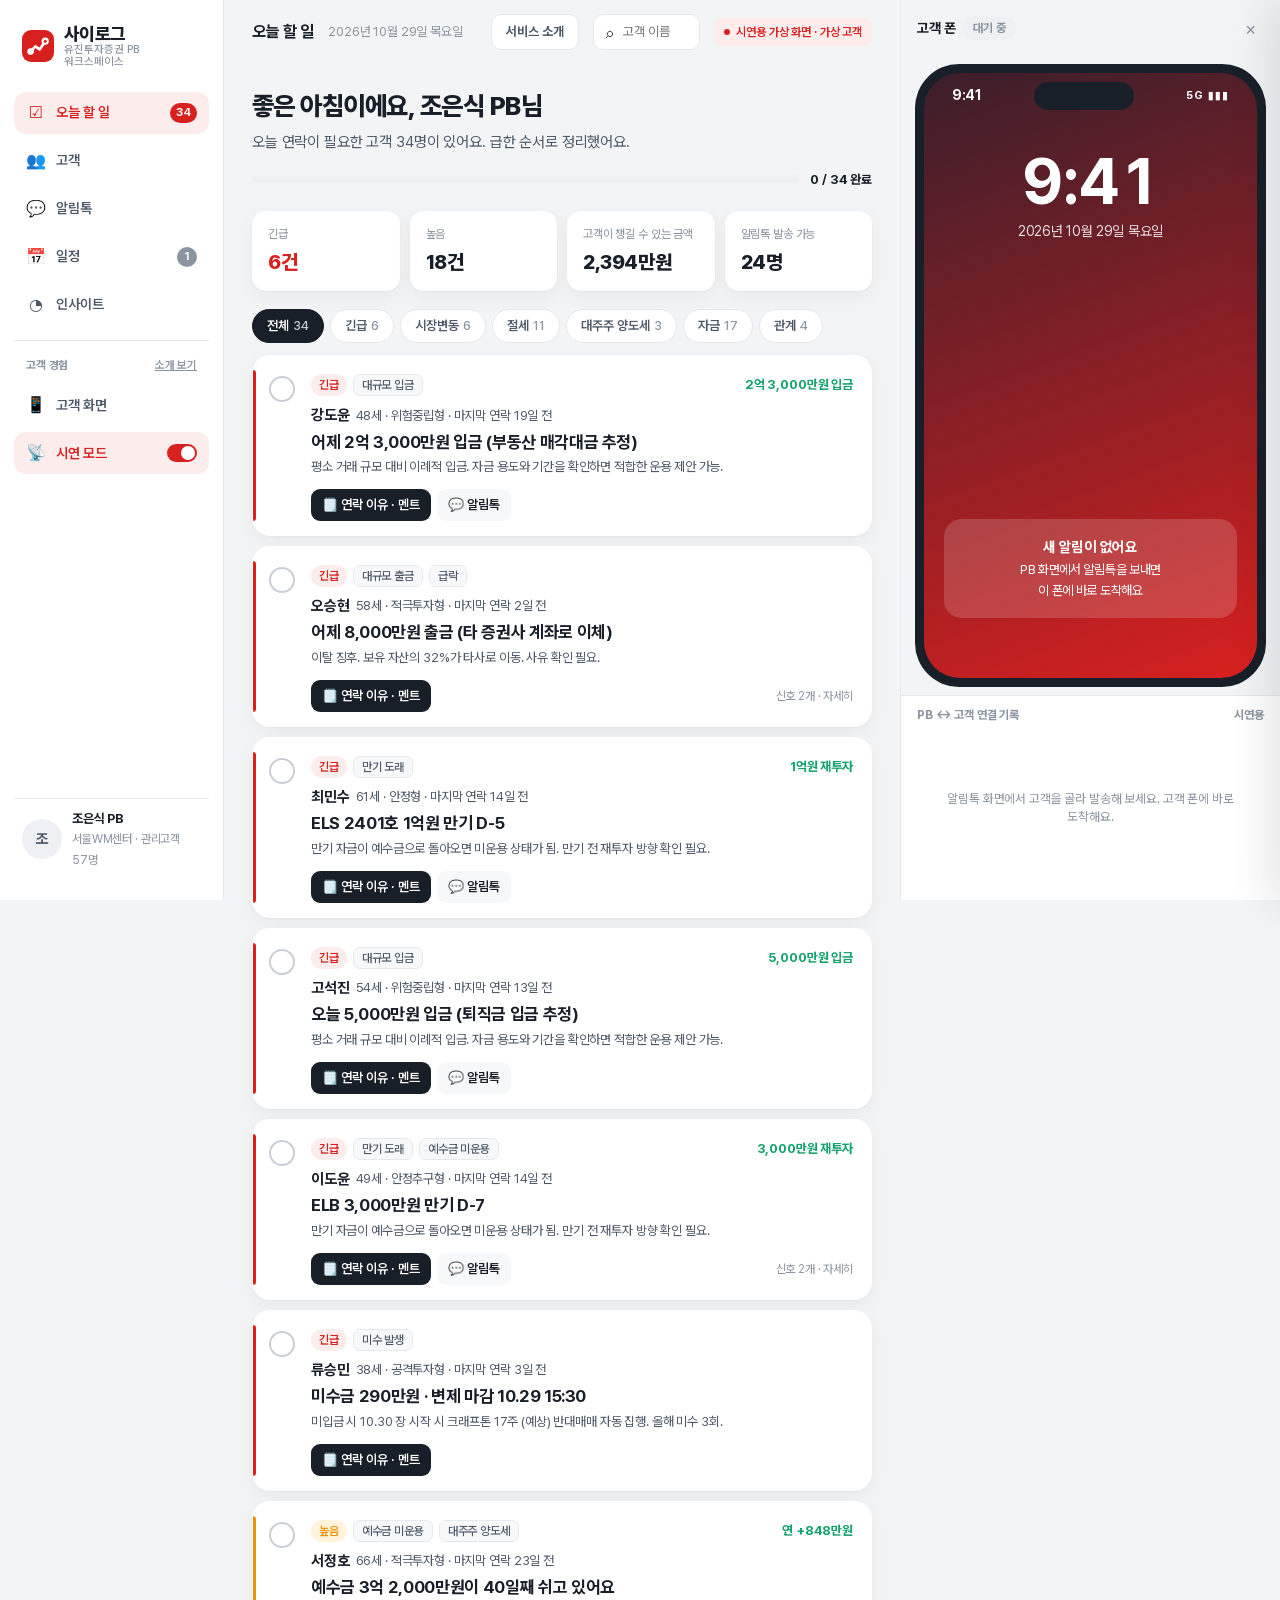
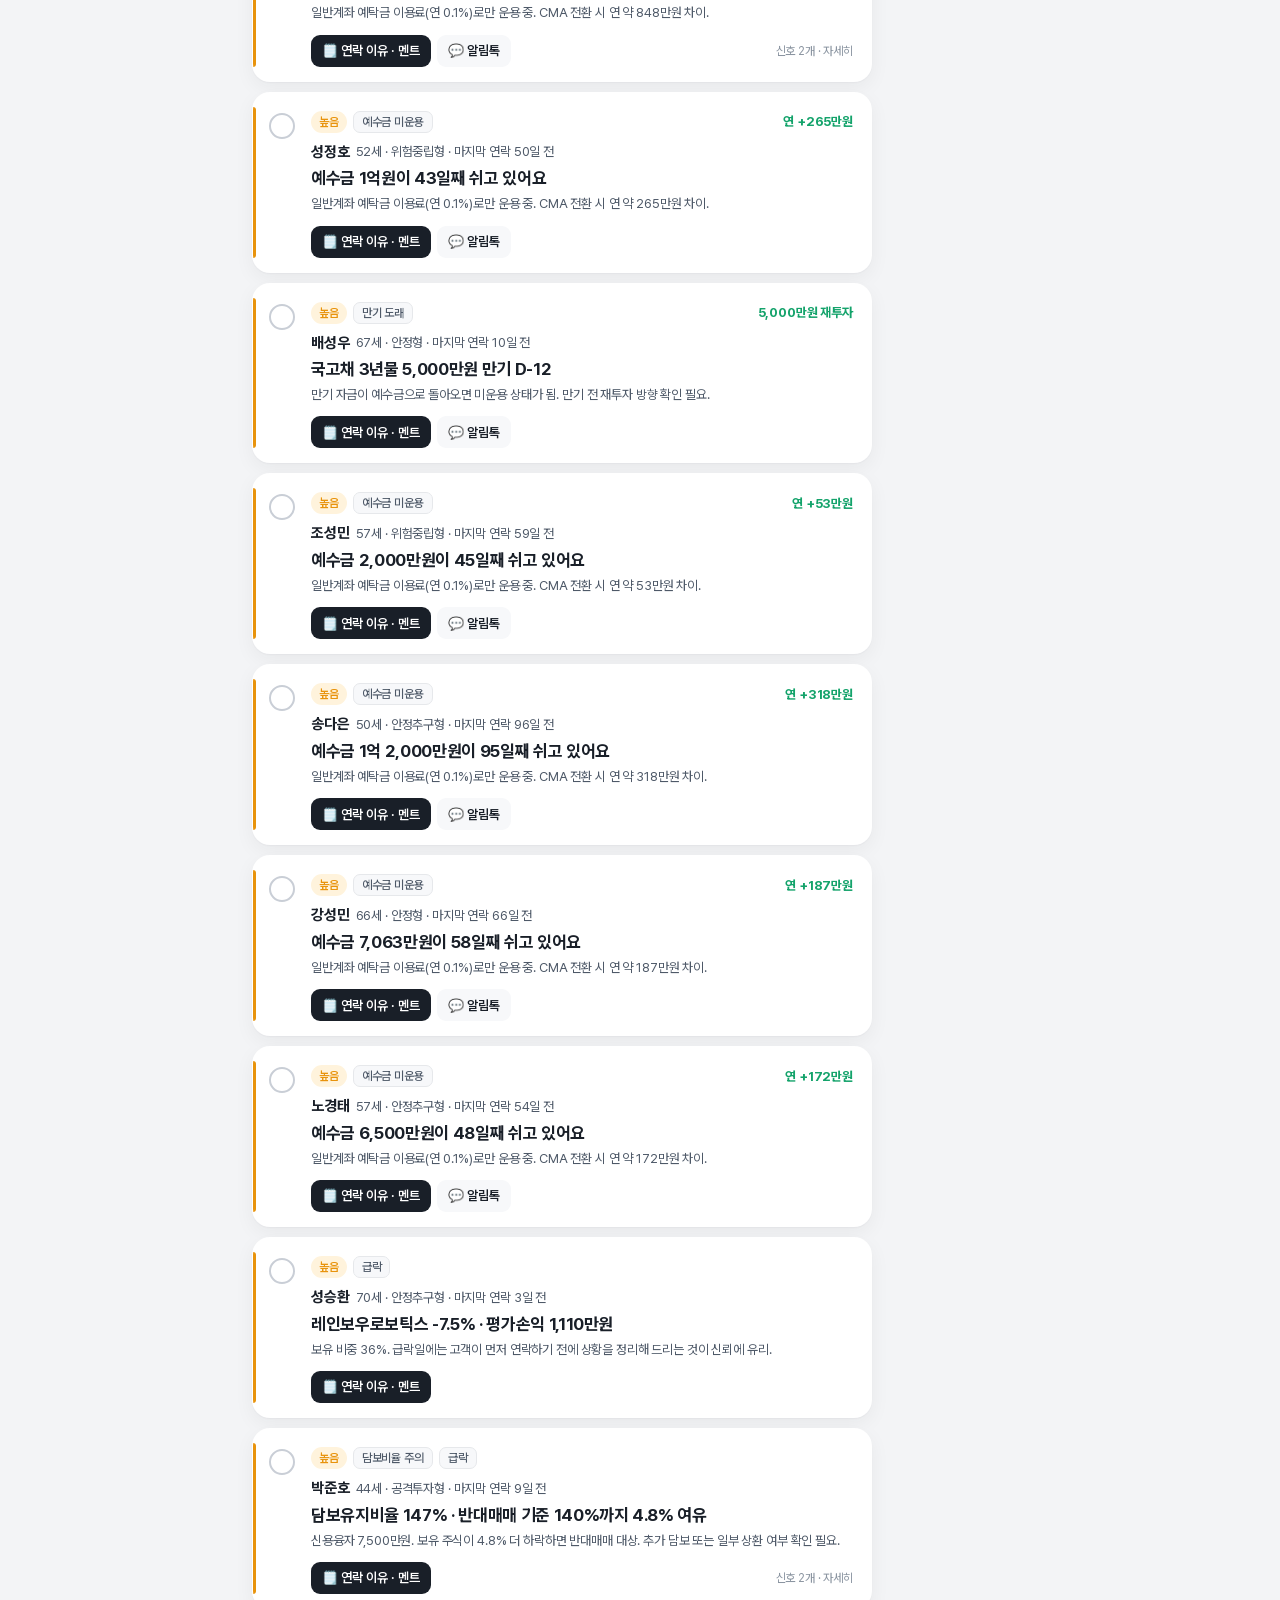
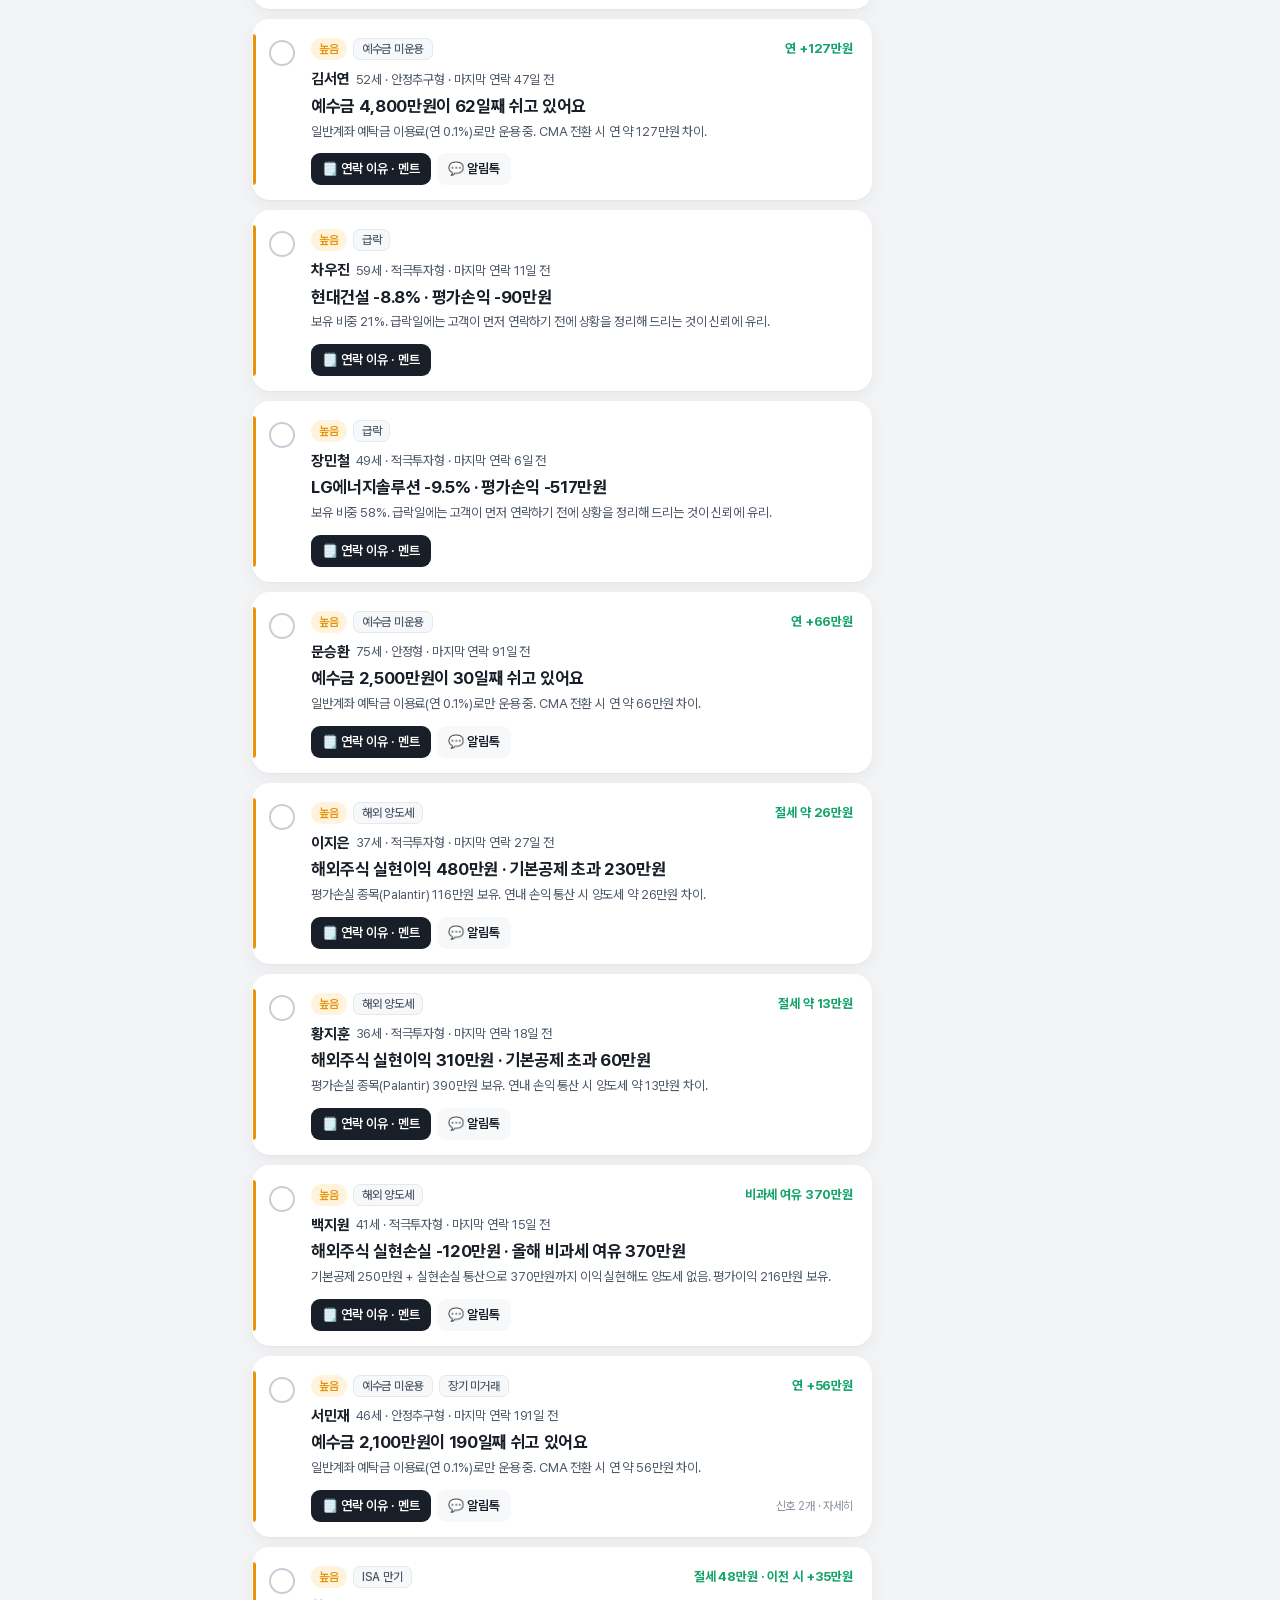
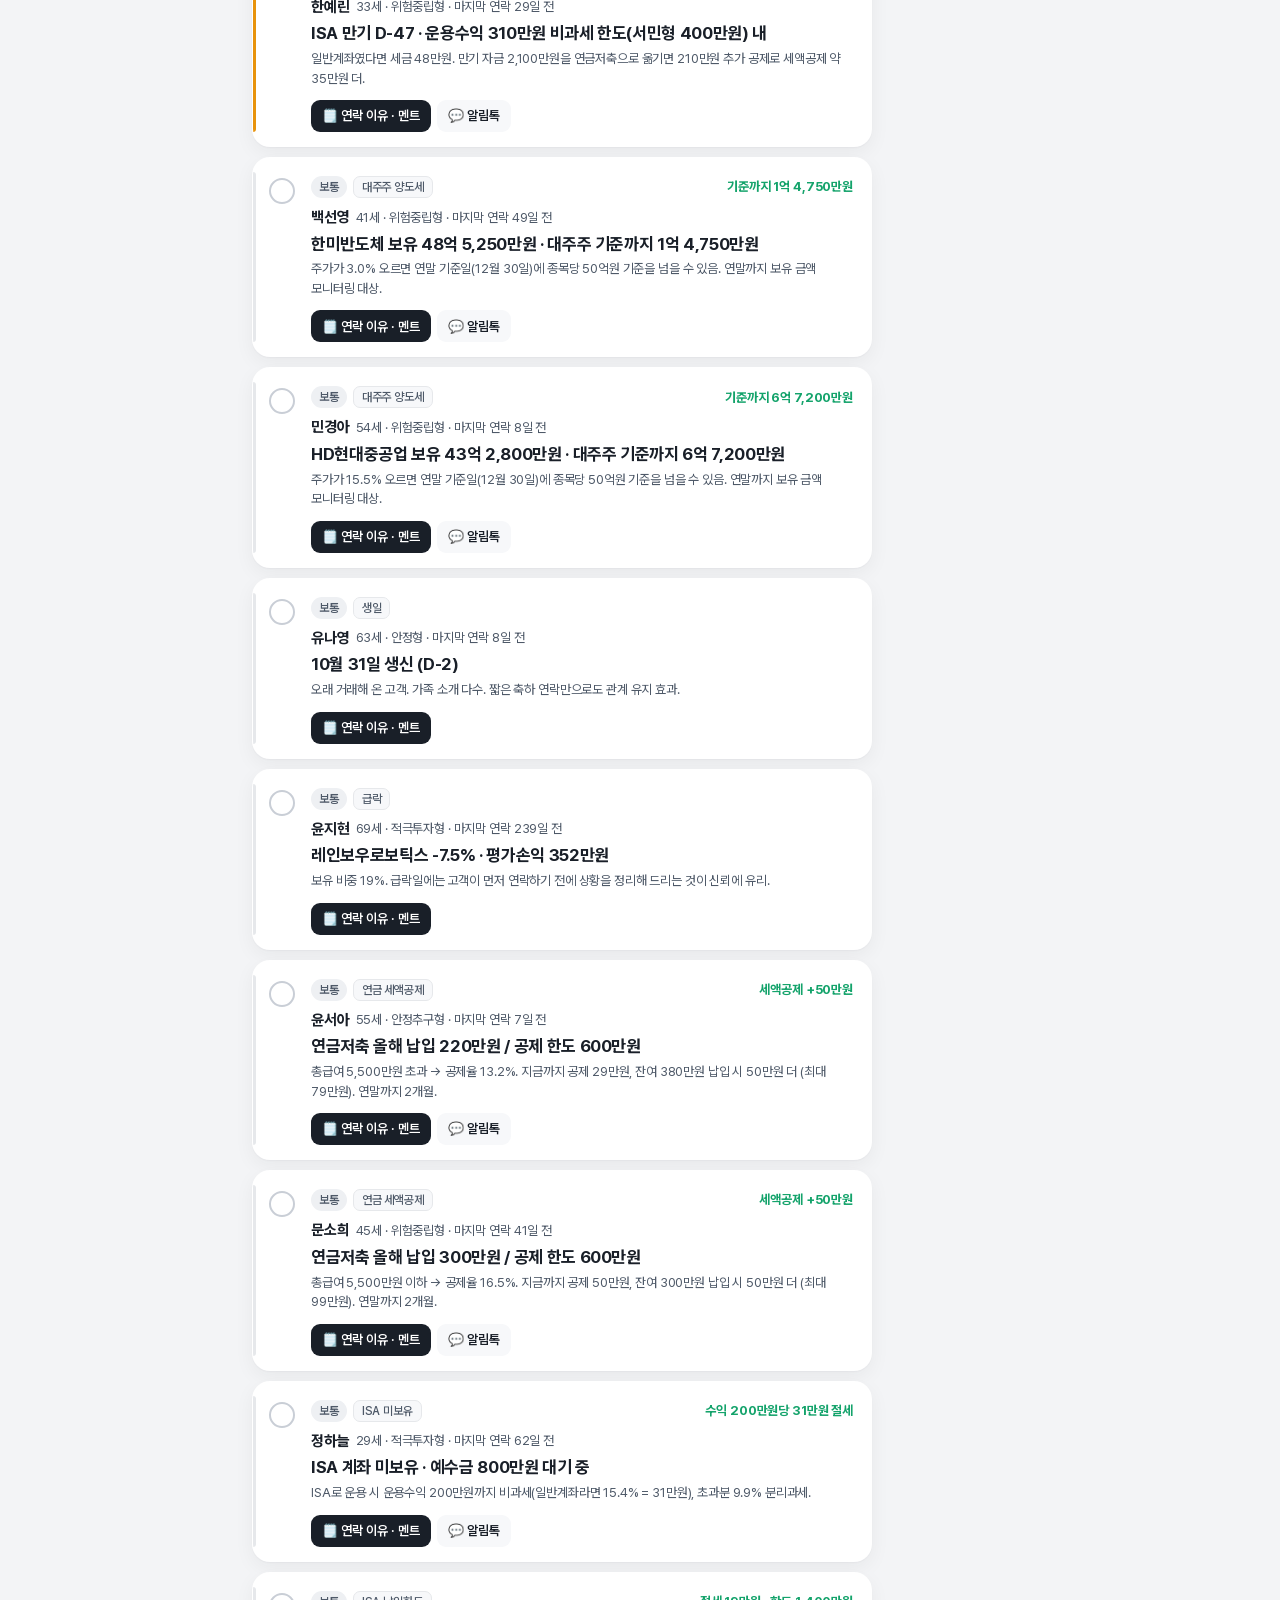
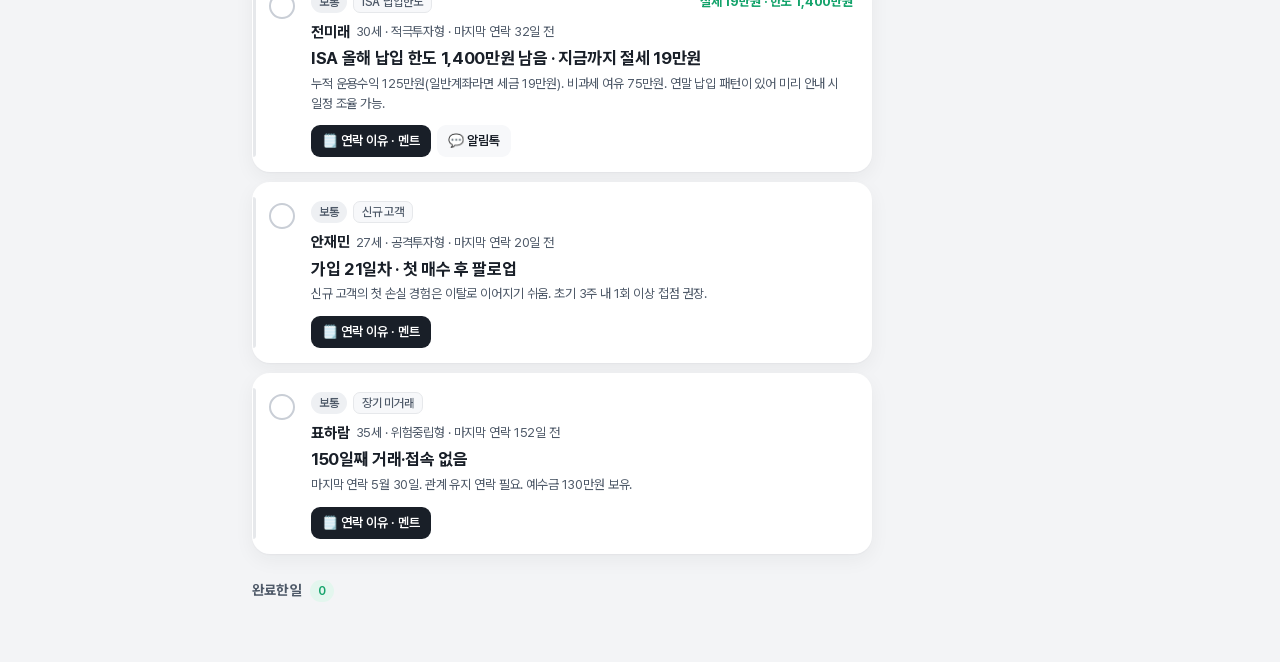
==== commit 960b8cbc: "워크스페이스로 바로 진입 · 상단 '서비스 소개' 탭 · 시연 모드 기본 켜짐 · 소개 페이지의 동작하지 않는 버튼 제거" ====
--- a/index.html
+++ b/index.html
@@ -4,16 +4,6 @@
 <meta charset="utf-8">
 <meta name="viewport" content="width=device-width, initial-scale=1">
 <title>사이로그 PB</title>
-<script>
-/* 배포(웹) 진입 순서: 랜딩(고객 편) → PB 편 → '서비스 이용하기'(app.html) → 이 워크스페이스.
-   웹 주소로 처음 들어오면 랜딩으로 보낸다. app.html 을 거쳤거나(세션 표시), 딥링크(#...)이거나,
-   로컬 파일·단일 파일 빌드(http/https 아님)면 그대로 워크스페이스를 연다. */
-(function () {
-  if (!/^https?:$/.test(location.protocol) || location.hash) return;
-  try { if (sessionStorage.getItem('sailog.entered')) return; } catch (e) { return; }
-  location.replace('landing.html');
-})();
-</script>
 <link rel="icon" type="image/svg+xml" href="logo.svg">
 <link rel="stylesheet" href="fonts.css"> <!-- Pretendard: 프로젝트 내 글꼴 파일 (fonts/) -->
 <link rel="stylesheet" href="styles.css">
@@ -50,6 +40,15 @@
 .topbar .date { color: var(--fg3); font-size: 13px; white-space: nowrap; }
 @media (max-width: 1100px) { .topbar { flex-wrap: wrap; row-gap: 8px; } .topbar .search { width: 180px; } }
 .topbar .spacer { flex: 1; }
+/* 상단 '서비스 소개' 탭 + 소개 화면 */
+.top-tab { height: 36px; padding: 0 14px; border-radius: 10px; font-size: 13px; font-weight: 700; color: var(--fg2); background: var(--surface); border: 1px solid var(--line); white-space: nowrap; }
+.top-tab:hover { color: var(--fg); }
+.top-tab.on { background: var(--brand); border-color: var(--brand); color: #fff; }
+.intro-head { display: flex; align-items: center; gap: 12px; flex-wrap: wrap; margin-bottom: 14px; }
+.intro-seg { display: flex; gap: 4px; background: var(--surface); padding: 4px; border-radius: 12px; box-shadow: var(--shadow); }
+.intro-seg button { height: 34px; padding: 0 16px; border-radius: 9px; font-weight: 700; font-size: 13px; color: var(--fg3); }
+.intro-seg button.on { background: var(--brand); color: #fff; }
+.intro-frame { display: block; width: 100%; border: 0; border-radius: var(--r); background: var(--surface); box-shadow: var(--shadow); height: max(640px, calc(100vh - 150px)); }
 .search { display: flex; align-items: center; gap: 8px; height: 36px; padding: 0 12px; background: var(--surface); border-radius: 10px; border: 1px solid var(--line); width: 220px; }
 .search input { border: 0; outline: 0; background: none; width: 100%; font-size: 13px; }
 .content { padding: 8px 28px 60px; max-width: 980px; width: 100%; }
@@ -549,6 +548,7 @@
       <h2 id="view-title">오늘 할 일</h2>
       <span class="date" id="today-label"></span>
       <span class="spacer"></span>
+      <button type="button" class="top-tab" id="tab-intro" data-intro>서비스 소개</button>
       <label class="search"><span>⌕</span><input id="q" type="search" placeholder="고객 이름 검색" autocomplete="off"></label>
       <span class="demo-badge">시연용 가상 화면 · 가상 고객</span>
     </header>
@@ -632,6 +632,13 @@
 
       <!-- 고객 화면 : 고객이 받는 알림톡 이후 흐름 · 서비스 소개 (cx.js) -->
       <section id="view-cx" hidden></section>
+
+      <!-- 서비스 소개: 상단 '서비스 소개' 탭. 고객 편(landing.html) · PB 편(pb.html)을 ?embed 로 띄움 -->
+      <section id="view-intro" hidden>
+        <div class="intro-head"><div class="intro-seg" role="group" aria-label="소개 페이지"><button type="button" class="on" data-intro-page="landing.html">고객 편</button><button type="button" data-intro-page="pb.html">PB 편</button></div>
+          <span class="muted" style="font-size:13px">사이로그가 고객과 PB의 일을 어떻게 바꾸는지 소개해요.</span></div>
+        <iframe class="intro-frame" id="intro-frame" title="서비스 소개 (시연용 가상)"></iframe>
+      </section>
     </div>
   </div>
 </div>
@@ -688,13 +695,23 @@
   $('#today-label').textContent = TODAY.toLocaleDateString('ko-KR', { year: 'numeric', month: 'long', day: 'numeric', weekday: 'long' });
 
   /* ---------- 내비 ---------- */
-  const TITLES = { todo: '오늘 할 일', customers: '고객', send: '알림톡', calendar: '일정', insight: '인사이트', detail: '고객 상세', cx: '고객 화면' };
+  const TITLES = { todo: '오늘 할 일', customers: '고객', send: '알림톡', calendar: '일정', insight: '인사이트', detail: '고객 상세', cx: '고객 화면', intro: '서비스 소개' };
+  /* 서비스 소개 탭: 처음 열 때 고객 편을 띄우고, 고객 편 / PB 편 전환 */
+  function introPage(src) {
+    const f = $('#intro-frame'), url = src + '?embed';
+    document.querySelectorAll('[data-intro-page]').forEach(b => b.classList.toggle('on', b.dataset.introPage === src));
+    if (window.SAILOG_SETFRAME) SAILOG_SETFRAME(f, url); else if (f.getAttribute('src') !== url) f.setAttribute('src', url);
+  }
+  document.querySelectorAll('[data-intro-page]').forEach(b => b.onclick = () => introPage(b.dataset.introPage));
+  $('#tab-intro').onclick = () => show('intro');
   function show(view) {
     if (view !== 'detail') state.prev = view;
     state.view = view;
     document.querySelectorAll('.nav-item').forEach(b => b.classList.toggle('active', b.dataset.view === (view === 'detail' ? 'customers' : view)));
-    ['todo', 'customers', 'send', 'calendar', 'insight', 'detail', 'cx'].forEach(v => { $('#view-' + v).hidden = v !== view; });
+    ['todo', 'customers', 'send', 'calendar', 'insight', 'detail', 'cx', 'intro'].forEach(v => { $('#view-' + v).hidden = v !== view; });
     $('#view-title').textContent = TITLES[view];
+    $('#tab-intro').classList.toggle('on', view === 'intro');
+    if (view === 'intro' && !$('#intro-frame').getAttribute('src') && !$('#intro-frame').srcdoc) introPage('landing.html');
     if (view === 'customers') renderCustomers();
     if (view === 'send') renderSend();
     if (view === 'calendar') CAL.render();
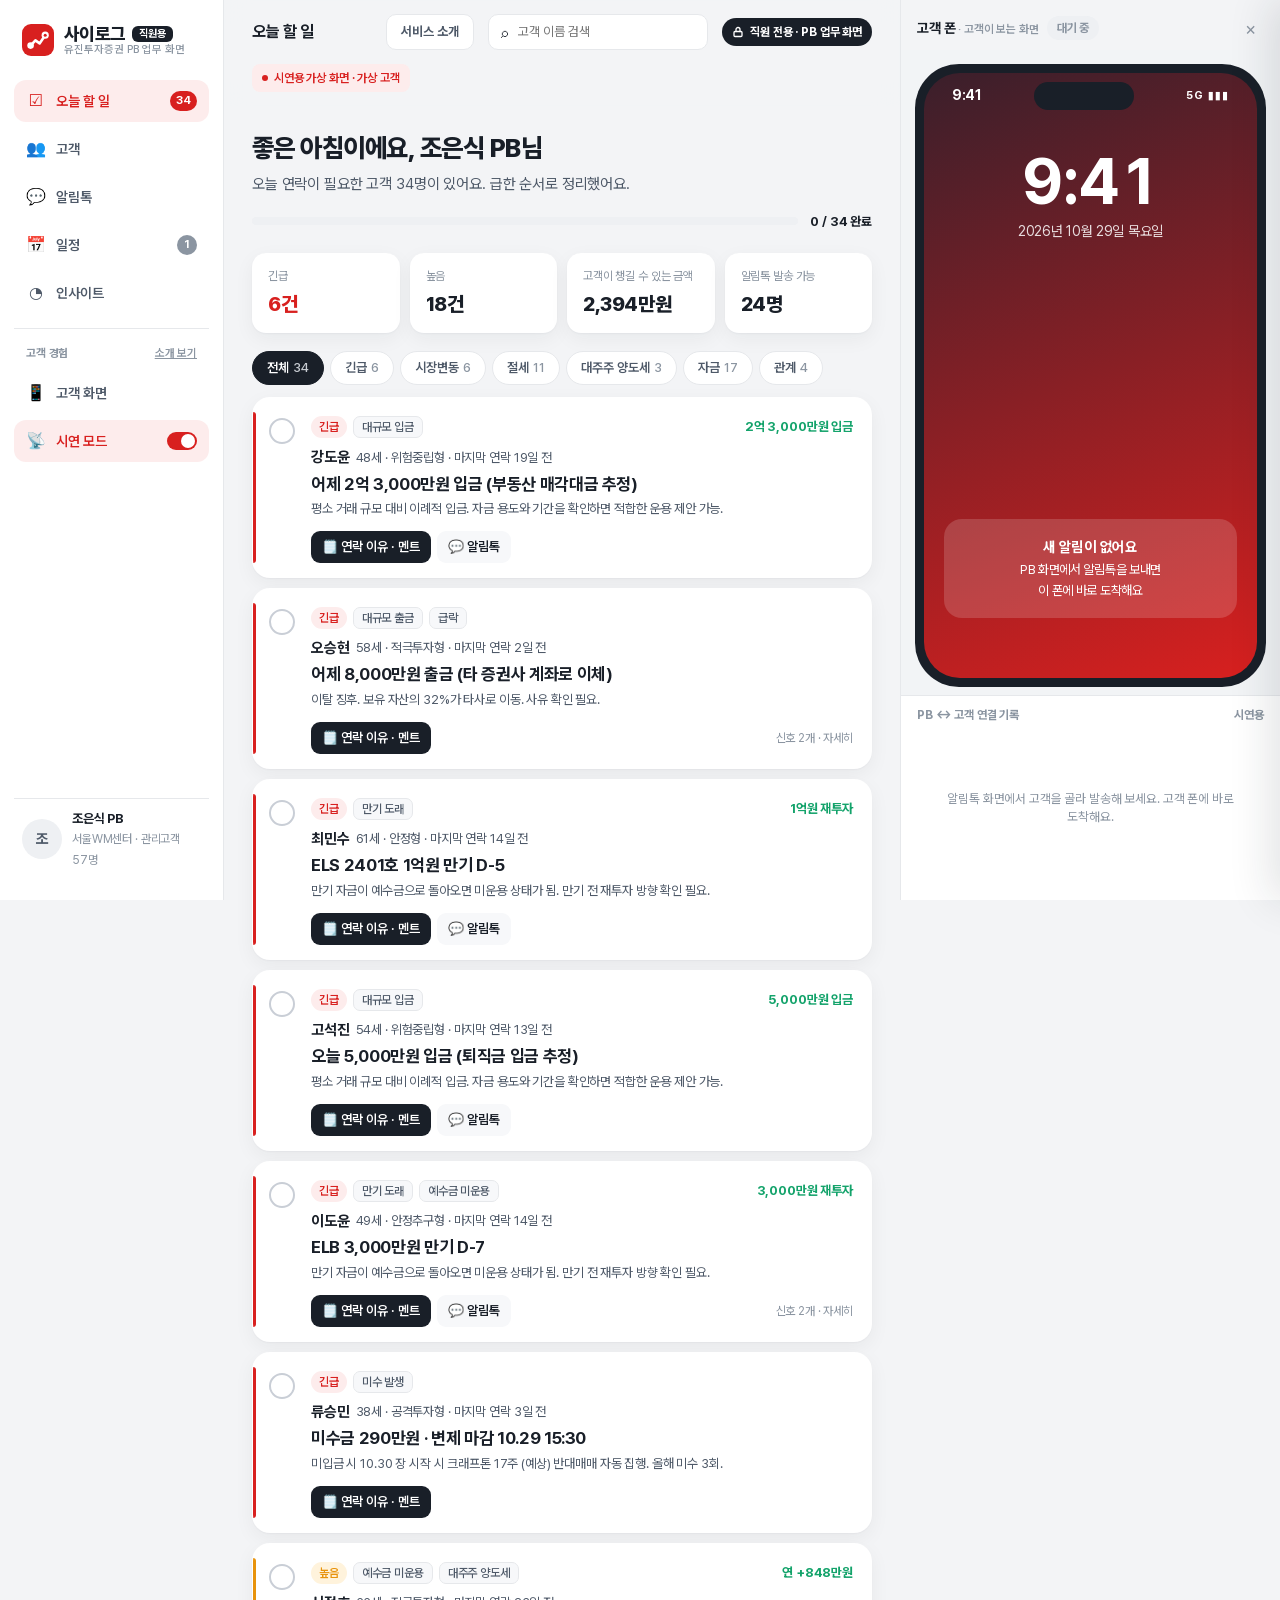
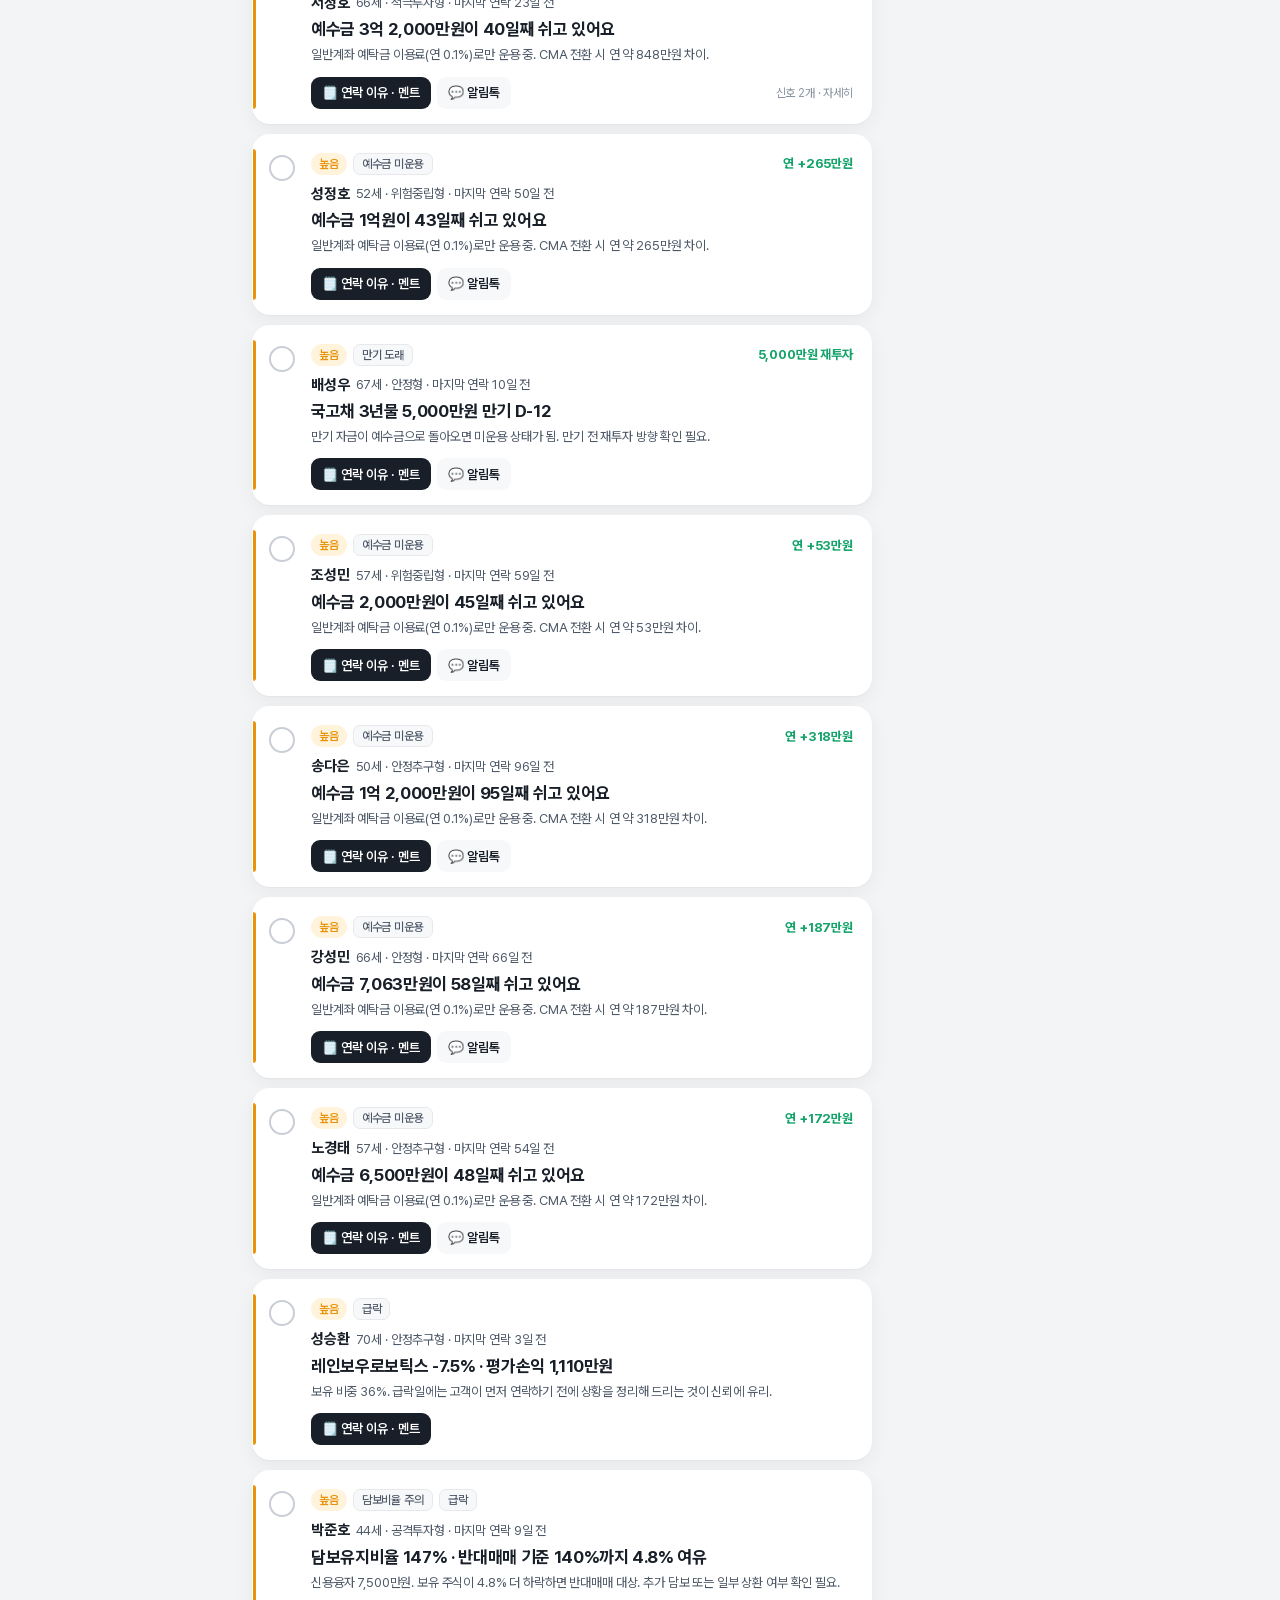
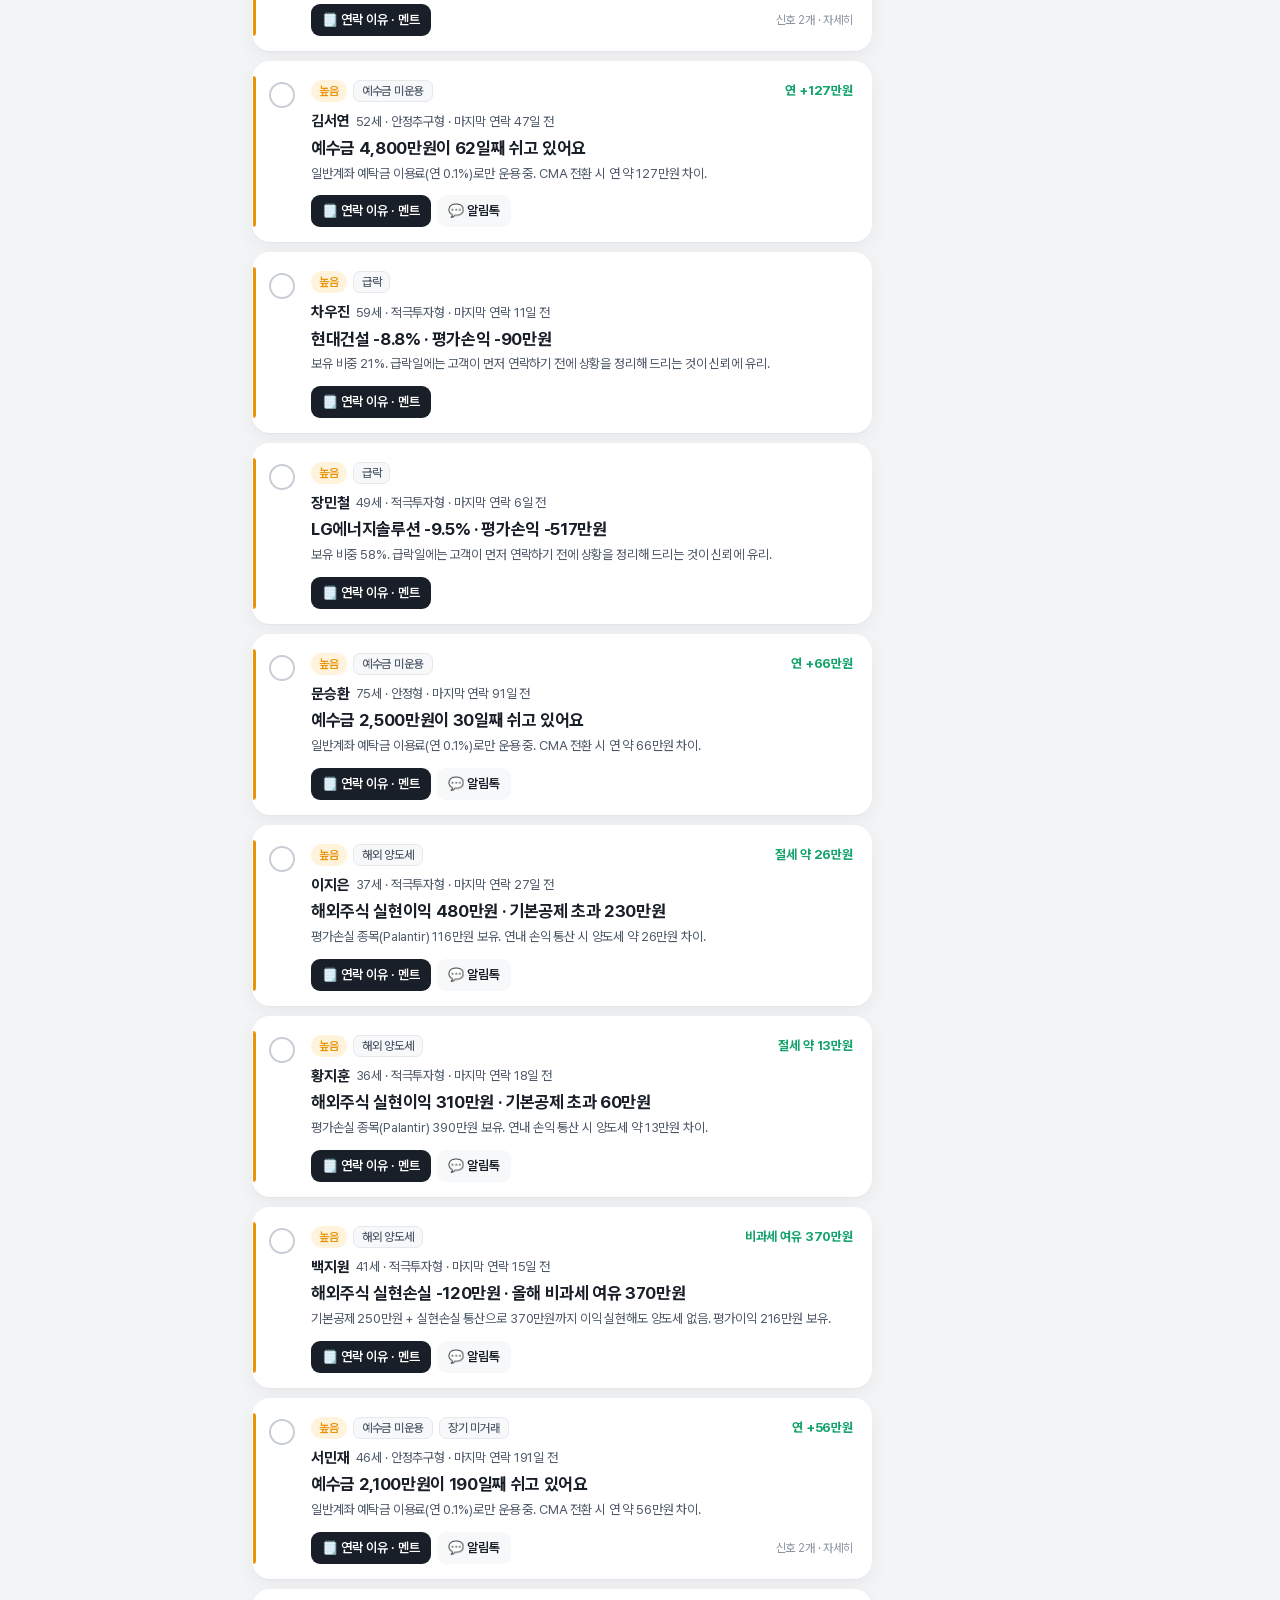
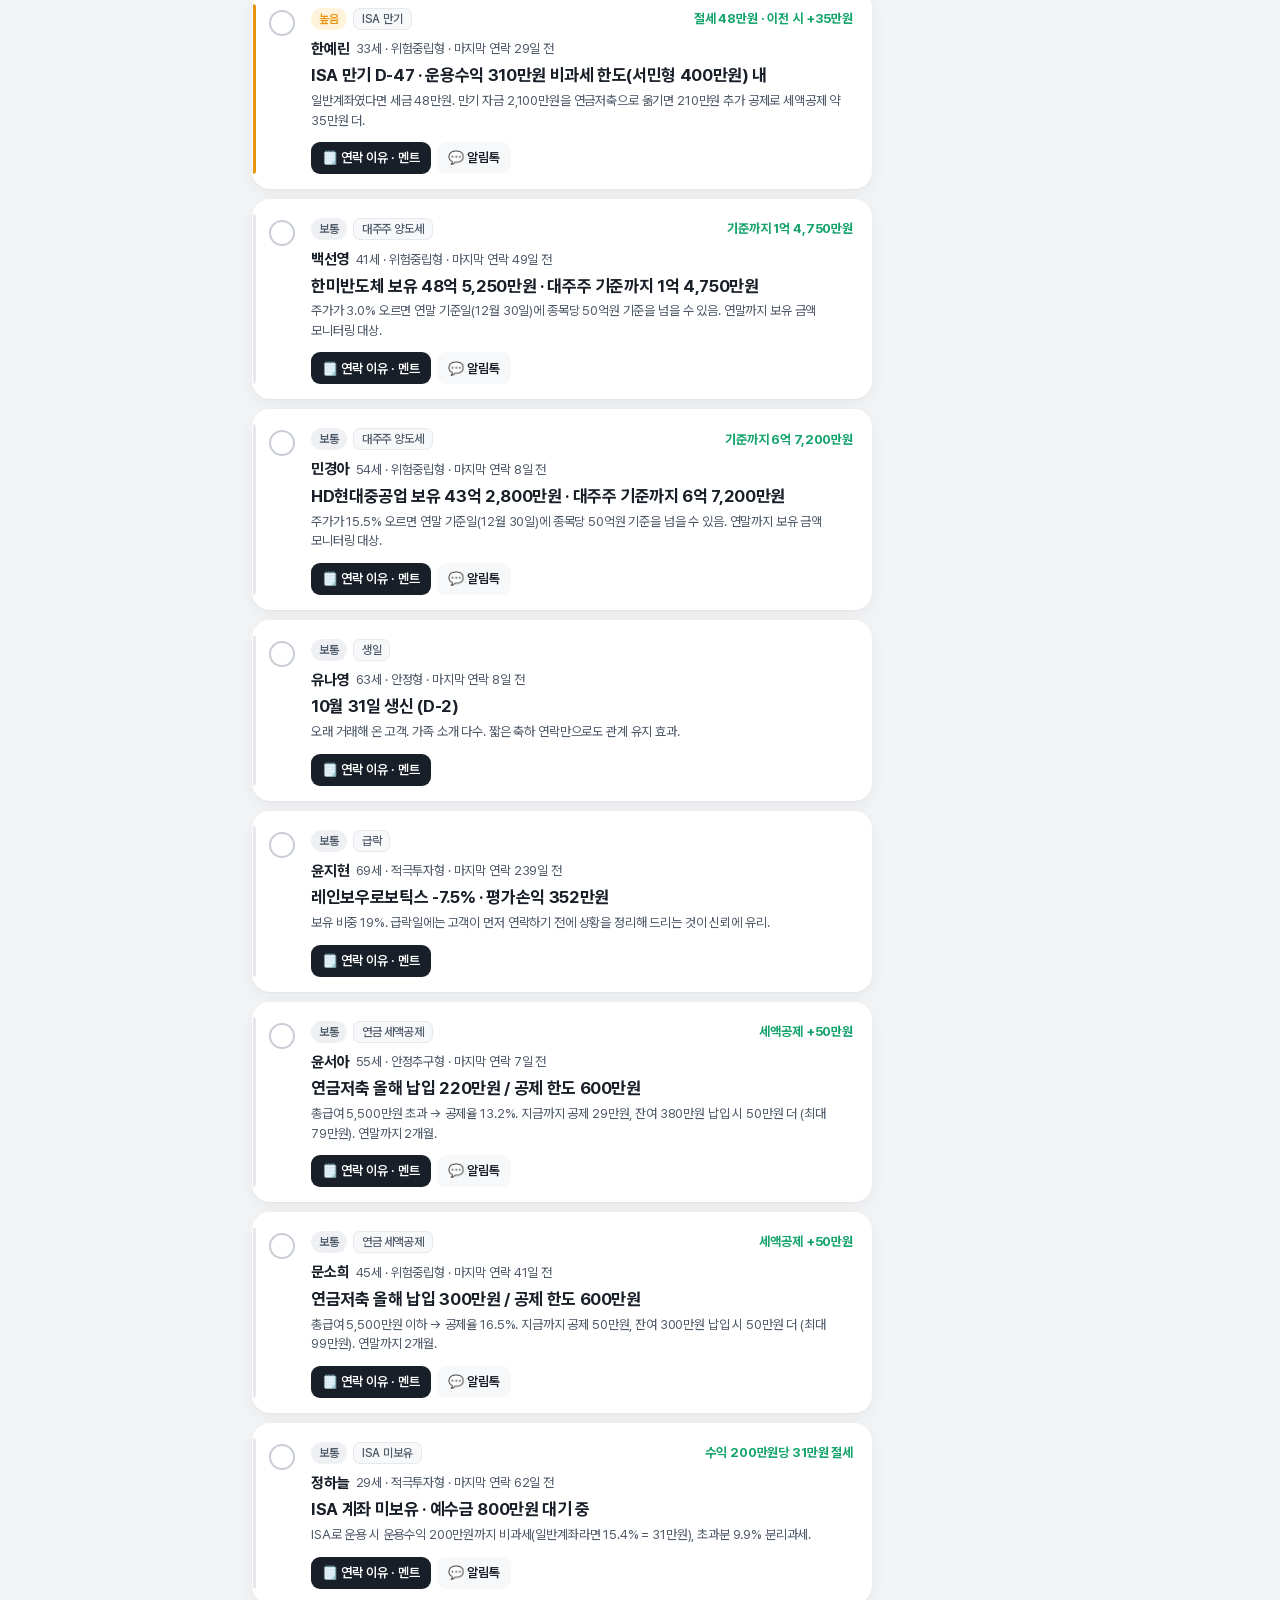
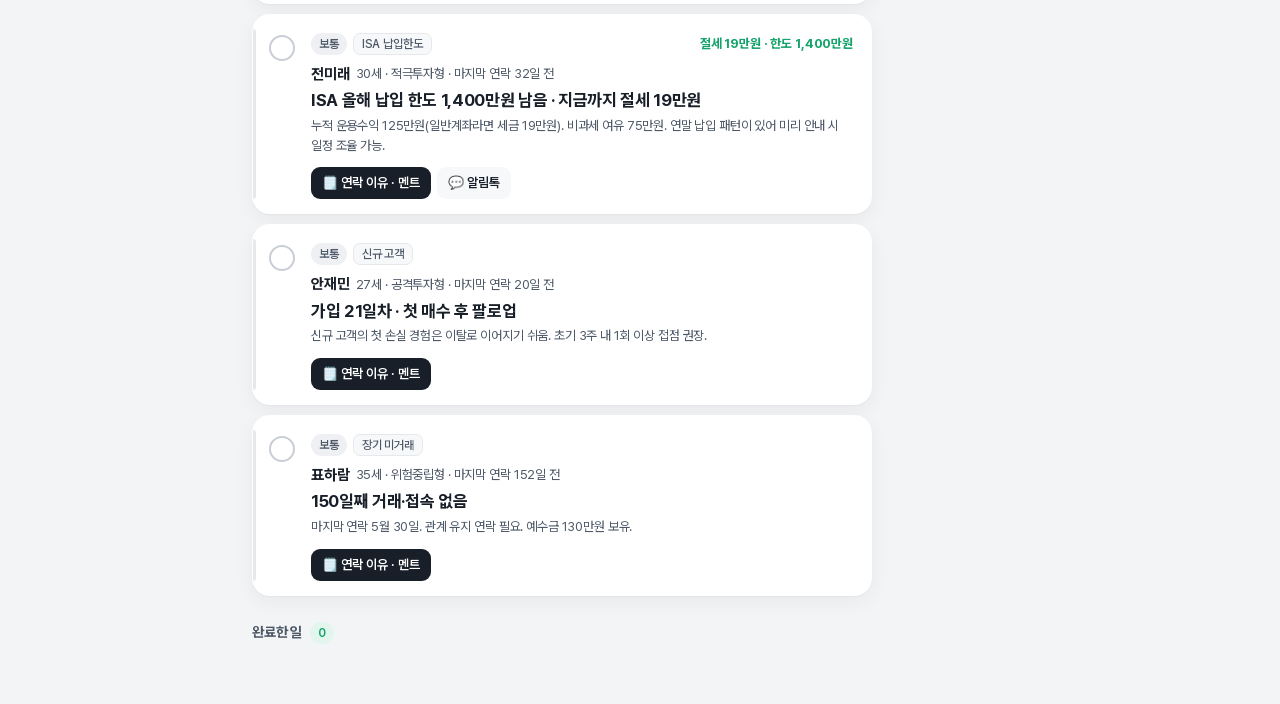
==== commit 748bef25: "워크스페이스 직원 전용 표시 (로고 '직원용' · 상단 '직원 전용 · PB 업무 화면' · 고객 폰 '고객이 보는 화면')" ====
--- a/index.html
+++ b/index.html
@@ -3,7 +3,7 @@
 <head>
 <meta charset="utf-8">
 <meta name="viewport" content="width=device-width, initial-scale=1">
-<title>사이로그 PB</title>
+<title>사이로그 PB · 직원 전용</title>
 <link rel="icon" type="image/svg+xml" href="logo.svg">
 <link rel="stylesheet" href="fonts.css"> <!-- Pretendard: 프로젝트 내 글꼴 파일 (fonts/) -->
 <link rel="stylesheet" href="styles.css">
@@ -18,6 +18,14 @@
 .logo-mark { width: 32px; height: 32px; flex: none; display: block; }   /* logo.svg: PB·고객 사이를 잇는 로그 */
 .logo-text { font-weight: 800; font-size: 18px; letter-spacing: -0.03em; line-height: 1.1; }
 .logo-text small { display: block; font-size: 11px; font-weight: 500; color: var(--fg3); letter-spacing: 0; }
+/* 직원 전용 표시: 고객이 보는 화면(알림톡·고객 폰)과 구분 */
+.staff-tag { display: inline-block; vertical-align: 3px; margin-left: 6px; padding: 2px 7px; border-radius: 6px; background: var(--fg); color: var(--surface); font-size: 10.5px; font-weight: 700; letter-spacing: 0; }
+.staff-badge { display: inline-flex; align-items: center; gap: 6px; height: 28px; padding: 0 10px; border-radius: 99px; background: var(--fg); color: var(--surface); font-size: 12px; font-weight: 700; white-space: nowrap; }
+.staff-badge svg { flex: none; }
+/* 시연 모드(고객 폰 패널 380px)로 본문이 좁아지면: 날짜 숨김 + 상단 바 줄바꿈 허용 */
+.topbar { flex-wrap: wrap; row-gap: 8px; }
+.topbar .search { flex: 0 1 220px; min-width: 150px; }
+@media (max-width: 1500px) { body.live .topbar .date { display: none; } }
 .nav-item {
   display: flex; align-items: center; gap: 10px; height: 42px; padding: 0 12px; border-radius: 12px;
   font-weight: 600; font-size: 14px; color: var(--fg2); width: 100%; text-align: left;
@@ -261,6 +269,7 @@
 .dt-head .d-name { font-size: 22px; }
 .dt-head .d-meta { font-size: 13px; margin-top: 2px; }
 .dt-head .acts { margin-left: auto; display: flex; gap: 8px; }
+.dt-head > div:not(.acts):not(.avatar) { flex: 1 1 0; min-width: 220px; }
 .dt-intro { margin: -4px 0 16px; padding-left: 14px; border-left: 3px solid var(--brand); }
 .dt-intro p { font-size: 17px; font-weight: 500; line-height: 1.5; letter-spacing: -.02em; color: var(--fg); text-wrap: pretty; }
 .dt-intro p b { font-weight: 700; }
@@ -532,7 +541,7 @@
 <body>
 <div class="app">
   <nav class="nav">
-    <div class="logo"><img class="logo-mark" src="logo.svg" alt=""><div class="logo-text">사이로그<small>유진투자증권 PB 워크스페이스</small></div></div>
+    <div class="logo"><img class="logo-mark" src="logo.svg" alt=""><div class="logo-text">사이로그<span class="staff-tag">직원용</span><small>유진투자증권 PB 업무 화면</small></div></div>
     <button class="nav-item active" data-view="todo"><span class="ico">☑</span>오늘 할 일<span class="badge" id="badge-todo">0</span></button>
     <button class="nav-item" data-view="customers"><span class="ico">👥</span>고객</button>
     <button class="nav-item" data-view="send"><span class="ico">💬</span>알림톡</button>
@@ -550,6 +559,7 @@
       <span class="spacer"></span>
       <button type="button" class="top-tab" id="tab-intro" data-intro>서비스 소개</button>
       <label class="search"><span>⌕</span><input id="q" type="search" placeholder="고객 이름 검색" autocomplete="off"></label>
+      <span class="staff-badge" title="이 화면은 PB(직원)만 사용합니다. 고객에게는 알림톡과 고객 폰 화면만 보입니다."><svg width="12" height="12" viewBox="0 0 24 24" fill="none" stroke="currentColor" stroke-width="2.6" stroke-linecap="round" stroke-linejoin="round" aria-hidden="true"><rect x="4" y="11" width="16" height="10" rx="2"/><path d="M8 11V7a4 4 0 0 1 8 0v4"/></svg>직원 전용 · PB 업무 화면</span>
       <span class="demo-badge">시연용 가상 화면 · 가상 고객</span>
     </header>
 
@@ -898,7 +908,7 @@
 
     $('#dt-head').innerHTML = `<button class="back" id="dt-back" aria-label="뒤로">‹</button><div class="avatar lg">${c.initial}</div>
       <div><div class="d-name">${esc(c.name)}</div><div class="d-meta">${c.age}세 · ${c.risk} · ${c.phone} · 마지막 연락 ${sinceLabel(c.last)}</div></div>
-      <div class="acts"><button class="btn dark" id="dt-call">📞 전화</button><button class="btn" id="dt-send" ${sendable ? '' : 'disabled style="opacity:.5"'}>💬 알림톡</button></div>`;
+      <div class="acts"><button class="btn dark" id="dt-call">📞 전화</button><button class="btn" id="dt-send" ${sendable ? '' : 'disabled style="opacity:.5"'}>💬 알림톡</button>${window.SAILOG_FUND && SAILOG_FUND.topBtn ? SAILOG_FUND.topBtn(c) : ''}</div>`;
     $('#dt-back').onclick = () => show(state.prev || 'customers');
     $('#dt-call').onclick = () => startCall(id);
     if (sendable) $('#dt-send').onclick = () => openSendModal(id);
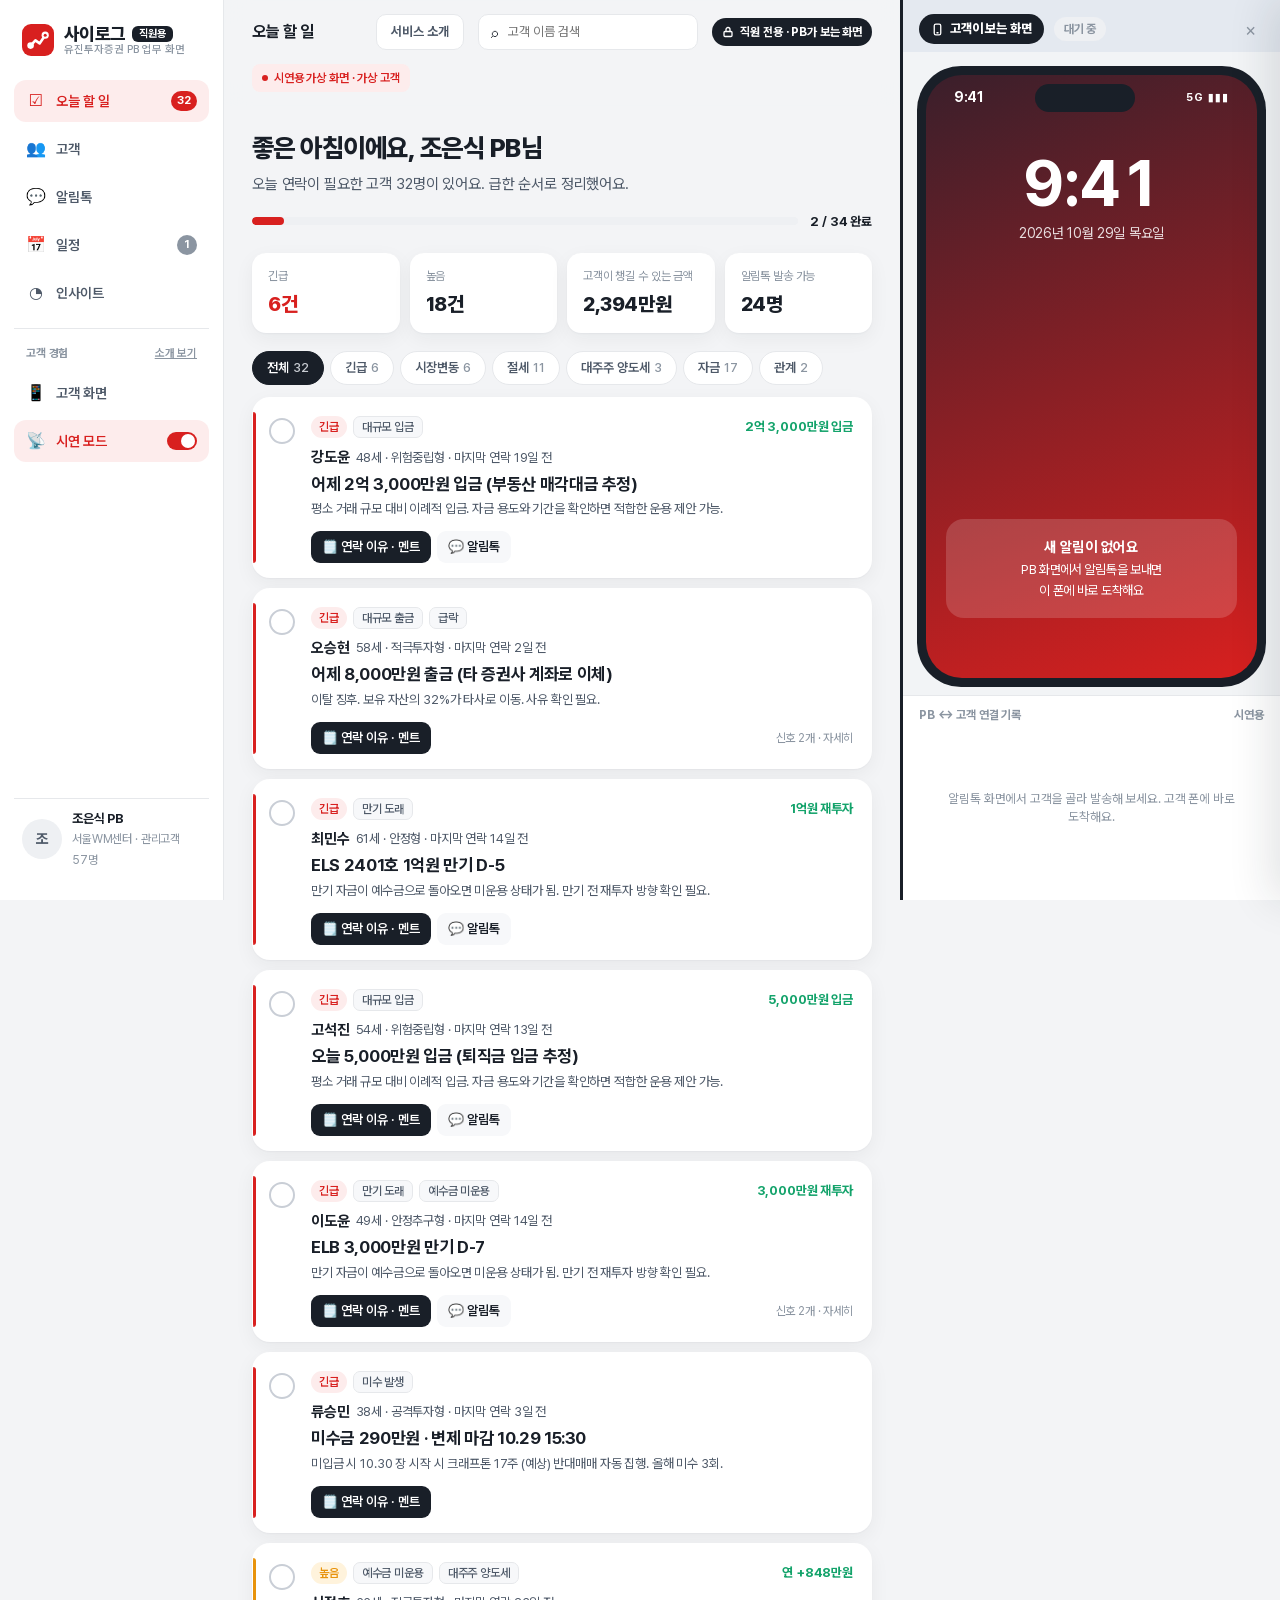
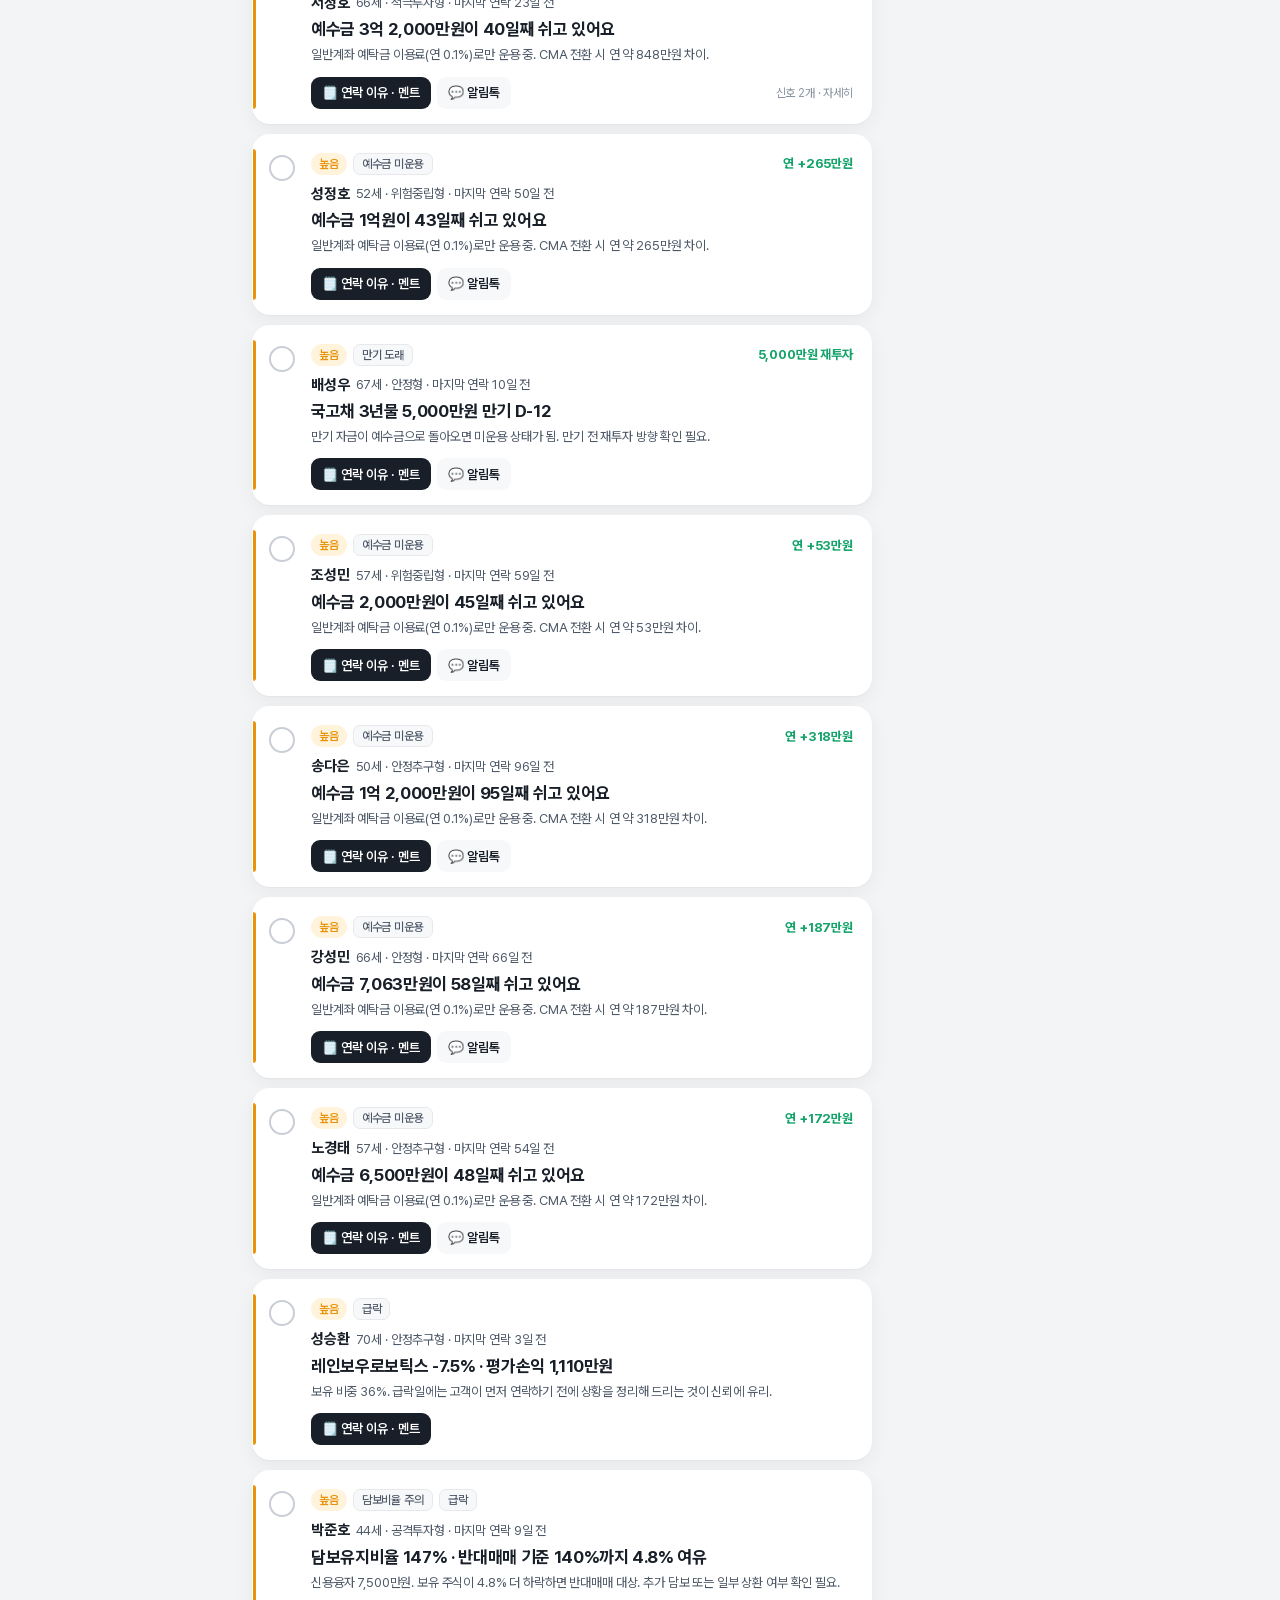
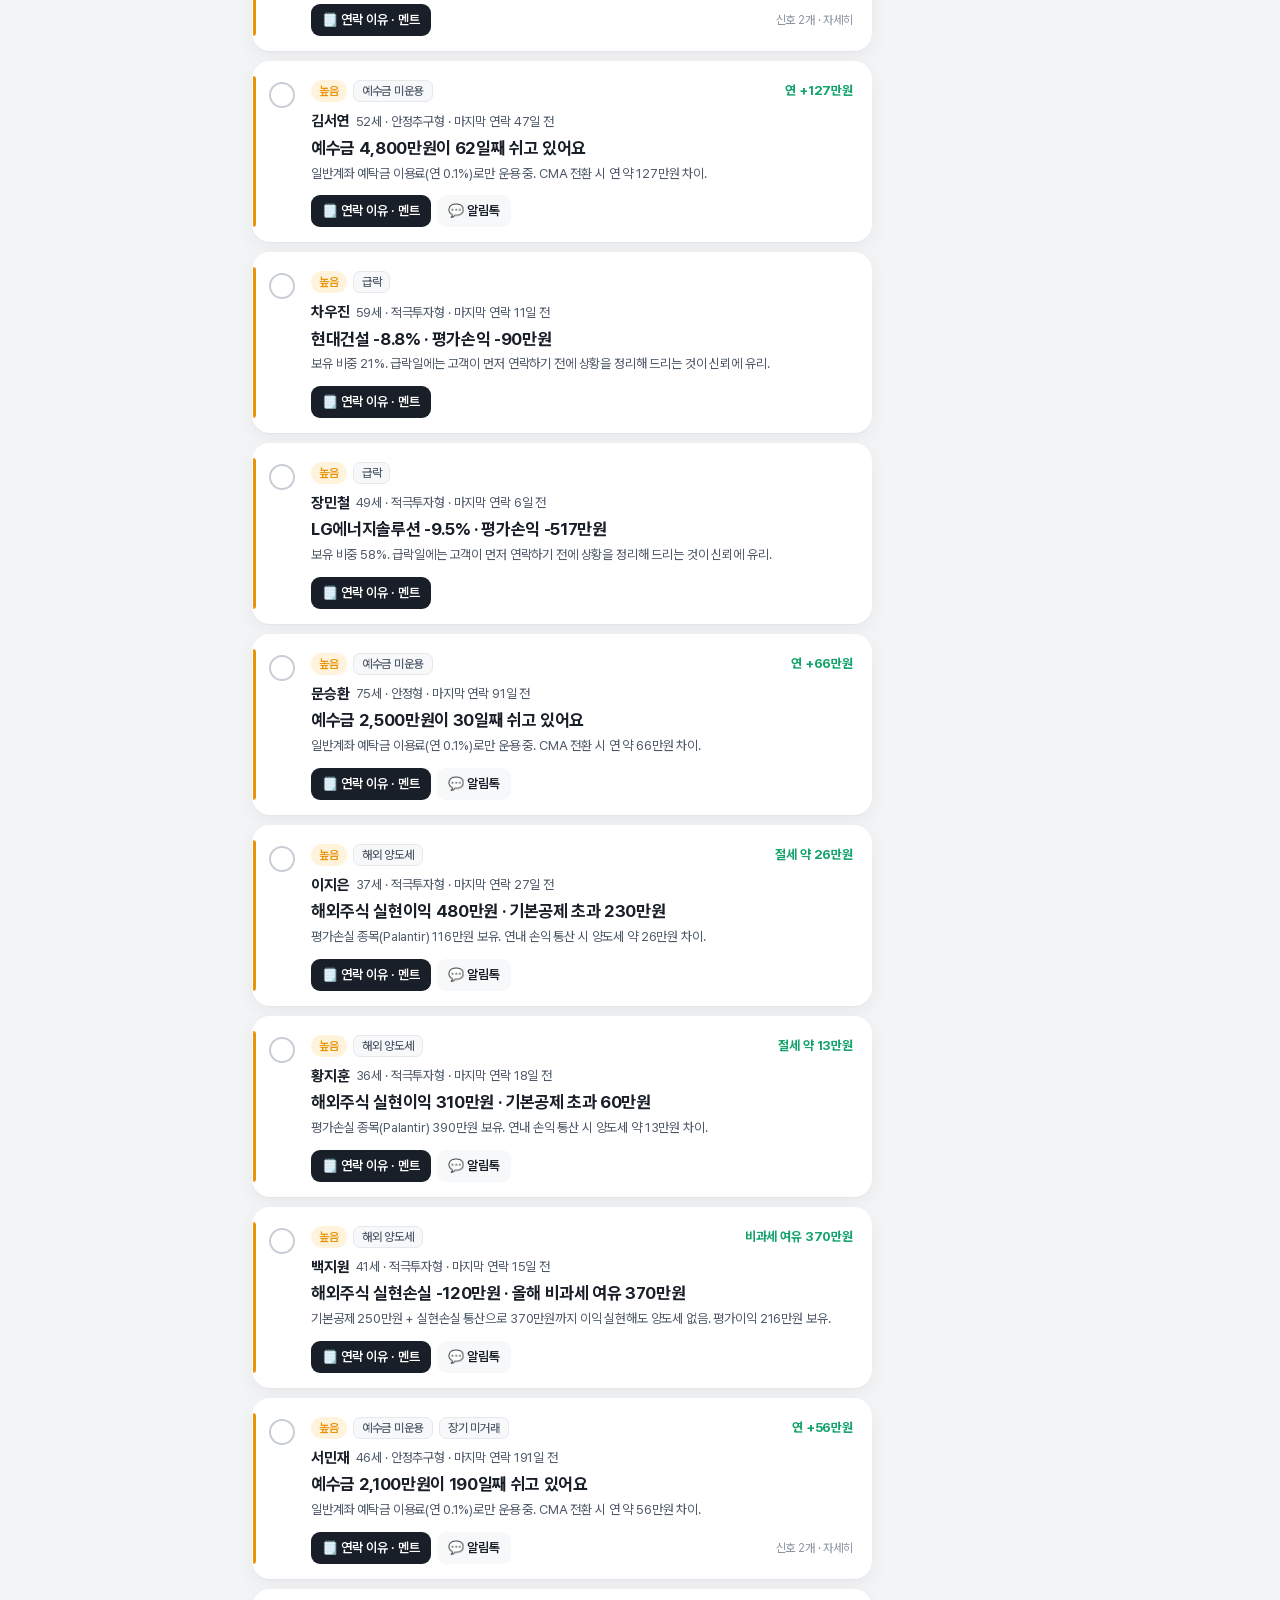
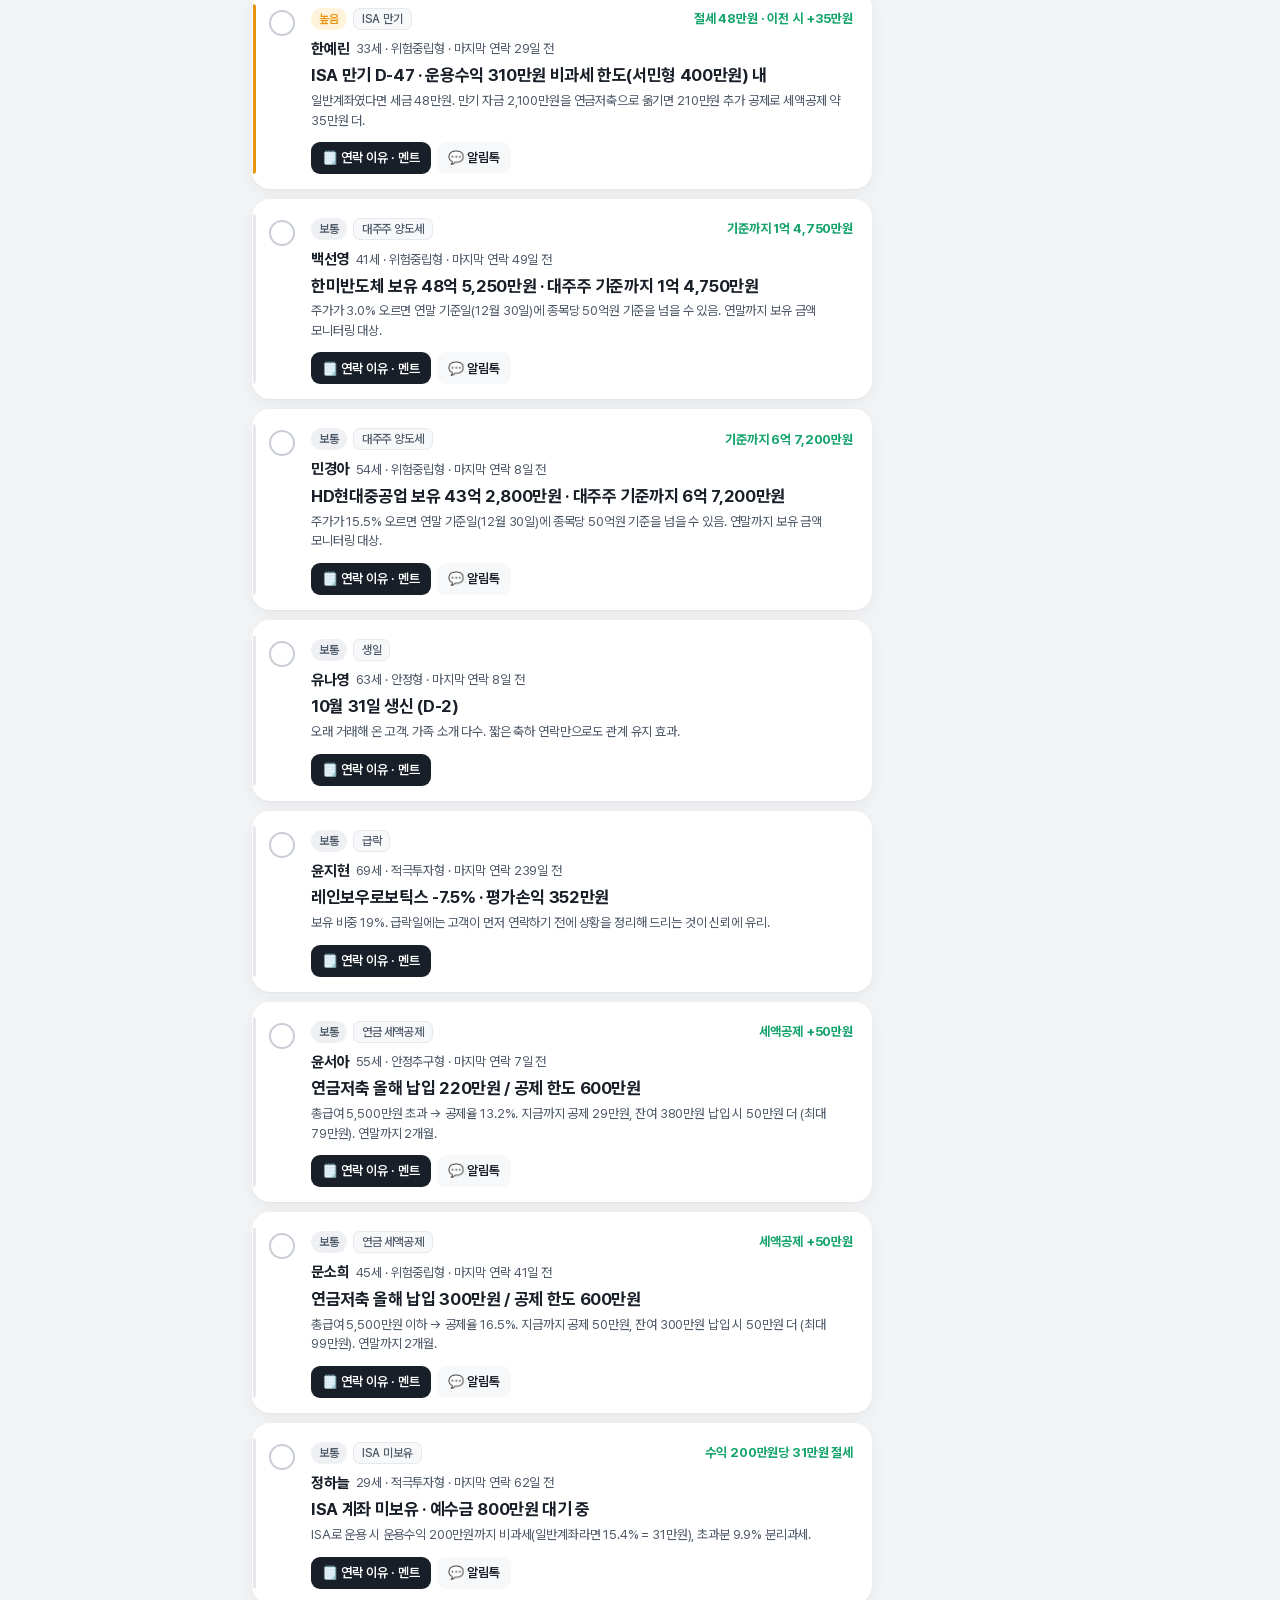
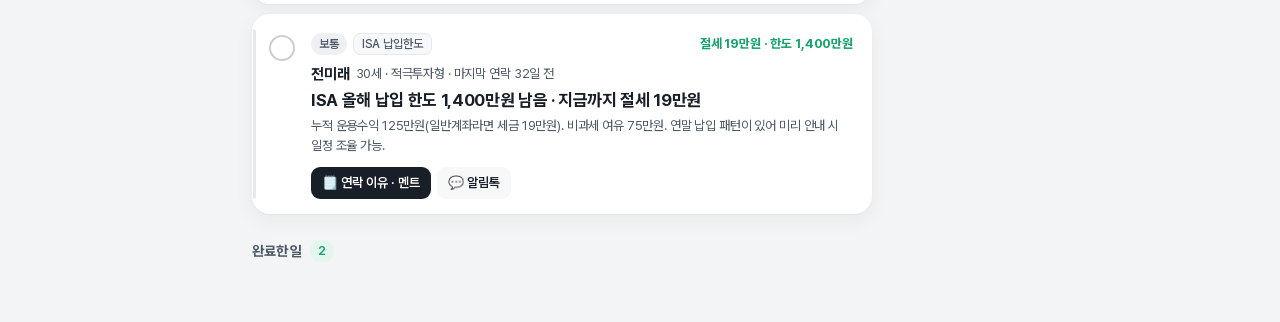
==== commit d8123a4d: "시연 모드 경계 강조: 진한 세로선 · 고객 폰 바탕 구분 · '고객이 보는 화면' / 'PB가 보는 화면' 라벨" ====
--- a/index.html
+++ b/index.html
@@ -187,6 +187,9 @@
   display: flex; flex-direction: column;
 }
 .drawer.open { transform: translateX(0); }
+/* 시연 모드: 고객 드로어가 열려 있는 동안 고객 폰 패널은 숨기고 드로어를 화면 오른쪽 끝에 (닫히면 다시 보임) */
+body.live.dw .lv { visibility: hidden; }
+body.live.dw .drawer { right: 0; }
 .drawer-head { display: flex; align-items: center; gap: 12px; padding: 18px 20px 14px; border-bottom: 1px solid var(--line); }
 .drawer-head .x { width: 32px; height: 32px; border-radius: 50%; background: var(--surface2); font-size: 18px; }
 .drawer-head .d-id { min-width: 0; line-height: 1.45; }
@@ -559,7 +562,7 @@
       <span class="spacer"></span>
       <button type="button" class="top-tab" id="tab-intro" data-intro>서비스 소개</button>
       <label class="search"><span>⌕</span><input id="q" type="search" placeholder="고객 이름 검색" autocomplete="off"></label>
-      <span class="staff-badge" title="이 화면은 PB(직원)만 사용합니다. 고객에게는 알림톡과 고객 폰 화면만 보입니다."><svg width="12" height="12" viewBox="0 0 24 24" fill="none" stroke="currentColor" stroke-width="2.6" stroke-linecap="round" stroke-linejoin="round" aria-hidden="true"><rect x="4" y="11" width="16" height="10" rx="2"/><path d="M8 11V7a4 4 0 0 1 8 0v4"/></svg>직원 전용 · PB 업무 화면</span>
+      <span class="staff-badge" title="이 화면은 PB(직원)만 사용합니다. 고객에게는 알림톡과 고객 폰 화면만 보입니다."><svg width="12" height="12" viewBox="0 0 24 24" fill="none" stroke="currentColor" stroke-width="2.6" stroke-linecap="round" stroke-linejoin="round" aria-hidden="true"><rect x="4" y="11" width="16" height="10" rx="2"/><path d="M8 11V7a4 4 0 0 1 8 0v4"/></svg>직원 전용 · PB가 보는 화면</span>
       <span class="demo-badge">시연용 가상 화면 · 가상 고객</span>
     </header>
 
@@ -695,7 +698,13 @@
 
   /* ---------- 상태 ---------- */
   const state = { view: 'todo', filter: 'all', done: new Set(), selected: null, sent: [], recip: new Set(), tpl: 'cma', talk: new Set() };
-  try { const d = JSON.parse(localStorage.getItem('sailog.done') || '[]'); d.forEach(x => state.done.add(x)); } catch (e) {}
+  try {
+    const raw = localStorage.getItem('sailog.done');
+    // 시연용: 처음 여는 화면에서 진행 게이지가 보이도록 우선순위 낮은 할 일 2개는 완료된 상태로 시작
+    const d = raw == null ? TODOS.slice(-2).map(t => t.id) : JSON.parse(raw);
+    d.forEach(x => state.done.add(x));
+    if (raw == null) localStorage.setItem('sailog.done', JSON.stringify(d));
+  } catch (e) {}
   const persist = () => { try { localStorage.setItem('sailog.done', JSON.stringify([...state.done])); } catch (e) {} };
 
   const PRI = { 3: '긴급', 2: '높음', 1: '보통' };
@@ -845,11 +854,15 @@
     if (sendable) $('#d-send').onclick = () => openSendModal(id);
     $('#d-done').onclick = () => { closeDrawer(); complete(id, document.querySelector(`.task[data-id="${id}"]`)); };
     document.querySelectorAll('[data-copy]').forEach(b => b.onclick = () => UI.copy(b.dataset.copy));
+    clearTimeout(state.dwTimer); document.body.classList.add('dw');
     $('#drawer').classList.add('open');
     if (!soft || window.innerWidth <= 1100) $('#scrim').classList.add('on');
     $('#drawer-body').scrollTop = 0;
   }
-  function closeDrawer() { $('#drawer').classList.remove('open'); $('#scrim').classList.remove('on'); state.selected = null; document.querySelectorAll('.task').forEach(el => el.classList.remove('selected')); }
+  function closeDrawer() {
+    $('#drawer').classList.remove('open'); $('#scrim').classList.remove('on'); state.selected = null;
+    // 닫히는 애니메이션(0.3초)이 끝난 뒤 고객 폰을 다시 보이게
+    clearTimeout(state.dwTimer); state.dwTimer = setTimeout(() => { if (!$('#drawer').classList.contains('open')) document.body.classList.remove('dw'); }, 320); document.querySelectorAll('.task').forEach(el => el.classList.remove('selected')); }
   $('#scrim').onclick = () => { closeDrawer(); closeModal(); };
   document.addEventListener('keydown', e => { if (e.key === 'Escape') { closeDrawer(); closeModal(); } });
 
@@ -1148,6 +1161,8 @@
   /* ---------- 알림톡 발송 모달 (고객 1명) ---------- */
   function openSendModal(id, tplKey) {
     const c = byId(id);
+    // 시연 모드: 발송 후 고객 폰에 도착하는 장면이 보이도록 드로어를 닫아 둔다
+    if (document.body.classList.contains('live') && $('#drawer').classList.contains('open')) closeDrawer();
     const options = [...new Set(c.signals.filter(s => s.template).map(s => s.template))];
     let tpl = tplKey && options.includes(tplKey) ? tplKey : options[0];
     const render = () => {
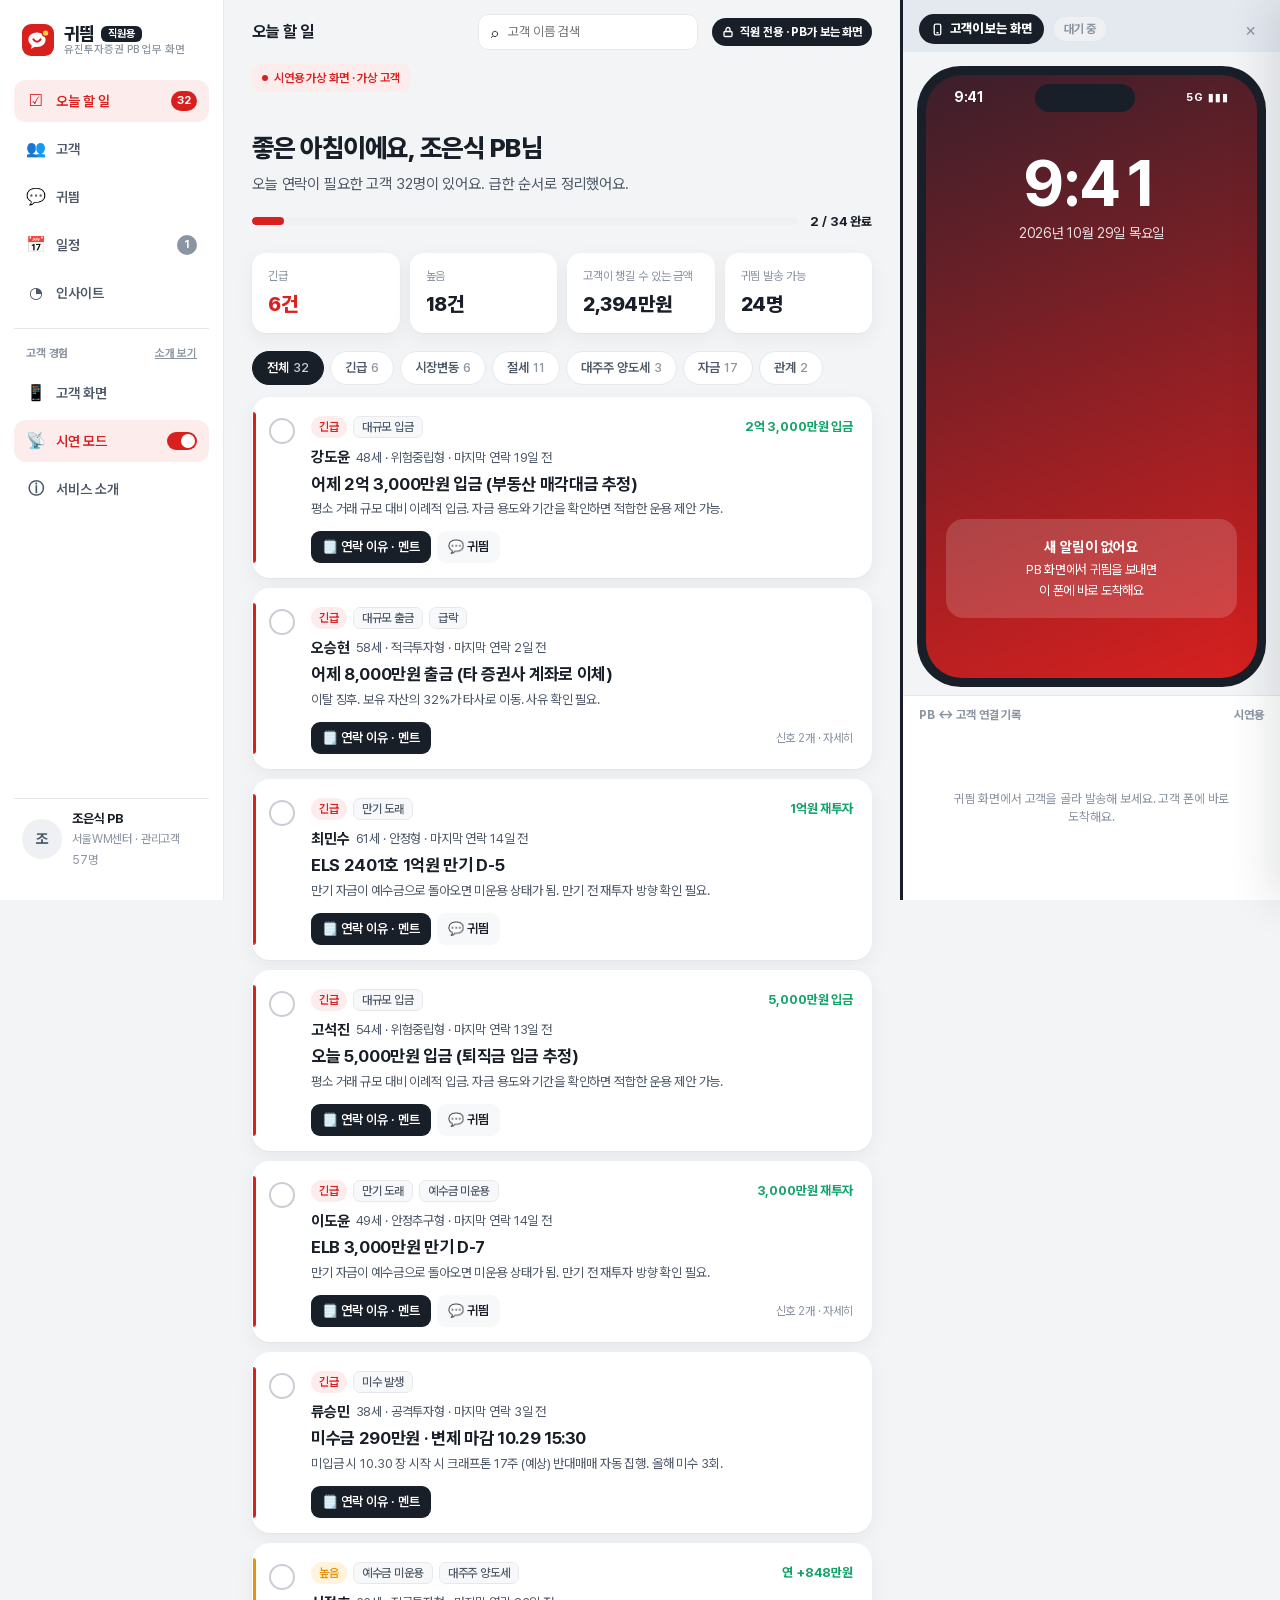
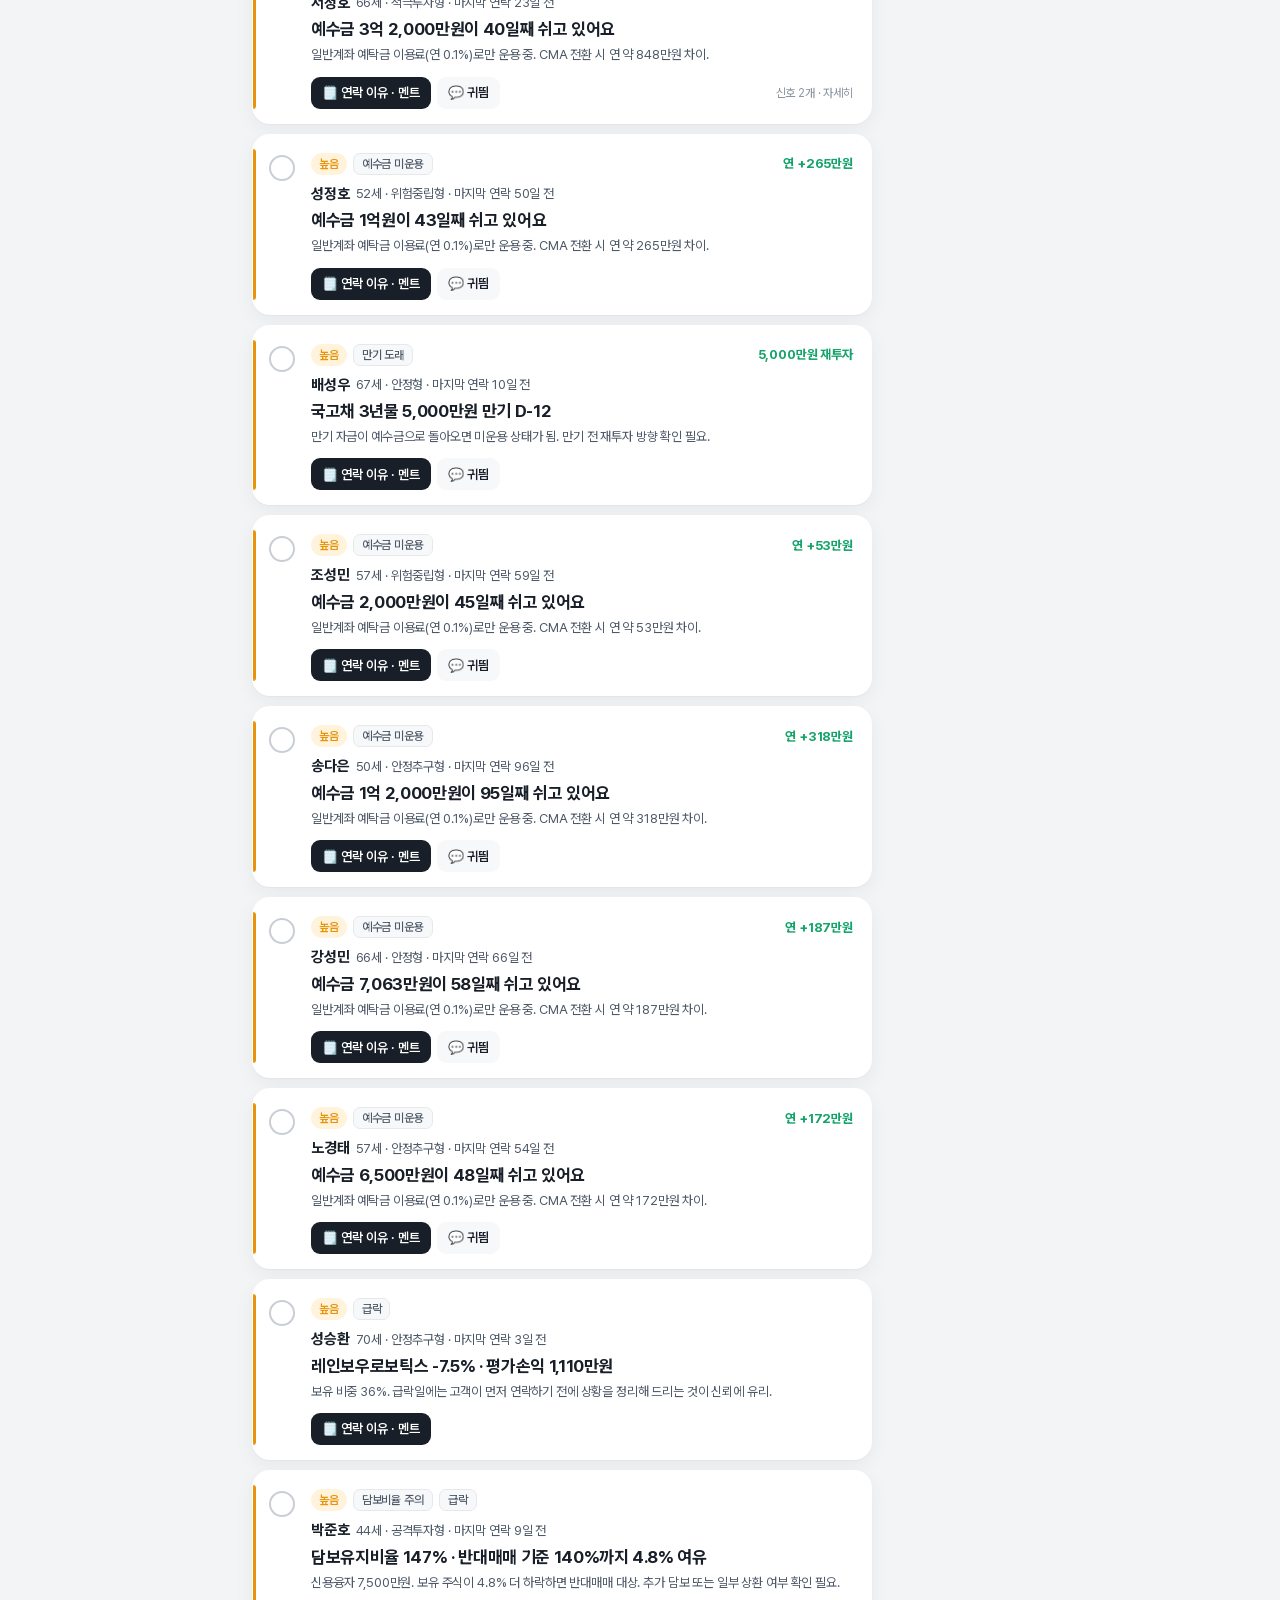
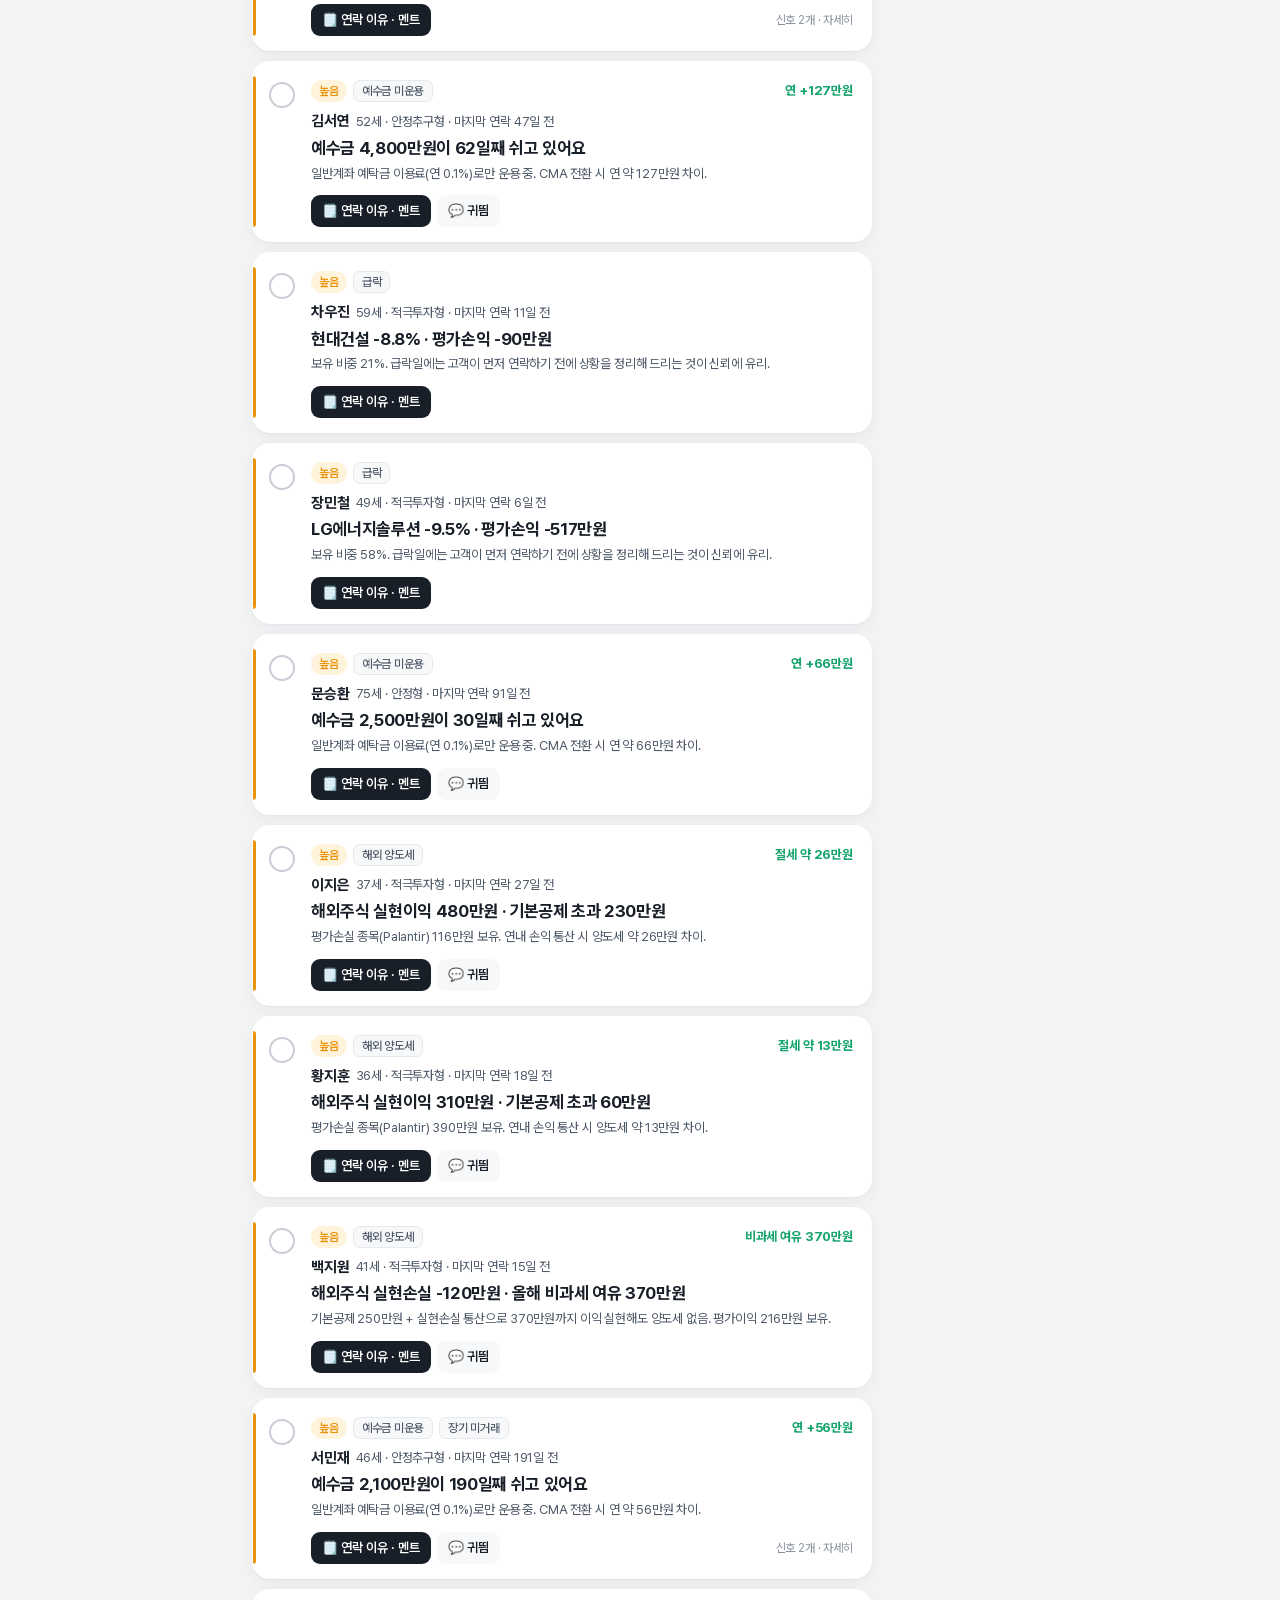
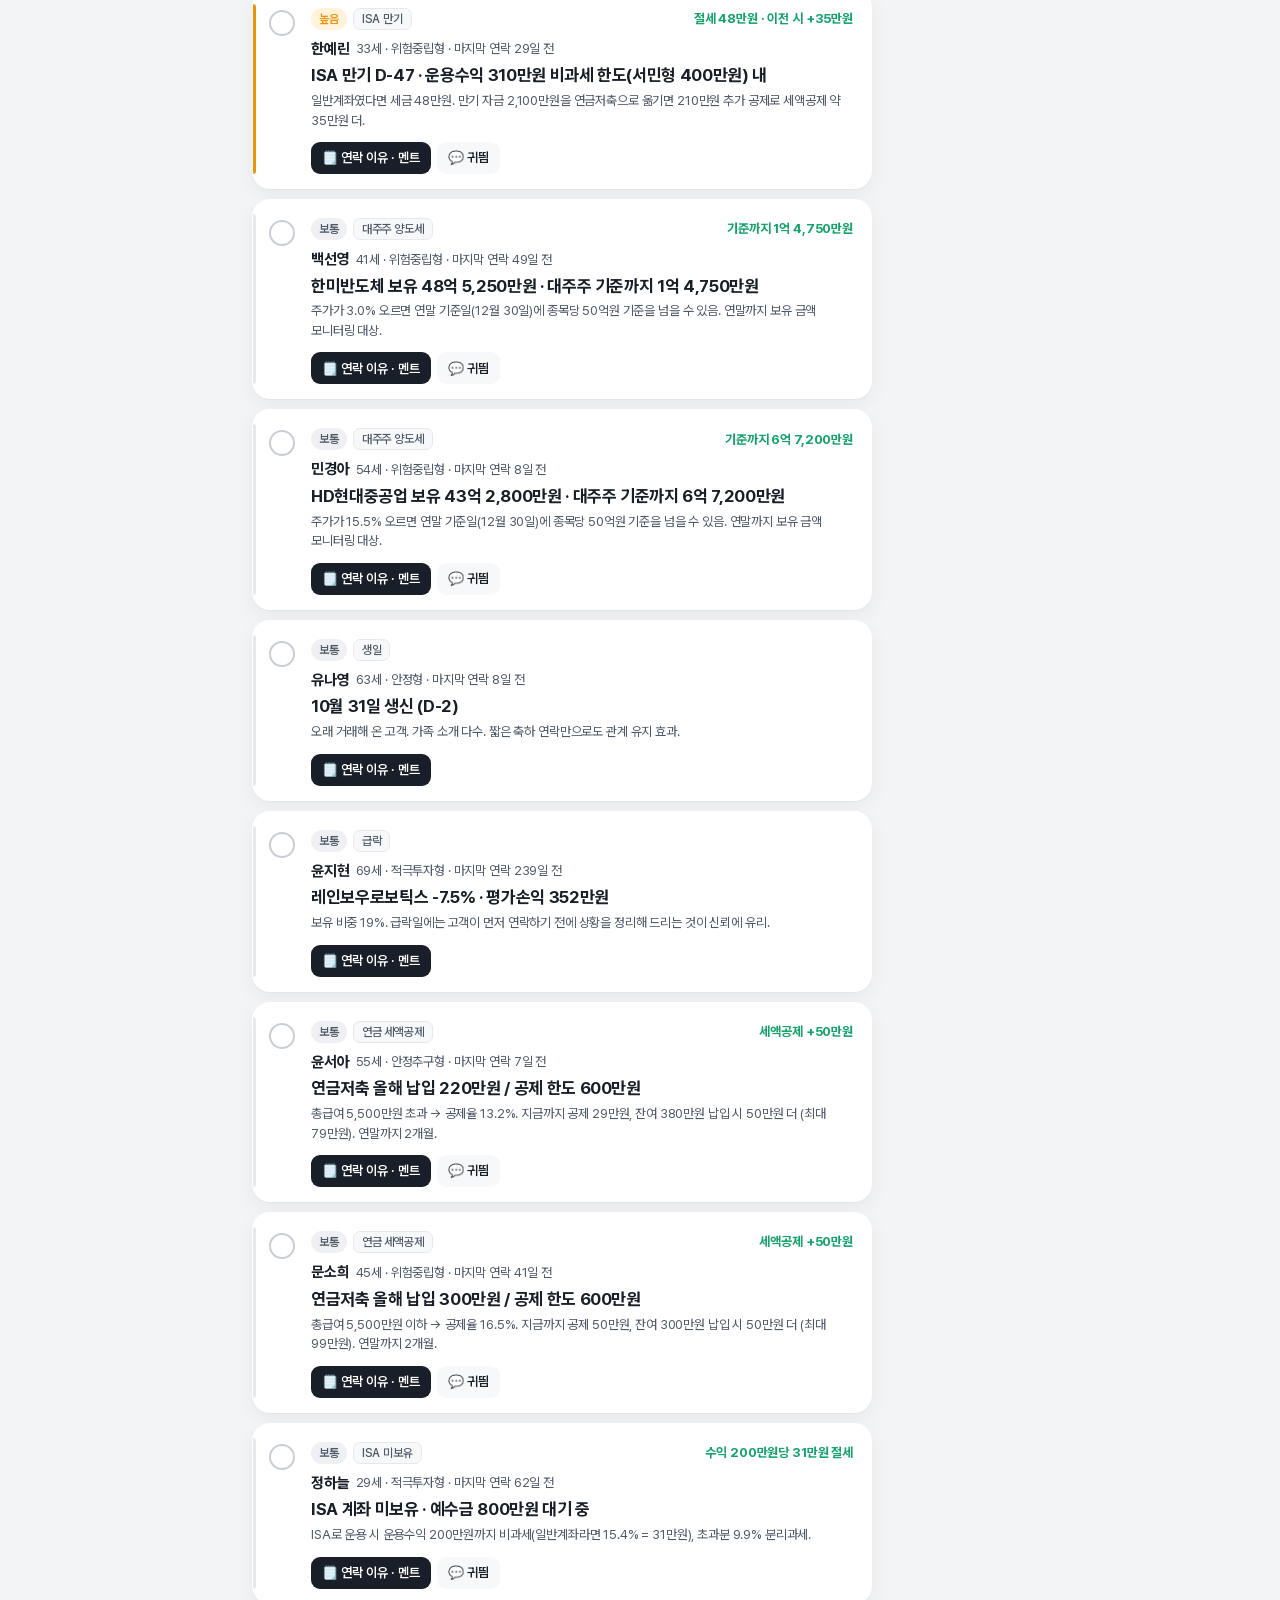
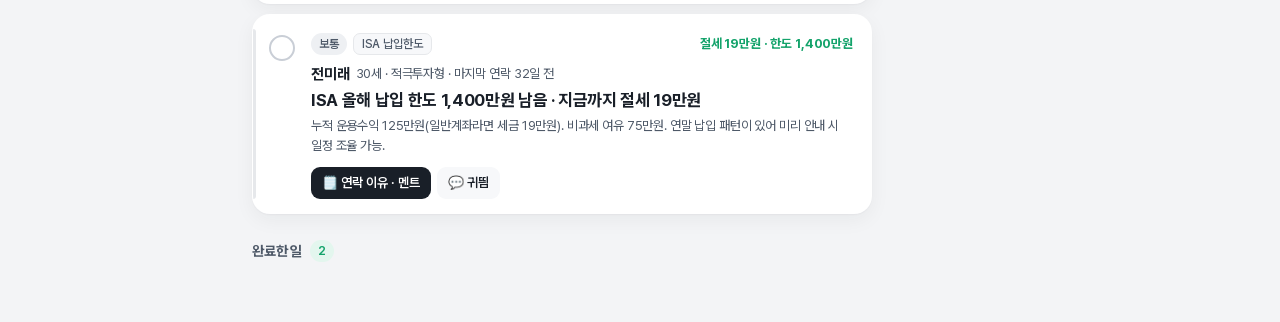
==== commit b8544fe5: "서비스명 사이로그 → 귀띔 변경 - 화면에 보이는 '사이로그'와 '알림톡'을 '귀띔'으로 통일 (귀띔 도착, 💬 귀띔 등) - 새 로고: 웃는 말풍선 + 새 알림 점 (logo.s" ====
--- a/index.html
+++ b/index.html
@@ -3,7 +3,7 @@
 <head>
 <meta charset="utf-8">
 <meta name="viewport" content="width=device-width, initial-scale=1">
-<title>사이로그 PB · 직원 전용</title>
+<title>귀띔 PB · 직원 전용</title>
 <link rel="icon" type="image/svg+xml" href="logo.svg">
 <link rel="stylesheet" href="fonts.css"> <!-- Pretendard: 프로젝트 내 글꼴 파일 (fonts/) -->
 <link rel="stylesheet" href="styles.css">
@@ -15,10 +15,10 @@
   display: flex; flex-direction: column; padding: 20px 14px; gap: 6px;
 }
 .logo { display: flex; align-items: center; gap: 10px; padding: 4px 8px 18px; }
-.logo-mark { width: 32px; height: 32px; flex: none; display: block; }   /* logo.svg: PB·고객 사이를 잇는 로그 */
+.logo-mark { width: 32px; height: 32px; flex: none; display: block; }   /* logo.svg: 웃는 말풍선 + 새 알림 점 */
 .logo-text { font-weight: 800; font-size: 18px; letter-spacing: -0.03em; line-height: 1.1; }
 .logo-text small { display: block; font-size: 11px; font-weight: 500; color: var(--fg3); letter-spacing: 0; }
-/* 직원 전용 표시: 고객이 보는 화면(알림톡·고객 폰)과 구분 */
+/* 직원 전용 표시: 고객이 보는 화면(귀띔·고객 폰)과 구분 */
 .staff-tag { display: inline-block; vertical-align: 3px; margin-left: 6px; padding: 2px 7px; border-radius: 6px; background: var(--fg); color: var(--surface); font-size: 10.5px; font-weight: 700; letter-spacing: 0; }
 .staff-badge { display: inline-flex; align-items: center; gap: 6px; height: 28px; padding: 0 10px; border-radius: 99px; background: var(--fg); color: var(--surface); font-size: 12px; font-weight: 700; white-space: nowrap; }
 .staff-badge svg { flex: none; }
@@ -146,7 +146,7 @@
 .toolbar { display: flex; gap: 8px; margin-bottom: 12px; flex-wrap: wrap; align-items: center; }
 .toolbar select { height: 36px; border-radius: 10px; border: 1px solid var(--line); background: var(--surface); padding: 0 10px; }
 
-/* ---------- 알림톡 발송 화면 ---------- */
+/* ---------- 귀띔 발송 화면 ---------- */
 .send-grid { display: grid; grid-template-columns: 1fr 380px; gap: 20px; align-items: start; }
 .tpl-list { display: grid; grid-template-columns: repeat(2, 1fr); gap: 10px; margin-bottom: 18px; }
 .tpl { background: var(--surface); border-radius: 14px; padding: 14px; box-shadow: var(--shadow); cursor: pointer; border: 1.5px solid transparent; text-align: left; }
@@ -244,7 +244,7 @@
 .scrim { position: fixed; inset: 0; background: rgba(25,31,40,.35); z-index: 30; opacity: 0; pointer-events: none; transition: opacity .25s; }
 .scrim.on { opacity: 1; pointer-events: auto; }
 
-/* ---------- 모달 (알림톡 발송 / 통화) ---------- */
+/* ---------- 모달 (귀띔 발송 / 통화) ---------- */
 .modal { position: fixed; inset: 0; z-index: 60; display: grid; place-items: center; padding: 20px; }
 .modal-card { background: var(--surface); border-radius: 22px; width: 100%; max-width: 820px; max-height: calc(100vh - 40px); overflow: auto; box-shadow: 0 30px 80px rgba(0,0,0,.3); }
 .modal-head { display: flex; align-items: center; gap: 12px; padding: 18px 22px; border-bottom: 1px solid var(--line); position: sticky; top: 0; background: var(--surface); z-index: 1; }
@@ -544,14 +544,15 @@
 <body>
 <div class="app">
   <nav class="nav">
-    <div class="logo"><img class="logo-mark" src="logo.svg" alt=""><div class="logo-text">사이로그<span class="staff-tag">직원용</span><small>유진투자증권 PB 업무 화면</small></div></div>
+    <div class="logo"><img class="logo-mark" src="logo.svg" alt=""><div class="logo-text">귀띔<span class="staff-tag">직원용</span><small>유진투자증권 PB 업무 화면</small></div></div>
     <button class="nav-item active" data-view="todo"><span class="ico">☑</span>오늘 할 일<span class="badge" id="badge-todo">0</span></button>
     <button class="nav-item" data-view="customers"><span class="ico">👥</span>고객</button>
-    <button class="nav-item" data-view="send"><span class="ico">💬</span>알림톡</button>
+    <button class="nav-item" data-view="send"><span class="ico">💬</span>귀띔</button>
     <button class="nav-item" data-view="calendar"><span class="ico">📅</span>일정<span class="badge gray" id="badge-cal" hidden>0</span></button>
     <button class="nav-item" data-view="insight"><span class="ico">◔</span>인사이트</button>
     <div class="nav-group">고객 경험</div>
     <button class="nav-item" data-view="cx"><span class="ico">📱</span>고객 화면</button> <!-- cx.js -->
+    <button class="nav-item" data-view="intro"><span class="ico">ⓘ</span>서비스 소개</button>
     <div class="nav-foot"><div class="avatar">조</div><div><b>조은식 PB</b><span>서울WM센터 · 관리고객 <span id="nav-cust-n">32</span>명</span></div></div>
   </nav>
 
@@ -560,9 +561,8 @@
       <h2 id="view-title">오늘 할 일</h2>
       <span class="date" id="today-label"></span>
       <span class="spacer"></span>
-      <button type="button" class="top-tab" id="tab-intro" data-intro>서비스 소개</button>
       <label class="search"><span>⌕</span><input id="q" type="search" placeholder="고객 이름 검색" autocomplete="off"></label>
-      <span class="staff-badge" title="이 화면은 PB(직원)만 사용합니다. 고객에게는 알림톡과 고객 폰 화면만 보입니다."><svg width="12" height="12" viewBox="0 0 24 24" fill="none" stroke="currentColor" stroke-width="2.6" stroke-linecap="round" stroke-linejoin="round" aria-hidden="true"><rect x="4" y="11" width="16" height="10" rx="2"/><path d="M8 11V7a4 4 0 0 1 8 0v4"/></svg>직원 전용 · PB가 보는 화면</span>
+      <span class="staff-badge" title="이 화면은 PB(직원)만 사용합니다. 고객에게는 귀띔과 고객 폰 화면만 보입니다."><svg width="12" height="12" viewBox="0 0 24 24" fill="none" stroke="currentColor" stroke-width="2.6" stroke-linecap="round" stroke-linejoin="round" aria-hidden="true"><rect x="4" y="11" width="16" height="10" rx="2"/><path d="M8 11V7a4 4 0 0 1 8 0v4"/></svg>직원 전용 · PB가 보는 화면</span>
       <span class="demo-badge">시연용 가상 화면 · 가상 고객</span>
     </header>
 
@@ -596,7 +596,7 @@
         </table></div>
       </section>
 
-      <!-- 알림톡 -->
+      <!-- 귀띔 -->
       <section id="view-send" hidden>
         <div class="send-grid">
           <div>
@@ -643,13 +643,13 @@
         </div>
       </section>
 
-      <!-- 고객 화면 : 고객이 받는 알림톡 이후 흐름 · 서비스 소개 (cx.js) -->
+      <!-- 고객 화면 : 고객이 받는 귀띔 이후 흐름 · 서비스 소개 (cx.js) -->
       <section id="view-cx" hidden></section>
 
       <!-- 서비스 소개: 상단 '서비스 소개' 탭. 고객 편(landing.html) · PB 편(pb.html)을 ?embed 로 띄움 -->
       <section id="view-intro" hidden>
         <div class="intro-head"><div class="intro-seg" role="group" aria-label="소개 페이지"><button type="button" class="on" data-intro-page="landing.html">고객 편</button><button type="button" data-intro-page="pb.html">PB 편</button></div>
-          <span class="muted" style="font-size:13px">사이로그가 고객과 PB의 일을 어떻게 바꾸는지 소개해요.</span></div>
+          <span class="muted" style="font-size:13px">귀띔이 고객과 PB의 일을 어떻게 바꾸는지 소개해요.</span></div>
         <iframe class="intro-frame" id="intro-frame" title="서비스 소개 (시연용 가상)"></iframe>
       </section>
     </div>
@@ -673,7 +673,7 @@
 <script src="calendar.js"></script>  <!-- 캘린더 · 통화 요약 · 준법 알림 UI -->
 <script src="cx.js"></script>
 <script src="live.js"></script>      <!-- 시연 모드: PB 작업 ↔ 고객 폰 실시간 연결 -->        <!-- 고객 화면 탭: customer.html · landing.html 임베드 + 진입 버튼 -->
-<script src="custfilter.js"></script> <!-- 고객 목록: 빠른 보기 + 기능별 상세 필터 + 일괄 알림톡 -->
+<script src="custfilter.js"></script> <!-- 고객 목록: 빠른 보기 + 기능별 상세 필터 + 일괄 귀띔 -->
 <script>
 /* 시세 상태 배지: 실제 시세 적용 여부 · 출처 · 기준 시각 */
 (() => {
@@ -714,7 +714,7 @@
   $('#today-label').textContent = TODAY.toLocaleDateString('ko-KR', { year: 'numeric', month: 'long', day: 'numeric', weekday: 'long' });
 
   /* ---------- 내비 ---------- */
-  const TITLES = { todo: '오늘 할 일', customers: '고객', send: '알림톡', calendar: '일정', insight: '인사이트', detail: '고객 상세', cx: '고객 화면', intro: '서비스 소개' };
+  const TITLES = { todo: '오늘 할 일', customers: '고객', send: '귀띔', calendar: '일정', insight: '인사이트', detail: '고객 상세', cx: '고객 화면', intro: '서비스 소개' };
   /* 서비스 소개 탭: 처음 열 때 고객 편을 띄우고, 고객 편 / PB 편 전환 */
   function introPage(src) {
     const f = $('#intro-frame'), url = src + '?embed';
@@ -722,14 +722,12 @@
     if (window.SAILOG_SETFRAME) SAILOG_SETFRAME(f, url); else if (f.getAttribute('src') !== url) f.setAttribute('src', url);
   }
   document.querySelectorAll('[data-intro-page]').forEach(b => b.onclick = () => introPage(b.dataset.introPage));
-  $('#tab-intro').onclick = () => show('intro');
   function show(view) {
     if (view !== 'detail') state.prev = view;
     state.view = view;
     document.querySelectorAll('.nav-item').forEach(b => b.classList.toggle('active', b.dataset.view === (view === 'detail' ? 'customers' : view)));
     ['todo', 'customers', 'send', 'calendar', 'insight', 'detail', 'cx', 'intro'].forEach(v => { $('#view-' + v).hidden = v !== view; });
     $('#view-title').textContent = TITLES[view];
-    $('#tab-intro').classList.toggle('on', view === 'intro');
     if (view === 'intro' && !$('#intro-frame').getAttribute('src') && !$('#intro-frame').srcdoc) introPage('landing.html');
     if (view === 'customers') renderCustomers();
     if (view === 'send') renderSend();
@@ -757,7 +755,7 @@
       ['긴급', open.filter(t => t.pri === 3).length + '건', 'brand'],
       ['높음', open.filter(t => t.pri === 2).length + '건'],
       ['고객이 챙길 수 있는 금액', won(benefit)],
-      ['알림톡 발송 가능', open.filter(t => t.signals.some(s => s.template)).length + '명'],
+      ['귀띔 발송 가능', open.filter(t => t.signals.some(s => s.template)).length + '명'],
     ].map(([k, v, c]) => `<div class="stat"><span>${k}</span><b class="${c || ''}">${v}</b></div>`).join('');
     $('#filters').innerHTML = FILTERS.map(([k, l]) => { const n = open.filter(t => matchKey(t, k)).length; return `<button class="filter ${state.filter === k ? 'active' : ''}" data-f="${k}">${l}<span class="n">${n}</span></button>`; }).join('');
     document.querySelectorAll('.filter').forEach(b => b.onclick = () => { state.filter = b.dataset.f; renderTodo(); });
@@ -795,7 +793,7 @@
         <p class="task-why">${esc(t.main.why)}</p>
         <div class="task-actions">
           <button class="btn sm ${state.talk.has(t.id) ? '' : 'dark'}" data-act="script">${state.talk.has(t.id) ? '멘트 접기' : '🗒️ 연락 이유 · 멘트'}</button>
-          ${t.signals.some(s => s.template) ? `<button class="btn sm" data-act="send">💬 알림톡</button>` : ''}
+          ${t.signals.some(s => s.template) ? `<button class="btn sm" data-act="send">💬 귀띔</button>` : ''}
           ${t.signals.length > 1 ? `<span class="task-more">신호 ${t.signals.length}개 · 자세히</span>` : ''}
         </div>
         ${state.talk.has(t.id) ? talkHTML(t) : ''}
@@ -835,10 +833,10 @@
       <details class="script-box" ${i === 0 ? 'open' : ''}><summary>멘트 (AI 초안)</summary><div class="script">${esc(s.script)}<button class="cp" data-copy="${esc(s.script)}">복사</button></div></details></div>`;
     $('#drawer-body').innerHTML = `
       <div class="d-actions">
-        <button class="btn ${sendable ? 'dark' : ''}" id="d-send" ${sendable ? '' : 'disabled style="opacity:.5" title="오늘 신호는 알림톡 양식이 없어 직접 연락으로 안내해요"'}>💬 알림톡</button>
+        <button class="btn ${sendable ? 'dark' : ''}" id="d-send" ${sendable ? '' : 'disabled style="opacity:.5" title="오늘 신호는 귀띔 양식이 없어 직접 연락으로 안내해요"'}>💬 귀띔</button>
         <button class="btn" id="d-done" ${state.done.has(id) ? 'disabled style="opacity:.5"' : ''}>✓ 완료</button>
       </div>
-      ${sendable ? '' : '<div class="d-hint">오늘 신호는 알림톡 양식이 없어 아래 멘트로 직접 연락해요.</div>'}
+      ${sendable ? '' : '<div class="d-hint">오늘 신호는 귀띔 양식이 없어 아래 멘트로 직접 연락해요.</div>'}
       <div class="d-sec"><h4>계좌 요약</h4><div class="kv">
         <div><span>총자산</span><b class="num">${won(c.total)}</b></div>
         <div><span>예수금</span><b class="num">${won(c.cash)}</b><em class="${c.idle >= 30 ? '' : 'calm'}">${c.idle}일 미운용</em></div>
@@ -850,7 +848,7 @@
       <div class="d-sec"><h4>AI 분석</h4><div class="ai"><div class="lbl">◆ 거래 로그 기반 투자성향 분석</div>${analysisKeywords(c).filter(g => g.items.length).map(g => `<div class="kw-row"><span class="kw-lbl">${esc(g.label)}</span><div class="kw-chips">${g.items.map(k => kwHTML({ ...k, sm: true })).join('')}</div></div>`).join('')}</div></div>
       <div class="d-sec"><h4>보유 종목 ${c.holdings.length}</h4>${c.holdings.map(h => `<div class="hold"><div><b>${esc(h.name)}</b> <span class="muted" style="font-size:11px">${h.code}</span><small>${h.qty.toLocaleString()}주 · 평단 ${h.mkt === 'US' ? '$' + h.avg.toLocaleString() : h.avg.toLocaleString() + '원'} · 비중 ${Math.round(h.value / c.total * 100)}%</small></div><div class="r num"><b>${won(h.value)}</b><small class="${h.pnl >= 0 ? 'up' : 'down'}">${h.pnl >= 0 ? '+' : ''}${won(h.pnl)} (${pct(h.pnlPct)})</small><small class="muted">오늘 ${pct(h.chg)}</small></div></div>`).join('')}</div>
       <div class="d-sec"><h4>거래 · 입출금 기록 <span class="muted" style="font-weight:500">최근 ${c.logs.length}건</span></h4>${c.logs.map(l => `<div class="log"><span class="d">${fmtDate(l.date)}</span><span><span class="ty ty-${{ '매수': 'buy', '매도': 'sell', '입금': 'in', '출금': 'out' }[l.type] || 'etc'}">${esc(l.type)}</span>${esc(l.desc)}</span><span class="num ${l.amount == null || l.amount < 0 ? 'muted' : ''}">${l.amount == null ? '' : (l.amount >= 0 ? '+' : '') + won(l.amount)}</span></div>`).join('')}</div>
-      <div class="d-sec"><h4>알림톡 이력</h4>${[...state.sent.filter(s => s.id === id).map(s => ({ date: 'today', template: s.tpl, status: '발송됨' })), ...c.history].map(h => `<div class="hist"><span class="d">${h.date === 'today' ? '오늘' : fmtDate(h.date)}</span><span>${esc(TEMPLATES[h.template].name)}</span><span class="pill ${h.status === '읽음' || h.status === '발송됨' ? 'ok' : ''} st">${h.status}</span></div>`).join('') || '<div class="muted" style="font-size:13px">발송 이력이 없어요.</div>'}</div>`;
+      <div class="d-sec"><h4>귀띔 이력</h4>${[...state.sent.filter(s => s.id === id).map(s => ({ date: 'today', template: s.tpl, status: '발송됨' })), ...c.history].map(h => `<div class="hist"><span class="d">${h.date === 'today' ? '오늘' : fmtDate(h.date)}</span><span>${esc(TEMPLATES[h.template].name)}</span><span class="pill ${h.status === '읽음' || h.status === '발송됨' ? 'ok' : ''} st">${h.status}</span></div>`).join('') || '<div class="muted" style="font-size:13px">발송 이력이 없어요.</div>'}</div>`;
     if (sendable) $('#d-send').onclick = () => openSendModal(id);
     $('#d-done').onclick = () => { closeDrawer(); complete(id, document.querySelector(`.task[data-id="${id}"]`)); };
     document.querySelectorAll('[data-copy]').forEach(b => b.onclick = () => UI.copy(b.dataset.copy));
@@ -921,7 +919,7 @@
 
     $('#dt-head').innerHTML = `<button class="back" id="dt-back" aria-label="뒤로">‹</button><div class="avatar lg">${c.initial}</div>
       <div><div class="d-name">${esc(c.name)}</div><div class="d-meta">${c.age}세 · ${c.risk} · ${c.phone} · 마지막 연락 ${sinceLabel(c.last)}</div></div>
-      <div class="acts"><button class="btn dark" id="dt-call">📞 전화</button><button class="btn" id="dt-send" ${sendable ? '' : 'disabled style="opacity:.5"'}>💬 알림톡</button>${window.SAILOG_FUND && SAILOG_FUND.topBtn ? SAILOG_FUND.topBtn(c) : ''}</div>`;
+      <div class="acts"><button class="btn dark" id="dt-call">📞 전화</button><button class="btn" id="dt-send" ${sendable ? '' : 'disabled style="opacity:.5"'}>💬 귀띔</button>${window.SAILOG_FUND && SAILOG_FUND.topBtn ? SAILOG_FUND.topBtn(c) : ''}</div>`;
     $('#dt-back').onclick = () => show(state.prev || 'customers');
     $('#dt-call').onclick = () => startCall(id);
     if (sendable) $('#dt-send').onclick = () => openSendModal(id);
@@ -1009,14 +1007,14 @@
     drawBalance(c, state.balRange || 90);
   }
 
-  /* ---------- 접촉 이력 카드 (알림톡 · 펀드 안내 알림톡 · 통화) ---------- */
+  /* ---------- 접촉 이력 카드 (귀띔 · 펀드 안내 귀띔 · 통화) ---------- */
   function contactHTML(c, calls) {
     const id = c.id;
     const contacts = [...state.sent.filter(s => s.id === id).map(s => ({ date: 'today', template: s.tpl, status: '발송됨' })), ...c.history];
     const funds = window.SAILOG_FUND && SAILOG_FUND.sentLog ? SAILOG_FUND.sentLog(id) : [];
     return `<div class="dt-card span" id="dt-contact"><h3>접촉 이력 <span>마지막 연락 ${fmtDate(c.last)} · ${sinceLabel(c.last)}</span></h3>
       ${funds.map(s => `<div class="hist"><span class="d">${fmtDate(s.at)}</span><span>카카오 메시지(광고) · 펀드 정보 안내 · ${esc(s.name)}</span><span class="pill ok st">발송됨</span></div>`).join('')}
-      ${contacts.map(h => `<div class="hist"><span class="d">${h.date === 'today' ? '오늘' : fmtDate(h.date)}</span><span>알림톡 · ${esc(TEMPLATES[h.template].name)}</span><span class="pill ${h.status === '읽음' || h.status === '발송됨' ? 'ok' : ''} st">${h.status}</span></div>`).join('')}
+      ${contacts.map(h => `<div class="hist"><span class="d">${h.date === 'today' ? '오늘' : fmtDate(h.date)}</span><span>귀띔 · ${esc(TEMPLATES[h.template].name)}</span><span class="pill ${h.status === '읽음' || h.status === '발송됨' ? 'ok' : ''} st">${h.status}</span></div>`).join('')}
       ${calls.map(r => `<div class="hist" data-call="${r.id}" style="cursor:pointer"><span class="d">${fmtDate(r.date)}</span><span>통화 (${r.dir}) · ${esc(r.topics.slice(0, 2).join(' · ') || '상담')}</span><span class="pill ${r.flags.length ? 'pri-3' : ''} st">${r.flags.length ? '준법 주의' : '완료'}</span></div>`).join('')}</div>`;
   }
   addEventListener('sailog:fundsent', (e) => {
@@ -1158,7 +1156,7 @@
   }
   function closeModal() { clearInterval(callTimer); clearInterval(sttTimer); CAL.clearModal(); $('#modal-root').innerHTML = ''; if (!$('#drawer').classList.contains('open') || window.innerWidth > 1100) $('#scrim').classList.remove('on'); }
 
-  /* ---------- 알림톡 발송 모달 (고객 1명) ---------- */
+  /* ---------- 귀띔 발송 모달 (고객 1명) ---------- */
   function openSendModal(id, tplKey) {
     const c = byId(id);
     // 시연 모드: 발송 후 고객 폰에 도착하는 장면이 보이도록 드로어를 닫아 둔다
@@ -1170,8 +1168,8 @@
         <h4 style="font-size:13px;color:var(--fg3);margin-bottom:10px">${esc(c.name)} 고객님에게 보낼 템플릿</h4>
         <div class="tpl-select">${options.map(k => `<button class="tpl-opt ${k === tpl ? 'active' : ''}" data-k="${k}"><span class="em">${TEMPLATES[k].emoji}</span><div><b>${esc(TEMPLATES[k].name)}</b><span>오늘 신호에서 자동 추천</span></div></button>`).join('')}</div>
         <p class="muted" style="font-size:12px;margin:14px 0 10px;line-height:1.5">내용은 고객 계좌 로그를 바탕으로 자동 생성됩니다. 발송 전 미리보기를 확인하세요. 투자 권유 표현은 포함되지 않습니다.</p>
-        <button class="btn primary lg block" id="send-one">알림톡 발송 (시연)</button>
-      </div><div>${UI.phoneHTML(UI.alimtalkHTML(c, tpl))}</div></div>`, '알림톡 보내기');
+        <button class="btn primary lg block" id="send-one">귀띔 발송 (시연)</button>
+      </div><div>${UI.phoneHTML(UI.alimtalkHTML(c, tpl))}</div></div>`, '귀띔 보내기');
       document.querySelectorAll('.tpl-opt').forEach(b => b.onclick = () => { tpl = b.dataset.k; render(); });
       $('#send-one').onclick = () => { send([id], tpl); closeModal(); };
     };
@@ -1179,7 +1177,7 @@
   }
   function send(ids, tpl) {
     ids.forEach(id => state.sent.push({ id, tpl, at: Date.now() }));
-    UI.toast(`${ids.length === 1 ? byId(ids[0]).name + ' 고객에게' : ids.length + '명에게'} '${TEMPLATES[tpl].name}' 알림톡을 보냈어요 (시연)`);
+    UI.toast(`${ids.length === 1 ? byId(ids[0]).name + ' 고객에게' : ids.length + '명에게'} '${TEMPLATES[tpl].name}' 귀띔을 보냈어요 (시연)`);
     if (window.SAILOG_LIVE) SAILOG_LIVE.onSend(ids, tpl);   // live.js: 시연 모드면 고객 폰에 도착
     if (state.selected) openDrawer(state.selected, true);
     if (state.view === 'send') renderSend();
@@ -1212,7 +1210,7 @@
     if (state.view !== 'customers') show('customers'); else renderCustomers();
   });
 
-  /* ---------- 알림톡 발송 화면 ---------- */
+  /* ---------- 귀띔 발송 화면 ---------- */
   function renderSend() {
     const keys = Object.keys(TEMPLATES);
     const recommended = (k) => CUSTOMERS.filter(c => c.signals.some(s => s.template === k));
@@ -1237,7 +1235,7 @@
   function renderInsight() {
     const totalAUM = CUSTOMERS.reduce((a, c) => a + c.total, 0);
     const idleCash = CUSTOMERS.filter(c => c.idle >= 30).reduce((a, c) => a + c.cash, 0);
-    $('#ins-stats').innerHTML = [['관리 고객', CUSTOMERS.length + '명'], ['관리 자산', won(totalAUM)], ['30일+ 미운용 예수금', won(idleCash), 'brand'], ['오늘 발송한 알림톡', state.sent.length + '건']].map(([k, v, c]) => `<div class="stat"><span>${k}</span><b class="${c || ''}">${v}</b></div>`).join('');
+    $('#ins-stats').innerHTML = [['관리 고객', CUSTOMERS.length + '명'], ['관리 자산', won(totalAUM)], ['30일+ 미운용 예수금', won(idleCash), 'brand'], ['오늘 발송한 귀띔', state.sent.length + '건']].map(([k, v, c]) => `<div class="stat"><span>${k}</span><b class="${c || ''}">${v}</b></div>`).join('');
     const bars = (el, pairs) => { const max = Math.max(...pairs.map(p => p[1]), 1); $(el).innerHTML = pairs.map(([k, v]) => `<div class="bar-row"><span>${esc(k)}</span><div class="track"><div class="fill" style="width:${v / max * 100}%"></div></div><span class="v num">${v}명</span></div>`).join(''); };
     const sec = {}; CUSTOMERS.forEach(c => c.profile.sectors.slice(0, 2).forEach(s => { sec[s.sector] = (sec[s.sector] || 0) + 1; }));
     bars('#ins-sectors', Object.entries(sec).sort((a, b) => b[1] - a[1]).slice(0, 8));
--- a/styles.css
+++ b/styles.css
@@ -1,5 +1,5 @@
 /* ============================================================
-   사이로그 — 공용 스타일
+   귀띔 — 공용 스타일
    방향: 토스의 여백·둥근 카드 + 애플의 절제. 유진 레드는 포인트로만.
    ============================================================ */
 :root {
@@ -110,7 +110,7 @@
 #toast.show { opacity: 1; transform: translateX(-50%) translateY(0); pointer-events: auto; }
 #toast button { color: #FF8A8A; font-weight: 700; }
 
-/* ---------- 카카오 알림톡 렌더 ---------- */
+/* ---------- 카카오톡 귀띔 렌더 ---------- */
 .phone {
   width: 360px; max-width: 100%; aspect-ratio: 360 / 740; background: #111; border-radius: 44px; padding: 12px;
   box-shadow: 0 20px 60px rgba(0,0,0,.25), inset 0 0 0 2px #2a2a2a; margin: 0 auto;
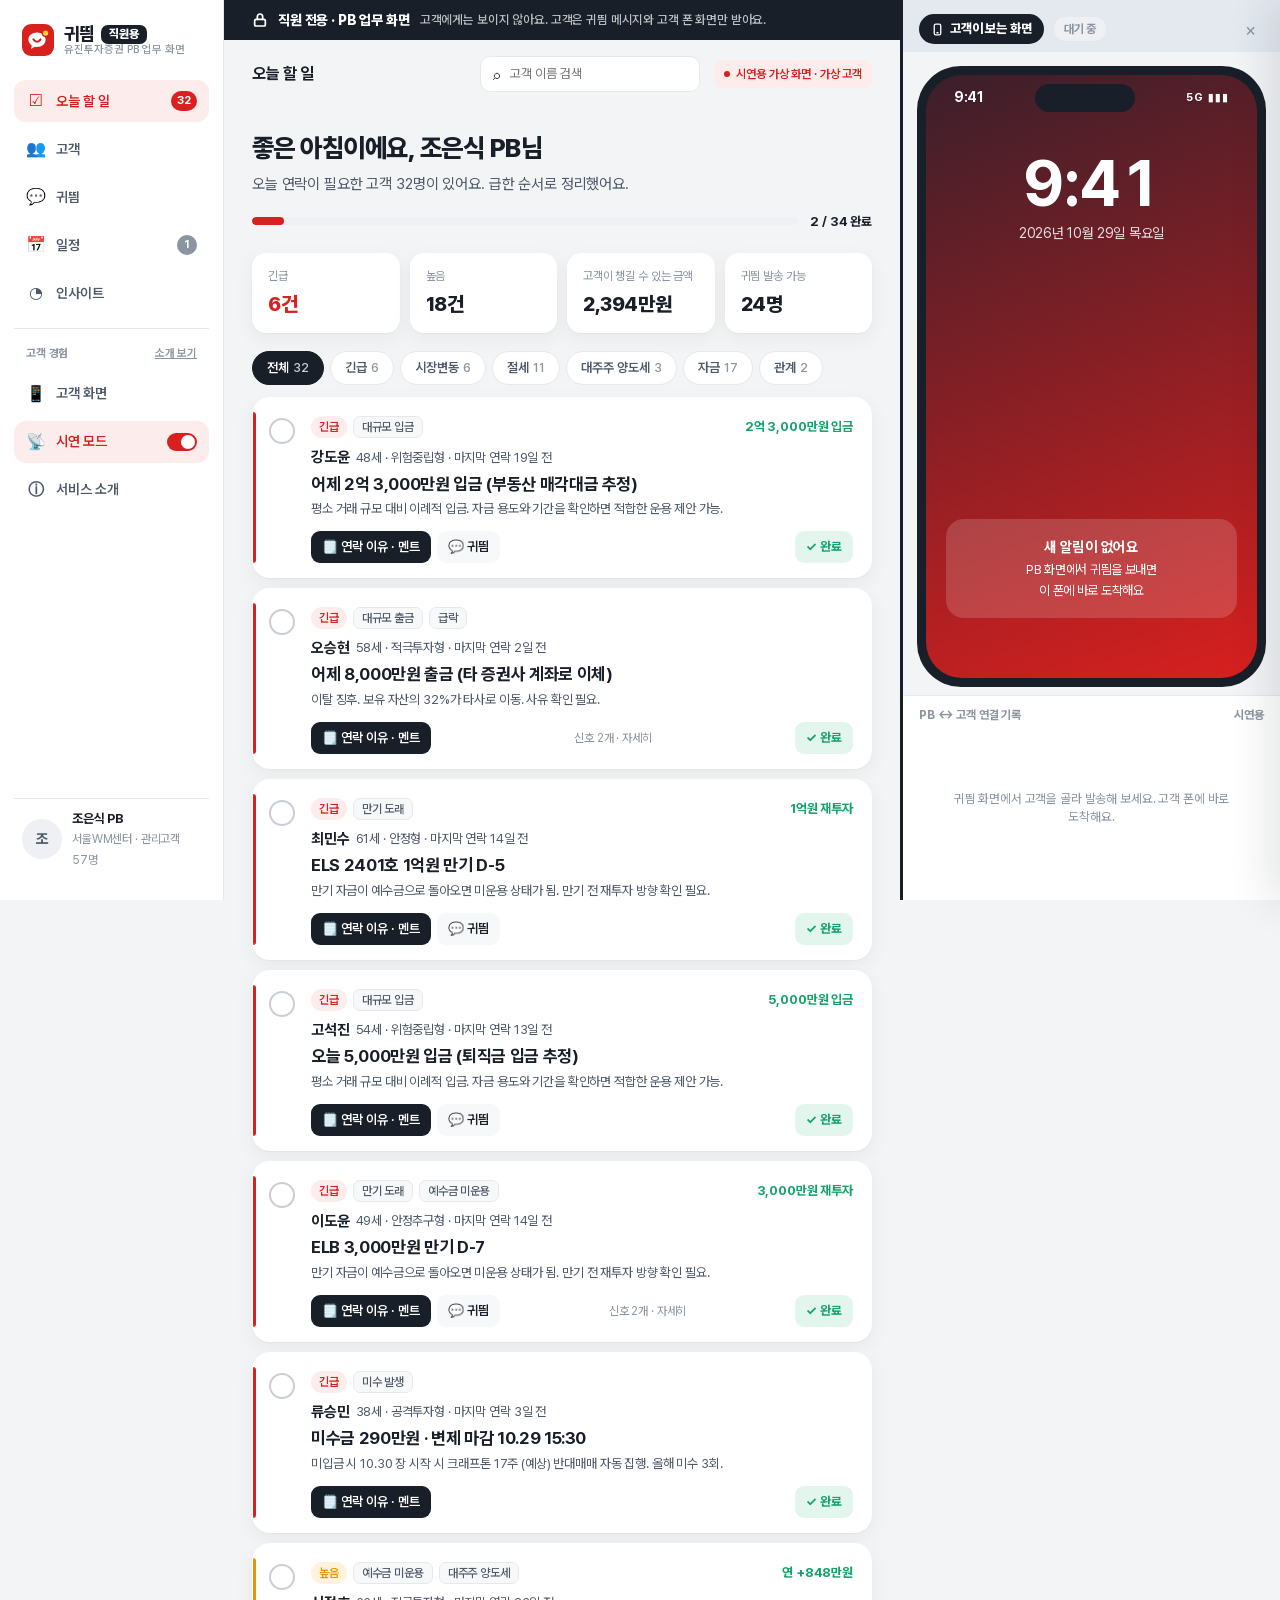
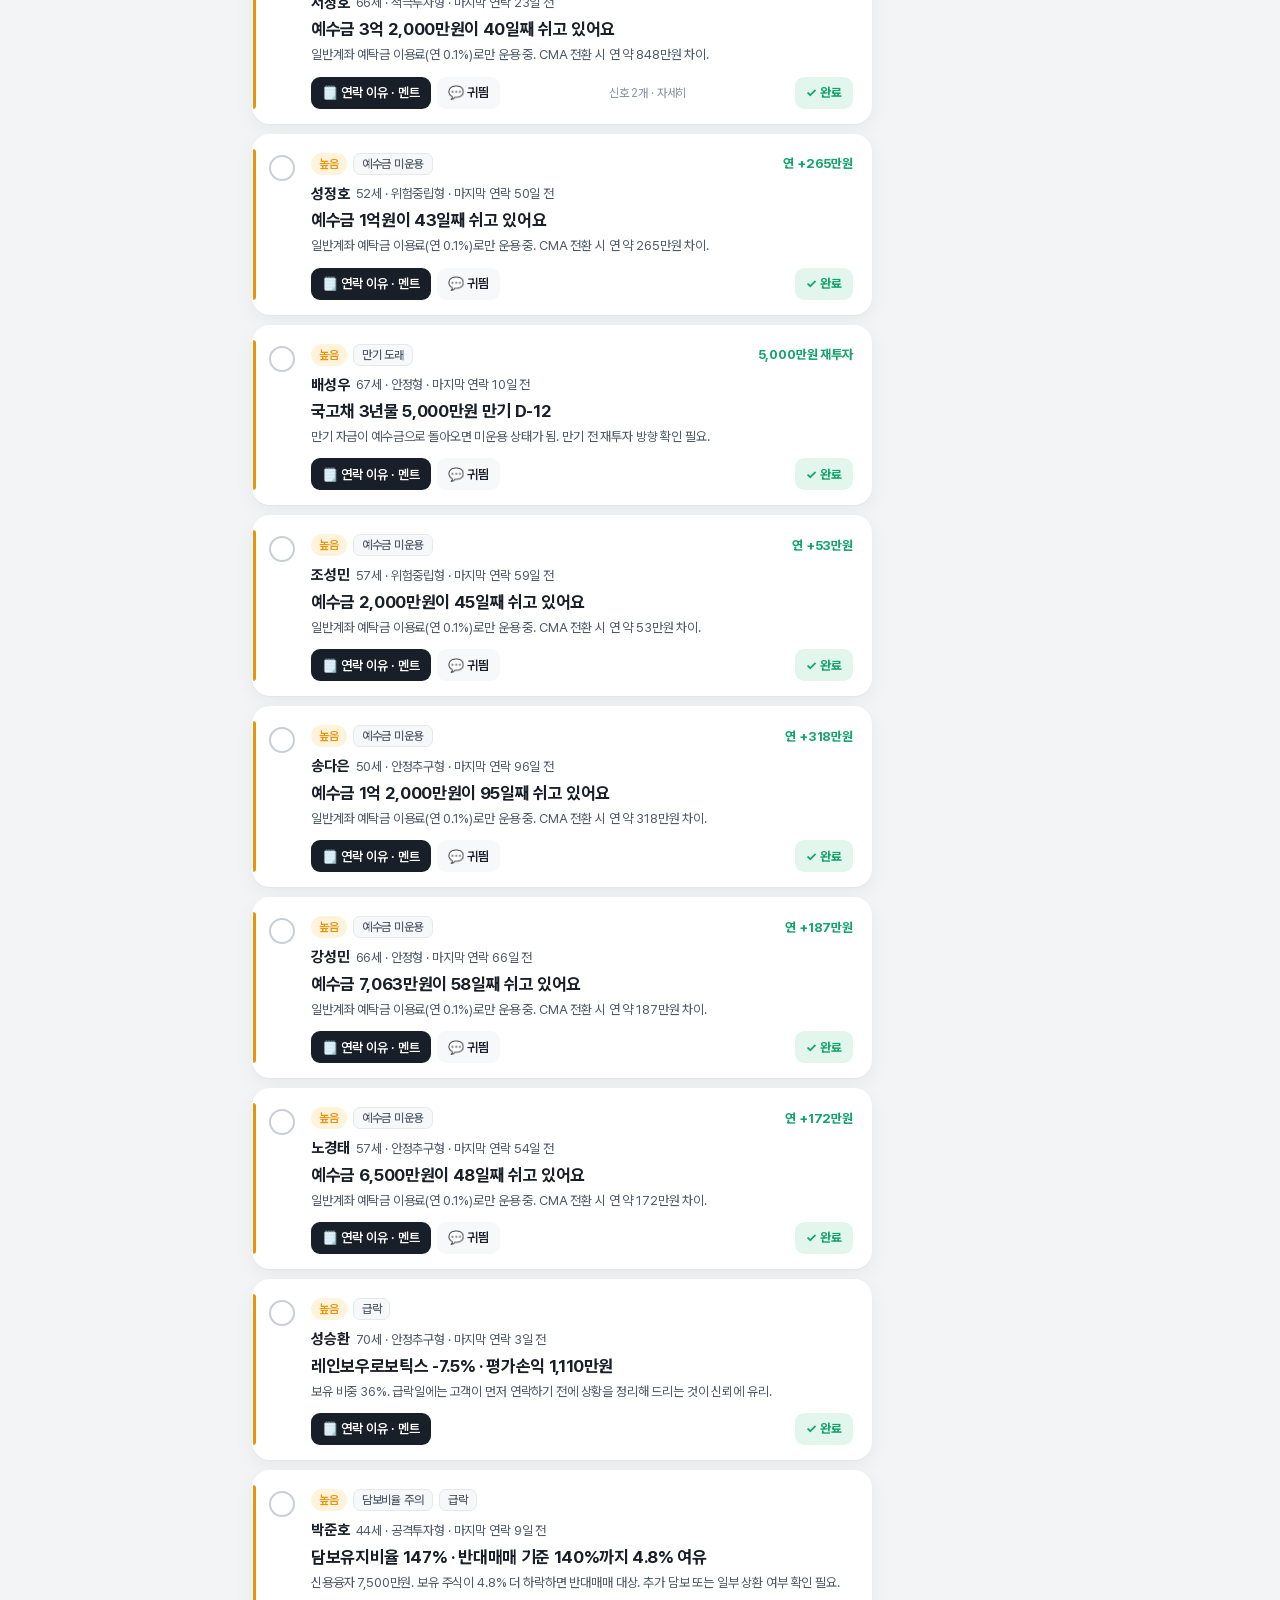
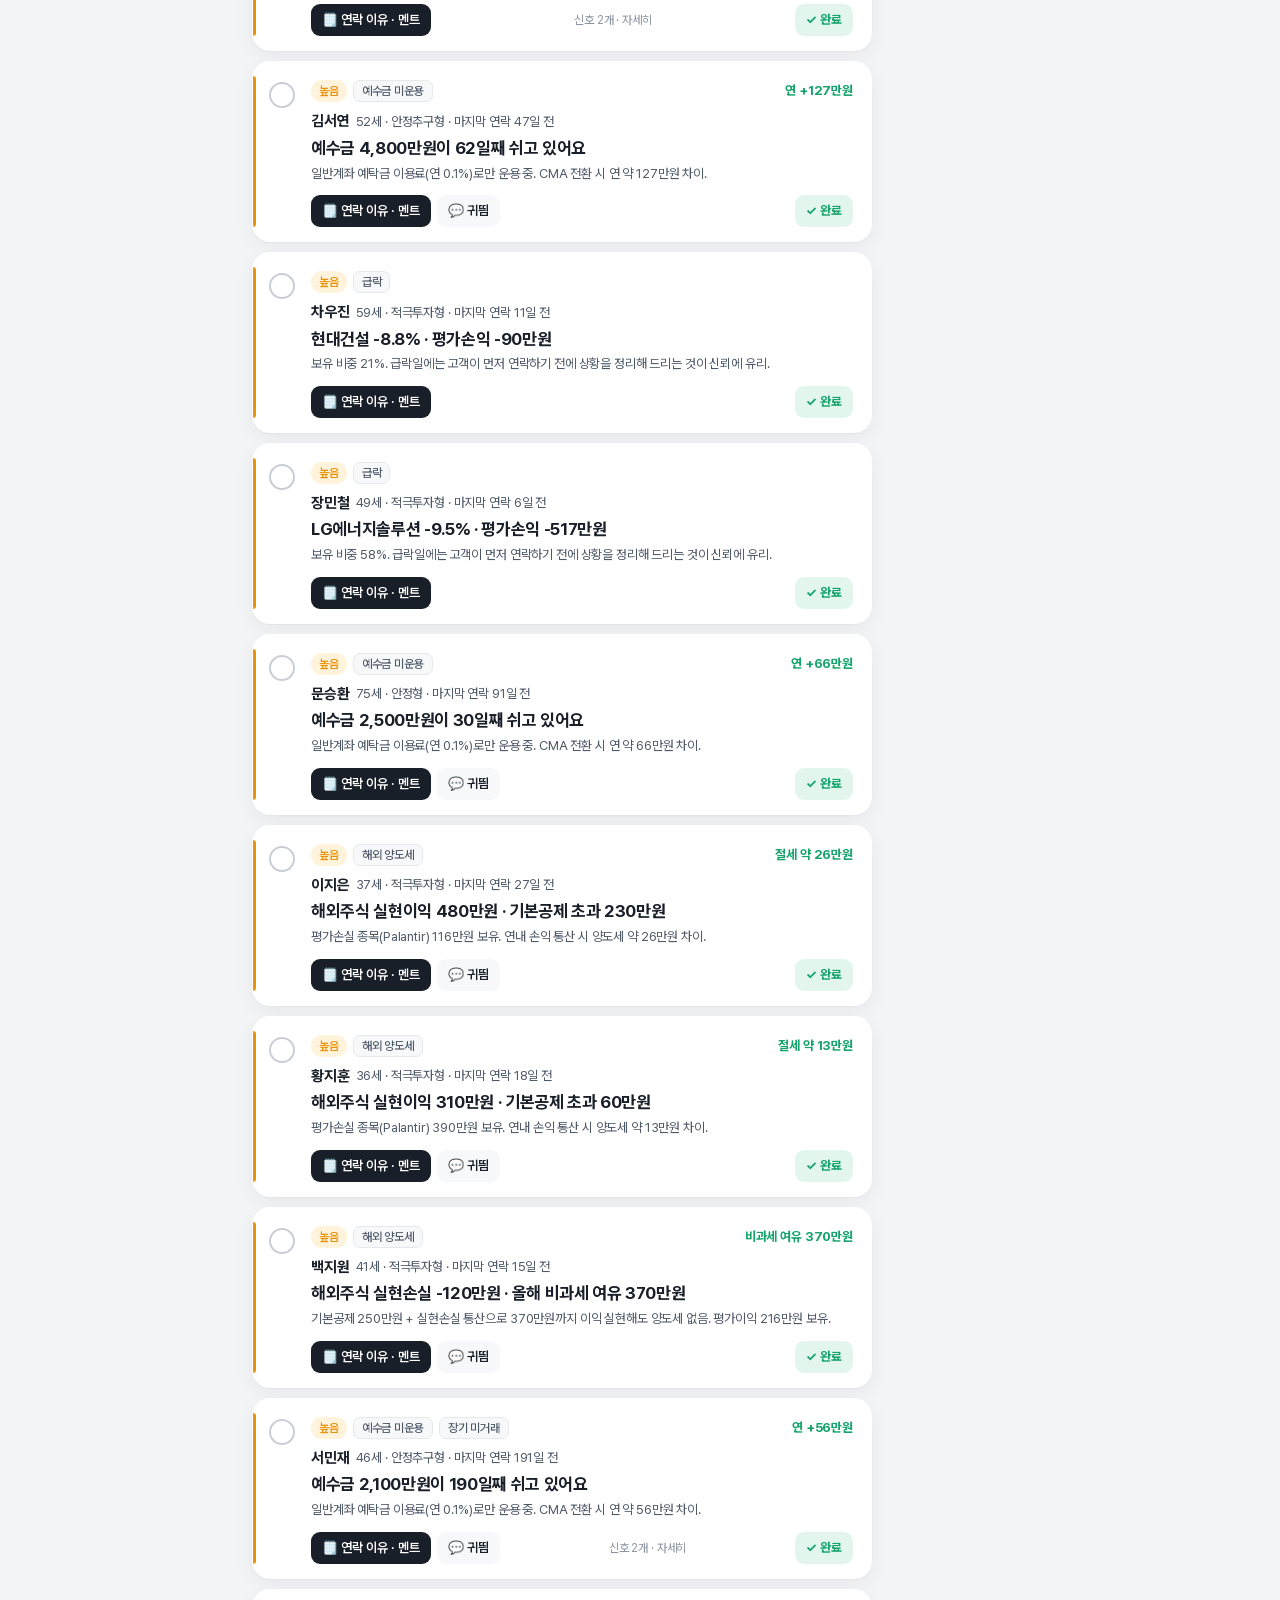
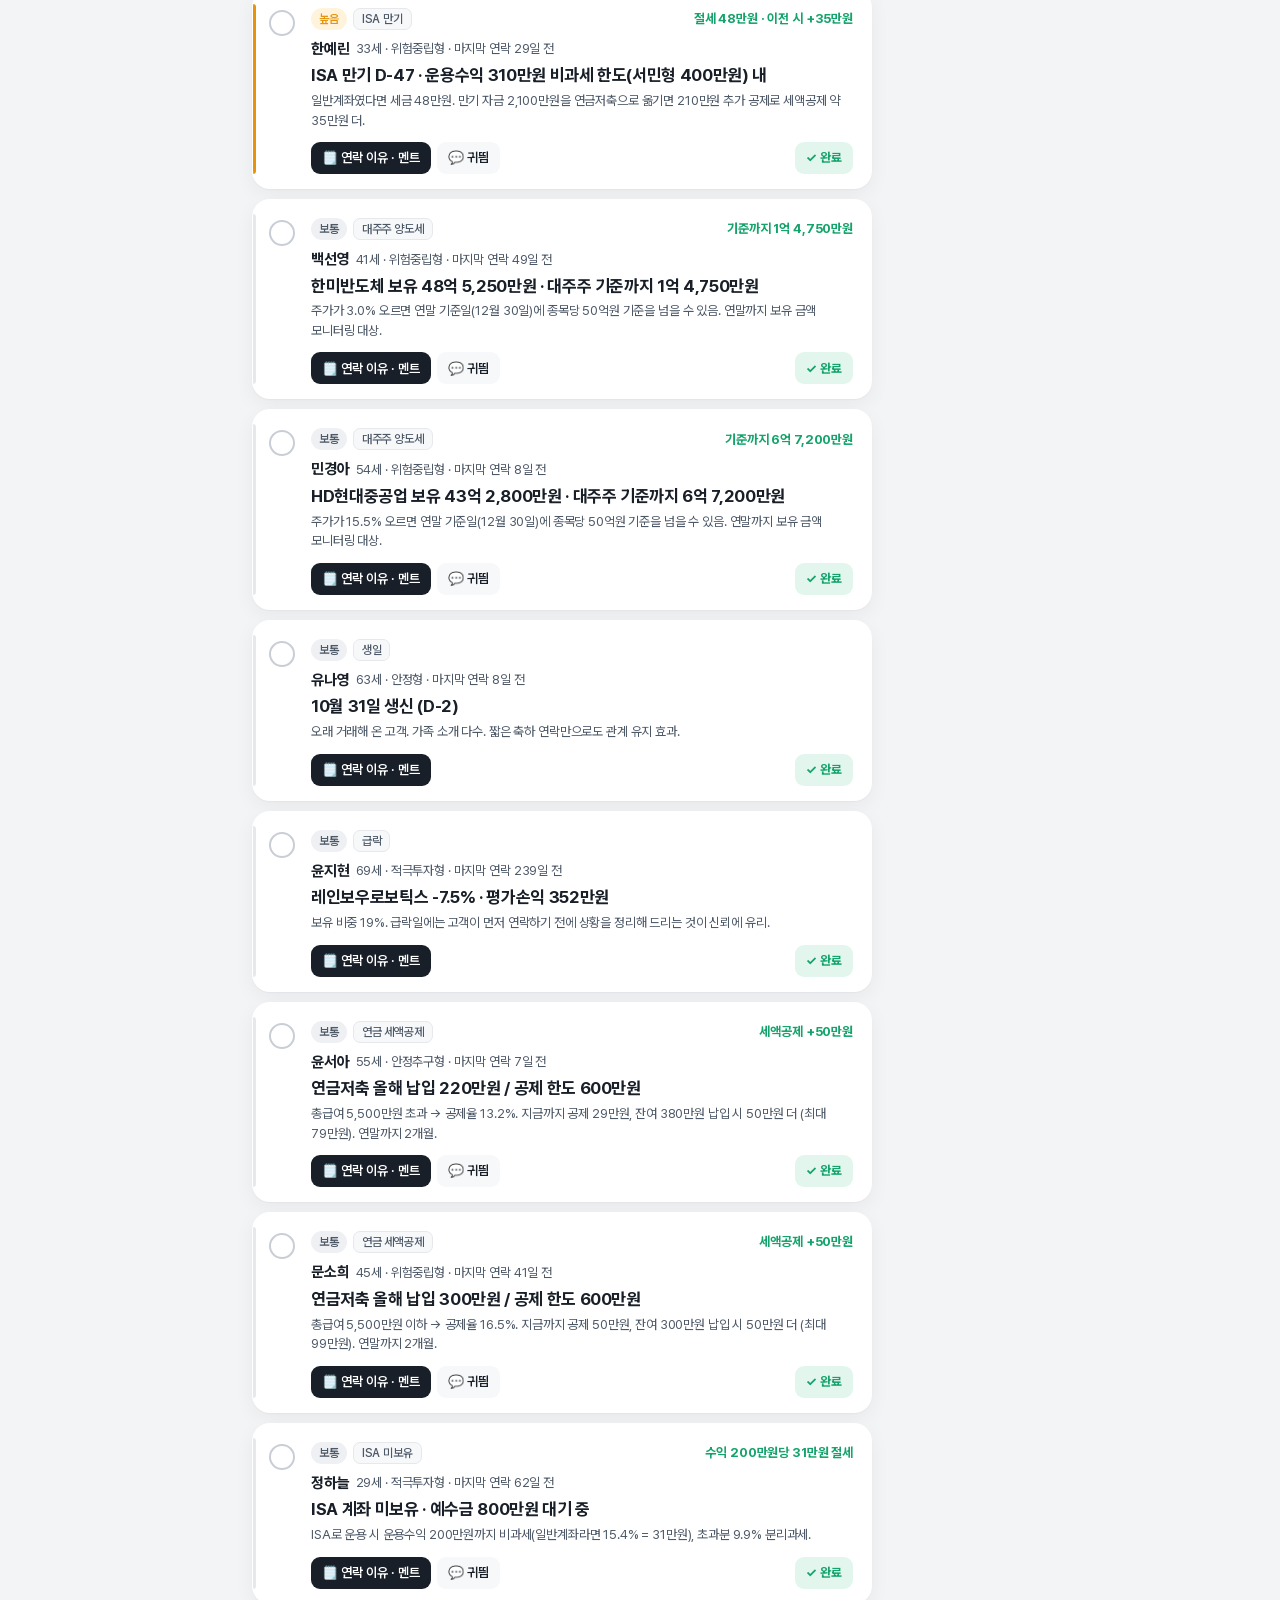
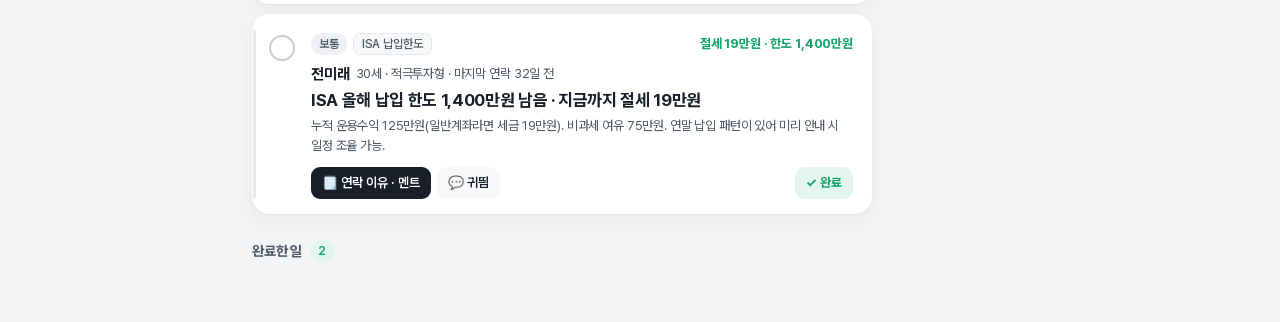
==== commit 9c5a3f9f: "오늘 할 일에 완료 버튼 추가, 직원 전용 상단 띠, 한 파일 버전은 워크스페이스부터 - 할 일 카드마다 '✓ 완료' 버튼 (왼쪽 동그라미와 같은 동작, 되돌리기 그대로) - 직원" ====
--- a/index.html
+++ b/index.html
@@ -19,9 +19,12 @@
 .logo-text { font-weight: 800; font-size: 18px; letter-spacing: -0.03em; line-height: 1.1; }
 .logo-text small { display: block; font-size: 11px; font-weight: 500; color: var(--fg3); letter-spacing: 0; }
 /* 직원 전용 표시: 고객이 보는 화면(귀띔·고객 폰)과 구분 */
-.staff-tag { display: inline-block; vertical-align: 3px; margin-left: 6px; padding: 2px 7px; border-radius: 6px; background: var(--fg); color: var(--surface); font-size: 10.5px; font-weight: 700; letter-spacing: 0; }
-.staff-badge { display: inline-flex; align-items: center; gap: 6px; height: 28px; padding: 0 10px; border-radius: 99px; background: var(--fg); color: var(--surface); font-size: 12px; font-weight: 700; white-space: nowrap; }
-.staff-badge svg { flex: none; }
+.staff-tag { display: inline-block; vertical-align: 2px; margin-left: 6px; padding: 3px 8px; border-radius: 7px; background: var(--fg); color: var(--surface); font-size: 12px; font-weight: 800; letter-spacing: 0; }
+/* 상단 띠: 스크롤해도 상단 바와 함께 고정 */
+.staff-band { flex: 0 0 calc(100% + 56px); margin: -14px -28px 2px; display: flex; align-items: center; gap: 10px; min-height: 40px; padding: 8px 28px; background: var(--fg); color: var(--surface); font-size: 14px; font-weight: 800; letter-spacing: -.01em; }
+.staff-band svg { flex: none; }
+.staff-band span { font-size: 12.5px; font-weight: 500; opacity: .72; }
+@media (max-width: 760px) { .staff-band { flex-basis: calc(100% + 32px); margin: -12px -16px 2px; padding: 8px 16px; flex-wrap: wrap; row-gap: 2px; } }
 /* 시연 모드(고객 폰 패널 380px)로 본문이 좁아지면: 날짜 숨김 + 상단 바 줄바꿈 허용 */
 .topbar { flex-wrap: wrap; row-gap: 8px; }
 .topbar .search { flex: 0 1 220px; min-width: 150px; }
@@ -120,6 +123,10 @@
 .task-talk .cp:hover { background: var(--surface); color: var(--fg); }
 @media (max-width: 640px) { .task-talk .tk-row { grid-template-columns: 1fr auto; } .task-talk .tk-l { grid-column: 1 / -1; } }
 .task-more { font-size: 12px; color: var(--fg3); margin-left: auto; align-self: center; }
+/* 완료 버튼: 왼쪽 동그라미와 같은 동작. 라벨이 있어 처음 보는 사람도 찾기 쉽게 */
+.btn.sm.done-btn { margin-left: auto; background: var(--green-tint); color: var(--green); font-weight: 700; }
+.btn.sm.done-btn:hover { background: var(--green); color: #fff; }
+.task-more ~ .done-btn { margin-left: 4px; }
 
 .done-box { margin-top: 26px; }
 .done-box summary { cursor: pointer; font-weight: 700; color: var(--fg2); font-size: 14px; list-style: none; display: flex; align-items: center; gap: 8px; }
@@ -558,11 +565,11 @@
 
   <div class="main">
     <header class="topbar">
+      <div class="staff-band" role="note"><svg width="16" height="16" viewBox="0 0 24 24" fill="none" stroke="currentColor" stroke-width="2.6" stroke-linecap="round" stroke-linejoin="round" aria-hidden="true"><rect x="4" y="11" width="16" height="10" rx="2"/><path d="M8 11V7a4 4 0 0 1 8 0v4"/></svg>직원 전용 · PB 업무 화면<span>고객에게는 보이지 않아요. 고객은 귀띔 메시지와 고객 폰 화면만 받아요.</span></div>
       <h2 id="view-title">오늘 할 일</h2>
       <span class="date" id="today-label"></span>
       <span class="spacer"></span>
       <label class="search"><span>⌕</span><input id="q" type="search" placeholder="고객 이름 검색" autocomplete="off"></label>
-      <span class="staff-badge" title="이 화면은 PB(직원)만 사용합니다. 고객에게는 귀띔과 고객 폰 화면만 보입니다."><svg width="12" height="12" viewBox="0 0 24 24" fill="none" stroke="currentColor" stroke-width="2.6" stroke-linecap="round" stroke-linejoin="round" aria-hidden="true"><rect x="4" y="11" width="16" height="10" rx="2"/><path d="M8 11V7a4 4 0 0 1 8 0v4"/></svg>직원 전용 · PB가 보는 화면</span>
       <span class="demo-badge">시연용 가상 화면 · 가상 고객</span>
     </header>
 
@@ -767,6 +774,7 @@
       el.classList.toggle('selected', state.selected === id);
       el.onclick = () => openDrawer(id);
       $('.check', el).onclick = (e) => { e.stopPropagation(); complete(id, el); };
+      $('[data-act="done"]', el).onclick = (e) => { e.stopPropagation(); complete(id, el); };
       $('.task-name b', el).onclick = (e) => { e.stopPropagation(); openDetail(id); };
       $('.task-name b', el).style.cursor = 'pointer';
       $('[data-act="script"]', el).onclick = (e) => { e.stopPropagation(); state.talk.has(id) ? state.talk.delete(id) : state.talk.add(id); renderTodo(); };
@@ -785,7 +793,7 @@
   function taskHTML(t) {
     const c = t.customer;
     return `<article class="task pri-${t.pri}" data-id="${t.id}">
-      <button class="check" aria-label="완료 처리">${CHECK_SVG}</button>
+      <button class="check" aria-label="완료 처리" title="완료 처리">${CHECK_SVG}</button>
       <div class="task-main">
         <div class="task-top"><span class="pill pri-${t.pri}">${PRI[t.pri]}</span>${[...new Set(t.signals.map(s => s.label))].map(l => `<span class="chip">${esc(l)}</span>`).join('')}${t.benefit ? `<span class="task-benefit">${esc(t.benefit)}</span>` : ''}</div>
         <div class="task-name"><b>${esc(c.name)}</b><span>${c.age}세 · ${c.risk} · 마지막 연락 ${sinceLabel(c.last)}</span></div>
@@ -795,6 +803,7 @@
           <button class="btn sm ${state.talk.has(t.id) ? '' : 'dark'}" data-act="script">${state.talk.has(t.id) ? '멘트 접기' : '🗒️ 연락 이유 · 멘트'}</button>
           ${t.signals.some(s => s.template) ? `<button class="btn sm" data-act="send">💬 귀띔</button>` : ''}
           ${t.signals.length > 1 ? `<span class="task-more">신호 ${t.signals.length}개 · 자세히</span>` : ''}
+          <button class="btn sm done-btn" data-act="done">✓ 완료</button>
         </div>
         ${state.talk.has(t.id) ? talkHTML(t) : ''}
       </div></article>`;
